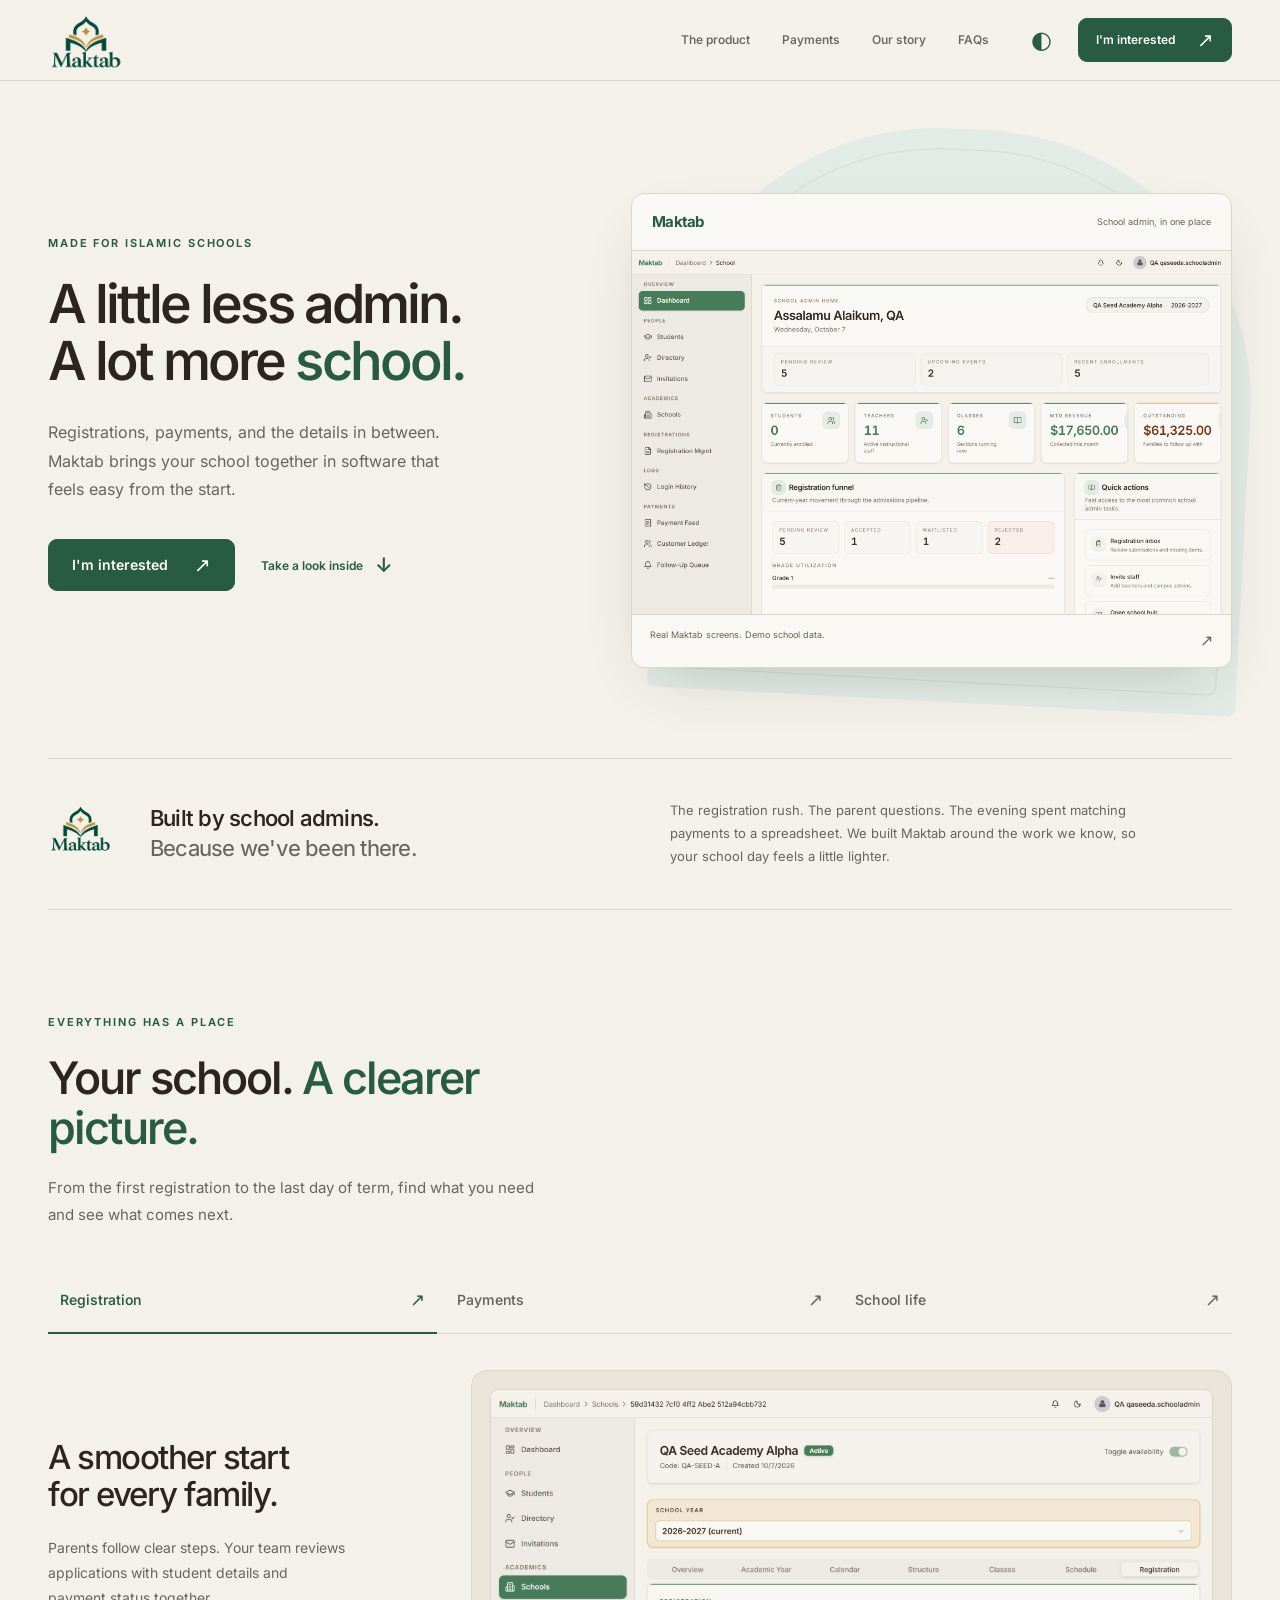
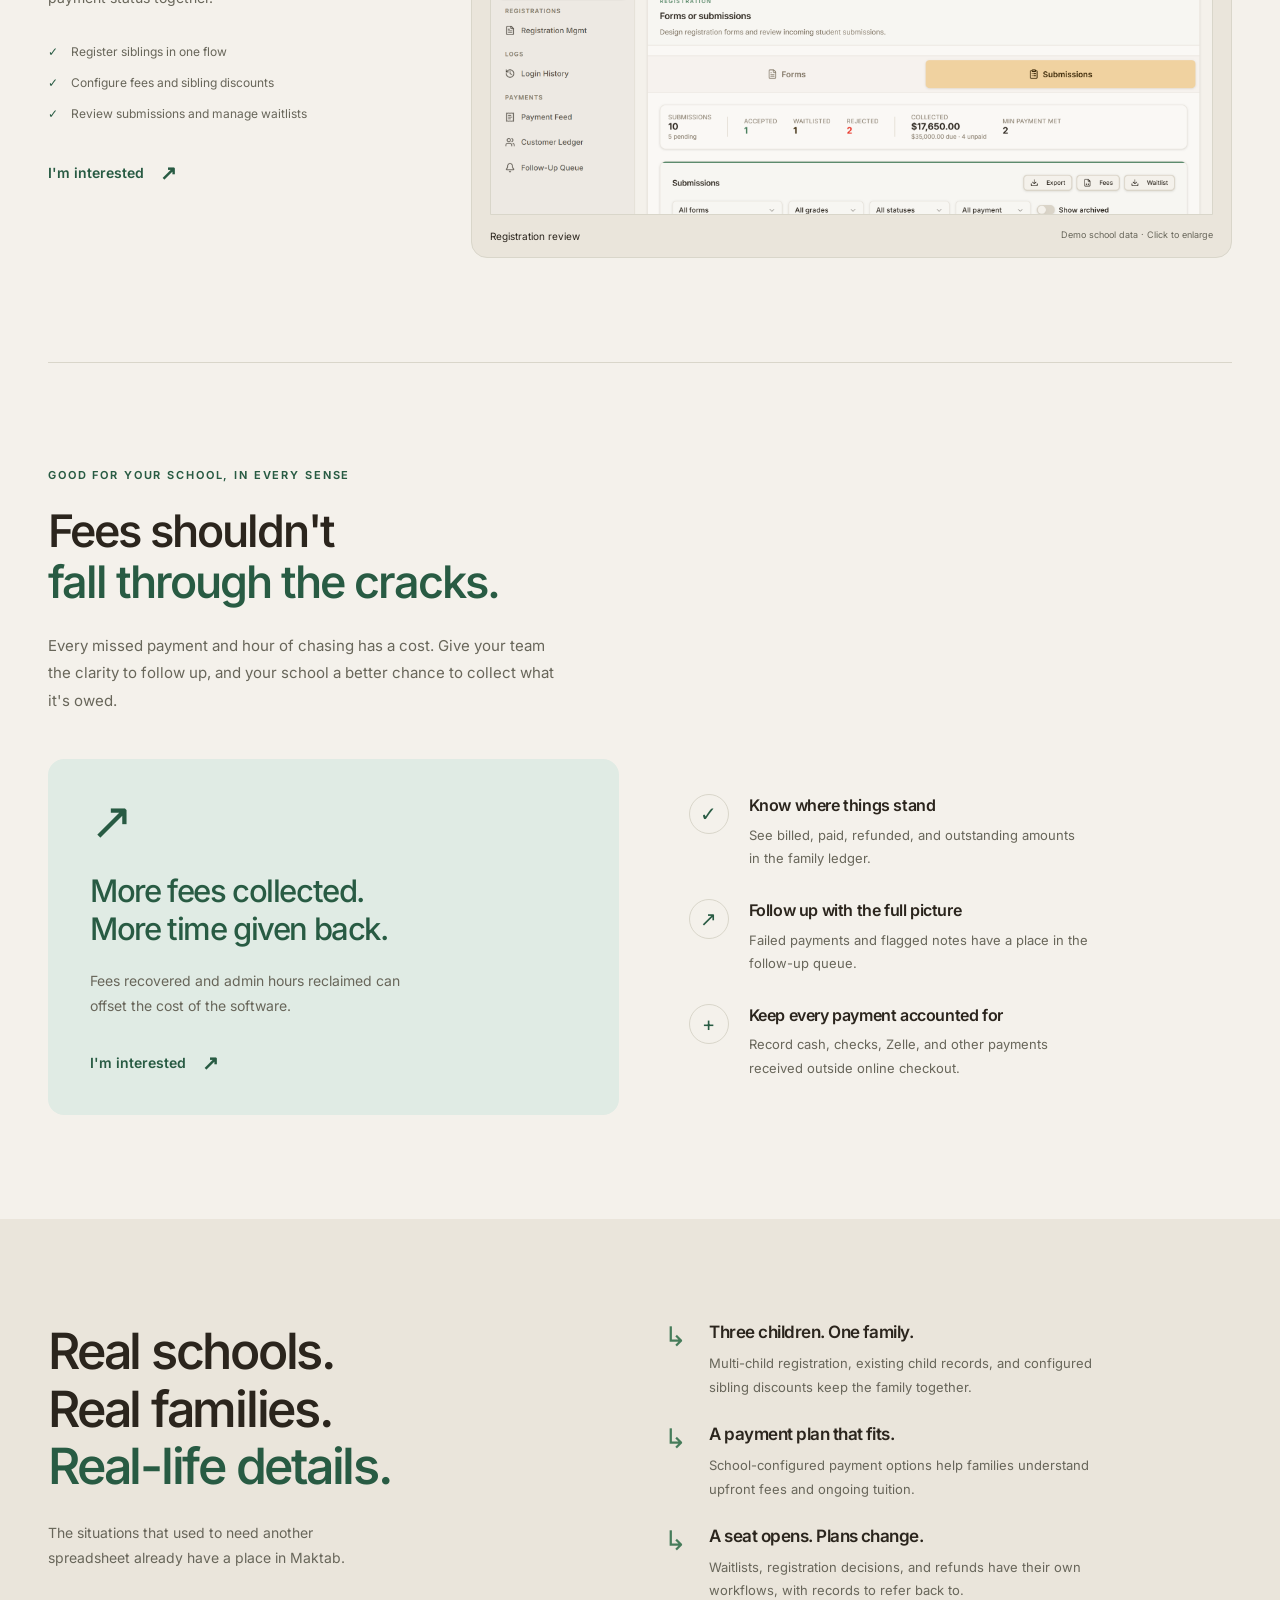
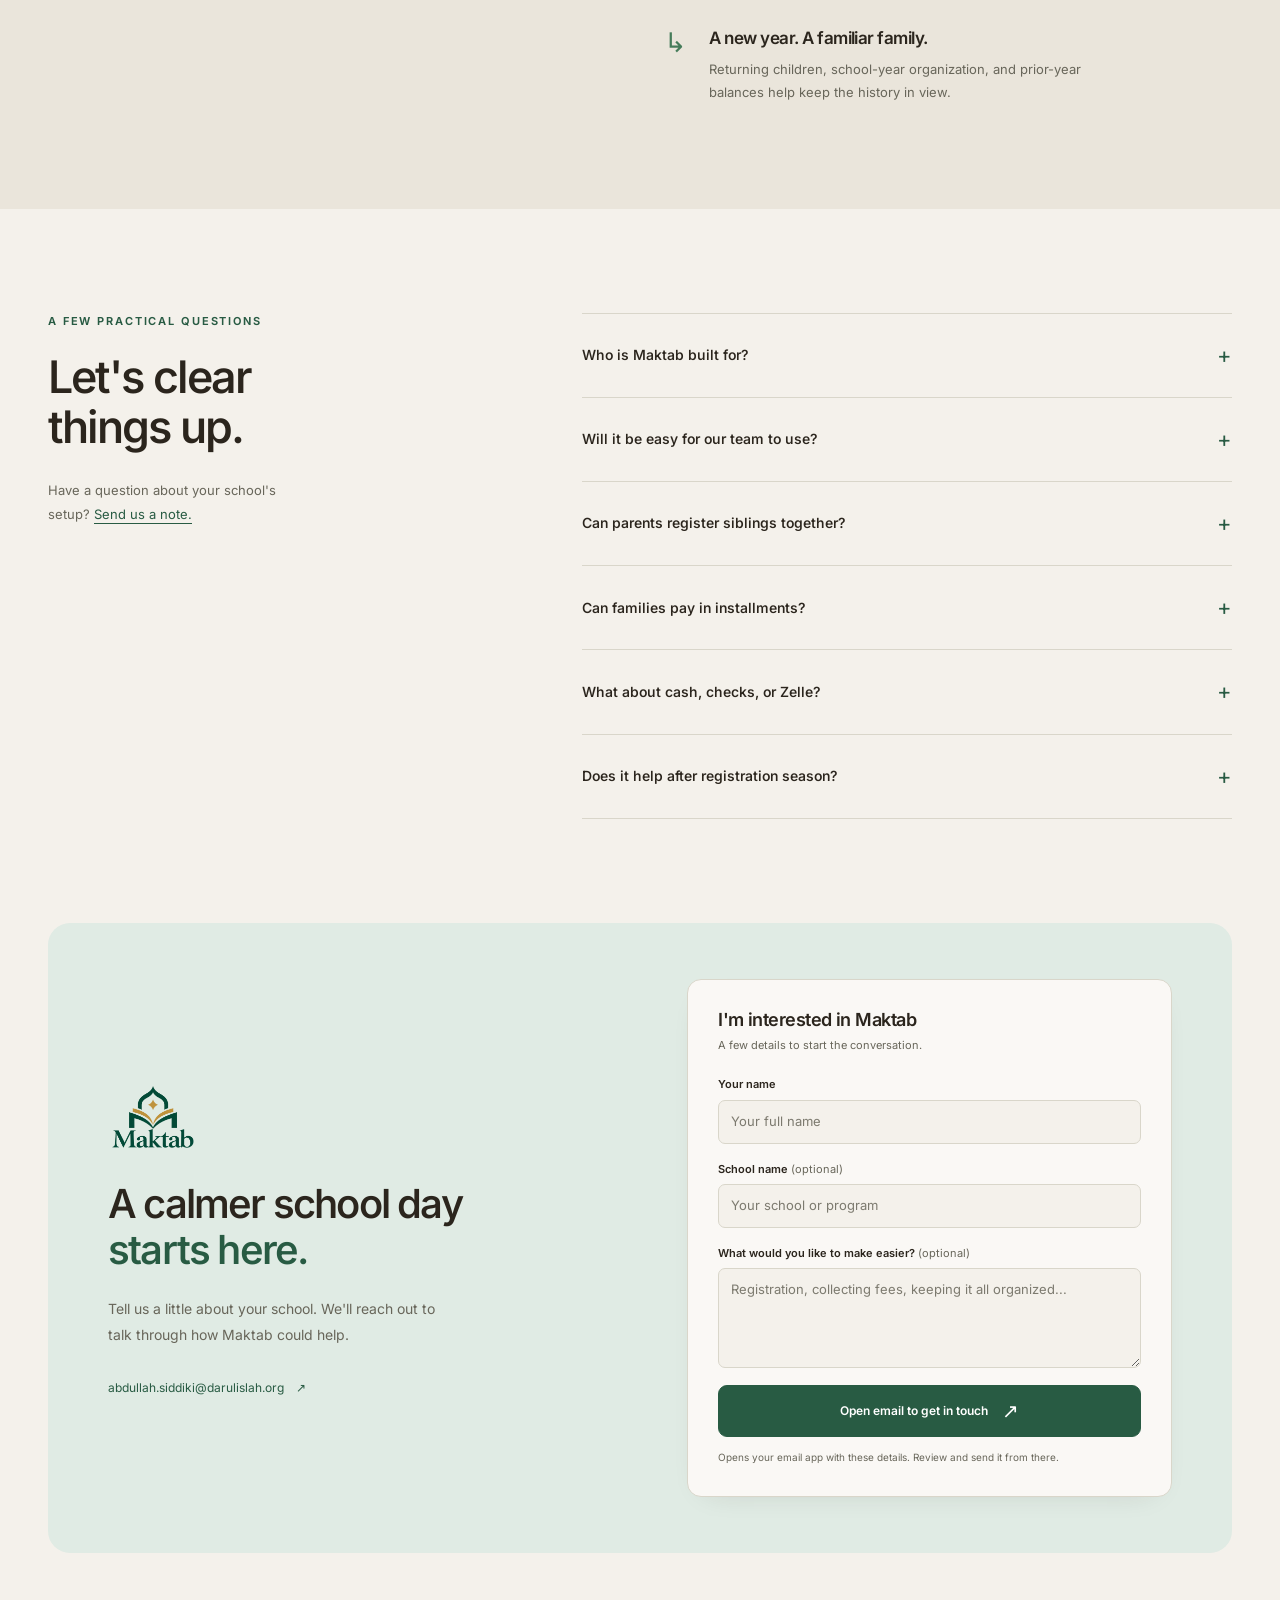
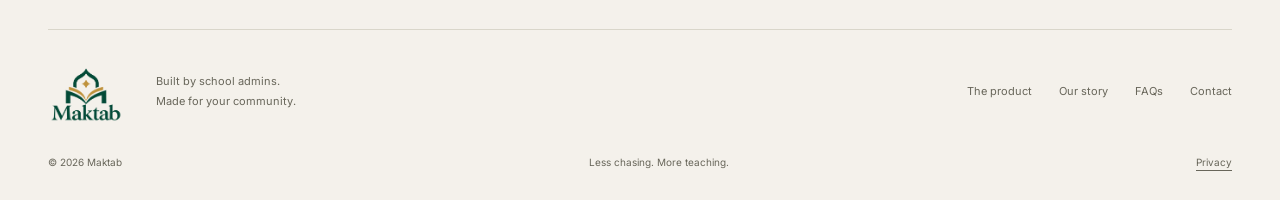
==== public/index.html @ 501dcd52 "Build standalone Maktab marketing website" ====
<!doctype html>
<html lang="en">
<head>
  <meta charset="utf-8">
  <meta name="viewport" content="width=device-width,initial-scale=1">
  <meta name="theme-color" content="#f4f1eb">
  <title>Maktab | A little less admin. A lot more school.</title>
  <meta name="description" content="Easy-to-use Islamic school software, built by school admins. Bring registrations, tuition, family records, and everyday school work together with Maktab.">
  <meta property="og:title" content="Maktab | A little less admin. A lot more school.">
  <meta property="og:description" content="Registration, payments, and the details in between. Islamic school software built by school admins, for school admins.">
  <meta property="og:type" content="website">
  <meta property="og:image" content="/assets/social.png">
  <meta name="twitter:card" content="summary_large_image">
  <link rel="icon" type="image/png" href="/assets/maktab-logo.png">
  <link rel="preload" href="/assets/inter-latin.woff2" as="font" type="font/woff2" crossorigin>
  <link rel="stylesheet" href="/styles.css">
  <script src="/site.js" defer></script>
</head>
<body>
<a class="skip-link" href="#main">Skip to content</a>
<header class="site-header">
  <div class="nav-wrap container">
    <a class="brand" href="#home" aria-label="Maktab home"><img src="/assets/maktab-logo.png" width="90" height="74" alt="Maktab"></a>
    <nav id="main-nav" aria-label="Main navigation">
      <a href="#how-it-works">The product</a><a href="#payments">Payments</a><a href="#our-story">Our story</a><a href="#faq">FAQs</a>
    </nav>
    <div class="nav-actions"><button class="theme-toggle" type="button" aria-label="Switch color theme" title="Switch color theme"><span aria-hidden="true">◐</span></button><a class="button button-small" href="#contact">I'm interested <span aria-hidden="true">↗</span></a><button class="menu-toggle" aria-controls="main-nav" aria-expanded="false" aria-label="Open navigation"><span></span><span></span></button></div>
  </div>
</header>
<main id="main">
  <section class="hero container" id="home" aria-labelledby="hero-heading">
    <div class="hero-copy">
      <p class="eyebrow">Made for Islamic schools</p>
      <h1 id="hero-heading">A little less admin.<br>A lot more <span>school.</span></h1>
      <p class="hero-description">Registrations, payments, and the details in between. Maktab brings your school together in software that feels easy from the start.</p>
      <div class="hero-actions"><a class="button" href="#contact">I'm interested <span aria-hidden="true">↗</span></a><a class="text-link" href="#how-it-works">Take a look inside <span aria-hidden="true">↓</span></a></div>
    </div>
    <div class="hero-visual">
      <div class="hero-arch" aria-hidden="true"></div>
      <figure class="hero-product">
        <div class="image-heading"><span class="image-brand">Maktab</span><span>School admin, in one place</span></div>
        <button class="image-zoom hero-screen" data-image="/assets/dashboard.png" data-caption="Maktab's school administrator dashboard. Synthetic demo school data." aria-label="Enlarge school administrator dashboard"><img src="/assets/dashboard.png" alt="The Maktab school dashboard with registration review, payment balances, and quick actions" width="2160" height="1560" fetchpriority="high"></button>
        <figcaption>Real Maktab screens. Demo school data.<span aria-hidden="true">↗</span></figcaption>
      </figure>
    </div>
  </section>

  <section class="origin container" id="our-story" aria-labelledby="origin-heading">
    <div class="origin-mark" aria-hidden="true"><img src="/assets/maktab-logo.png" alt="" width="120" height="100" loading="lazy"></div>
    <h2 id="origin-heading">Built by school admins.<br><span>Because we've been there.</span></h2>
    <p>The registration rush. The parent questions. The evening spent matching payments to a spreadsheet. We built Maktab around the work we know, so your school day feels a little lighter.</p>
  </section>

  <section class="product-section section-space" id="how-it-works" aria-labelledby="product-heading">
    <div class="container">
      <div class="section-intro"><p class="eyebrow">Everything has a place</p><h2 id="product-heading">Your school. <span>A clearer picture.</span></h2><p>From the first registration to the last day of term, find what you need and see what comes next.</p></div>
      <div class="product-tabs" role="tablist" aria-label="Explore Maktab">
        <button id="tab-registration" role="tab" aria-selected="true" aria-controls="panel-registration" data-tab="registration">Registration <span aria-hidden="true">↗</span></button>
        <button id="tab-payments" role="tab" aria-selected="false" aria-controls="panel-payments" tabindex="-1" data-tab="payments">Payments <span aria-hidden="true">↗</span></button>
        <button id="tab-school" role="tab" aria-selected="false" aria-controls="panel-school" tabindex="-1" data-tab="school">School life <span aria-hidden="true">↗</span></button>
      </div>
      <div class="product-panel" id="panel-registration" role="tabpanel" aria-labelledby="tab-registration">
        <div class="product-copy"><h3>A smoother start<br>for every family.</h3><p>Parents follow clear steps. Your team reviews applications with student details and payment status together.</p><ul class="check-list"><li>Register siblings in one flow</li><li>Configure fees and sibling discounts</li><li>Review submissions and manage waitlists</li></ul><a class="text-link" href="#contact">I'm interested <span aria-hidden="true">↗</span></a></div>
        <figure class="product-shot"><button class="image-zoom" data-image="/assets/registrations.png" data-caption="Registration submissions with admission and payment status. Synthetic demo school data." aria-label="Enlarge registration screenshot"><img src="/assets/registrations.png" alt="Maktab registration submissions and payment statuses" width="2160" height="1560" loading="lazy"></button><figcaption>Registration review <span>Demo school data · Click to enlarge</span></figcaption></figure>
      </div>
      <div class="product-panel" id="panel-payments" role="tabpanel" aria-labelledby="tab-payments" hidden>
        <div class="product-copy"><h3>Less searching.<br>More certainty.</h3><p>See payment activity, outstanding balances, and the family behind each transaction, without reconciling separate lists.</p><ul class="check-list"><li>Full payments and configured tuition plans</li><li>Online and manually recorded payments</li><li>Search, filter, and export payment activity</li></ul><a class="text-link" href="#payments">Explore the payment workflow <span aria-hidden="true">↓</span></a></div>
        <figure class="product-shot"><button class="image-zoom" data-image="/assets/payments.png" data-caption="Maktab payment feed, filters, and transaction history. Synthetic demo school data." aria-label="Enlarge payments screenshot"><img src="/assets/payments.png" alt="Maktab payment feed with transactions, balances, and filters" width="2160" height="1560" loading="lazy"></button><figcaption>Payment activity <span>Demo school data · Click to enlarge</span></figcaption></figure>
      </div>
      <div class="product-panel" id="panel-school" role="tabpanel" aria-labelledby="tab-school" hidden>
        <div class="product-copy"><h3>Ready for the<br>rest of the year.</h3><p>Registration is the beginning. Keep your student records, classes, and everyday school work connected as the year unfolds.</p><ul class="check-list"><li>Classes, schedules, and attendance</li><li>Gradebooks and report cards</li><li>Dedicated admin, teacher, and parent views</li></ul><a class="text-link" href="#contact">I'm interested <span aria-hidden="true">↗</span></a></div>
        <figure class="product-shot"><button class="image-zoom" data-image="/assets/classes.png" data-caption="School classes organized within Maktab's school hub. Synthetic demo school data." aria-label="Enlarge school classes screenshot"><img src="/assets/classes.png" alt="Classes organized by grade in the Maktab school hub" width="2160" height="1560" loading="lazy"></button><figcaption>Everyday school management <span>Demo school data · Click to enlarge</span></figcaption></figure>
      </div>
    </div>
  </section>

  <section class="payments-section section-space container" id="payments" aria-labelledby="payments-heading">
    <div class="payments-heading"><p class="eyebrow">Good for your school, in every sense</p><h2 id="payments-heading">Fees shouldn't<br><span>fall through the cracks.</span></h2><p>Every missed payment and hour of chasing has a cost. Give your team the clarity to follow up, and your school a better chance to collect what it's owed.</p></div>
    <div class="value-grid">
      <article class="value-primary"><div class="value-symbol" aria-hidden="true">↗</div><h3>More fees collected.<br>More time given back.</h3><p>Fees recovered and admin hours reclaimed can offset the cost of the software.</p><a class="text-link" href="#contact">I'm interested <span aria-hidden="true">↗</span></a></article>
      <div class="value-details"><article><span class="detail-icon" aria-hidden="true">✓</span><div><h3>Know where things stand</h3><p>See billed, paid, refunded, and outstanding amounts in the family ledger.</p></div></article><article><span class="detail-icon" aria-hidden="true">↗</span><div><h3>Follow up with the full picture</h3><p>Failed payments and flagged notes have a place in the follow-up queue.</p></div></article><article><span class="detail-icon" aria-hidden="true">+</span><div><h3>Keep every payment accounted for</h3><p>Record cash, checks, Zelle, and other payments received outside online checkout.</p></div></article></div>
    </div>
  </section>

  <section class="details-section section-space" aria-labelledby="details-heading"><div class="container details-layout">
    <div class="details-heading"><h2 id="details-heading">Real schools.<br>Real families.<br><span>Real-life details.</span></h2><p>The situations that used to need another spreadsheet already have a place in Maktab.</p></div>
    <div class="detail-rows"><article><span aria-hidden="true">↳</span><div><h3>Three children. One family.</h3><p>Multi-child registration, existing child records, and configured sibling discounts keep the family together.</p></div></article><article><span aria-hidden="true">↳</span><div><h3>A payment plan that fits.</h3><p>School-configured payment options help families understand upfront fees and ongoing tuition.</p></div></article><article><span aria-hidden="true">↳</span><div><h3>A seat opens. Plans change.</h3><p>Waitlists, registration decisions, and refunds have their own workflows, with records to refer back to.</p></div></article><article><span aria-hidden="true">↳</span><div><h3>A new year. A familiar family.</h3><p>Returning children, school-year organization, and prior-year balances help keep the history in view.</p></div></article></div>
  </div></section>

  <section class="faq-section section-space container" id="faq" aria-labelledby="faq-heading">
    <div class="faq-intro"><p class="eyebrow">A few practical questions</p><h2 id="faq-heading">Let's clear<br>things up.</h2><p>Have a question about your school's setup? <a href="mailto:abdullah.siddiki@darulislah.org">Send us a note.</a></p></div>
    <div class="faq-list">
      <details><summary>Who is Maktab built for?<span aria-hidden="true">+</span></summary><p>Maktab is built for Islamic school administrators and the teams who support them, including weekend and supplementary schools. Tell us about your program and we'll talk through how it fits.</p></details>
      <details><summary>Will it be easy for our team to use?<span aria-hidden="true">+</span></summary><p>We designed Maktab around the tasks school admins do every day: reviewing registrations, finding family records, and checking payments. Clear steps, visible statuses, and focused pages help staff find what they need.</p></details>
      <details><summary>Can parents register siblings together?<span aria-hidden="true">+</span></summary><p>Yes. Parents can register multiple children in the same flow. Your school can configure sibling discounts, and families can review the fee breakdown before submitting.</p></details>
      <details><summary>Can families pay in installments?<span aria-hidden="true">+</span></summary><p>Maktab supports school-configured tuition plans alongside other payment options. Available choices depend on the registration form and fee settings. Parents can view their plan and payment history.</p></details>
      <details><summary>What about cash, checks, or Zelle?<span aria-hidden="true">+</span></summary><p>Your staff can record payments received outside the online checkout against the family record. This is manual recording, rather than an automatic Zelle or bank integration.</p></details>
      <details><summary>Does it help after registration season?<span aria-hidden="true">+</span></summary><p>Yes. Maktab also brings together student records, classes, schedules, attendance, gradebooks, and report cards, with views for administrators, teachers, and parents.</p></details>
    </div>
  </section>

  <section class="contact-section container" id="contact" aria-labelledby="contact-heading">
    <div class="contact-inner"><div class="contact-copy"><img class="contact-logo" src="/assets/maktab-logo.png" alt="" width="120" height="100" loading="lazy"><h2 id="contact-heading">A calmer school day<br><span>starts here.</span></h2><p>Tell us a little about your school. We'll reach out to talk through how Maktab could help.</p><a class="contact-address" href="mailto:abdullah.siddiki@darulislah.org">abdullah.siddiki@darulislah.org <span aria-hidden="true">↗</span></a></div>
    <form id="interest-form" class="interest-form"><div class="form-heading"><h3>I'm interested in Maktab</h3><p>A few details to start the conversation.</p></div><label for="name">Your name</label><input id="name" name="name" autocomplete="name" maxlength="100" required placeholder="Your full name"><label for="school">School name <span>(optional)</span></label><input id="school" name="school" autocomplete="organization" maxlength="160" placeholder="Your school or program"><label for="message">What would you like to make easier? <span>(optional)</span></label><textarea id="message" name="message" rows="3" maxlength="1500" placeholder="Registration, collecting fees, keeping it all organized..."></textarea><button class="button" type="submit">Open email to get in touch <span aria-hidden="true">↗</span></button><p class="form-note">Opens your email app with these details. Review and send it from there.</p><p id="form-status" class="form-status" role="status"></p><noscript><p>Email us directly at <a href="mailto:abdullah.siddiki@darulislah.org">abdullah.siddiki@darulislah.org</a>.</p></noscript></form></div>
  </section>
</main>
<footer class="container site-footer"><div class="footer-top"><a class="brand" href="#home" aria-label="Maktab home"><img src="/assets/maktab-logo.png" width="90" height="74" alt="Maktab"></a><p>Built by school admins.<br>Made for your community.</p><nav aria-label="Footer navigation"><a href="#how-it-works">The product</a><a href="#our-story">Our story</a><a href="#faq">FAQs</a><a href="mailto:abdullah.siddiki@darulislah.org">Contact</a></nav></div><div class="footer-bottom"><p>© <span id="year">2026</span> Maktab</p><p>Less chasing. More teaching.</p><button class="privacy-link" data-open-privacy type="button">Privacy</button></div></footer>

<dialog id="image-dialog" class="image-dialog" aria-label="Product screenshot"><button class="dialog-close" type="button" aria-label="Close screenshot">×</button><img id="dialog-image" src="/assets/dashboard.png" alt=""><p id="dialog-caption"></p></dialog>
<dialog id="privacy-dialog" class="privacy-dialog" aria-labelledby="privacy-heading"><button class="dialog-close" type="button" aria-label="Close privacy notice">×</button><h2 id="privacy-heading">A simple privacy note</h2><p>This landing page does not use analytics or advertising cookies. Your color-theme preference is stored in your browser.</p><p>The interest form prepares an email on your device. It does not send or store your form details on this website. Your email is sent only when you send it through your email provider. We use information you email us to respond to your inquiry.</p><p>Render hosts this website and may process technical request information to deliver it. For questions about your inquiry, contact <a href="mailto:abdullah.siddiki@darulislah.org">abdullah.siddiki@darulislah.org</a>.</p></dialog>
</body>
</html>
---- styles.css ----
@font-face{font-family:Inter;src:url('/assets/inter-latin.woff2') format('woff2');font-style:normal;font-weight:100 900;font-display:swap}
:root{color-scheme:light;--bg:#f4f1eb;--surface:#faf8f5;--ink:#2b251d;--muted:#68665a;--green:#285b43;--green-bright:#467c5a;--sage:#e0ebe4;--sand:#eae5db;--line:#d9d6ca;--gold:#c89836;--button-text:#fff;--shadow:0 24px 60px -24px #2b251d3b;--font:Inter,Arial,sans-serif}
*{box-sizing:border-box}html{scroll-behavior:smooth;scroll-padding-top:100px}body{margin:0;background:var(--bg);color:var(--ink);font-family:var(--font);font-size:16px;line-height:1.6;-webkit-font-smoothing:antialiased}button,input,textarea{font:inherit}button,a,input,textarea{-webkit-tap-highlight-color:transparent}button,a{touch-action:manipulation}button{cursor:pointer}a{color:inherit;text-decoration:none}button{color:inherit}img{display:block;max-width:100%;height:auto}h1,h2,h3,p,figure{margin:0}h1,h2,h3{line-height:1.12;letter-spacing:-.045em}h1,h2{font-weight:550}h2{font-size:clamp(32px,3.5vw,48px)}h3{font-weight:600}p{color:var(--muted)}button:focus-visible,a:focus-visible,summary:focus-visible{outline:3px solid var(--gold);outline-offset:5px}input:focus-visible,textarea:focus-visible{outline:2px solid var(--green-bright);outline-offset:2px}[hidden]{display:none!important}.container{width:min(1280px,calc(100% - 96px));margin-inline:auto}.section-space{padding-block:104px}.eyebrow{font-size:11px;text-transform:uppercase;letter-spacing:.17em;font-weight:650;color:var(--green);margin-bottom:22px}.button{display:inline-flex;align-items:center;justify-content:center;gap:26px;background:var(--green);color:var(--button-text);border:1px solid var(--green);border-radius:9px;padding:15px 23px;font-size:14px;font-weight:600;line-height:1.3;min-height:52px;white-space:nowrap;transition:background .2s,transform .2s}.button:hover{background:var(--green-bright);transform:translateY(-2px)}.button span{font-size:20px;font-weight:400;line-height:1}.button-small{min-height:44px;padding:11px 17px;font-size:12px;gap:22px}.text-link{font-size:14px;font-weight:600;display:inline-flex;align-items:center;gap:16px;color:var(--green)}.text-link:hover{text-decoration:underline;text-underline-offset:5px}.text-link span{font-size:20px}.skip-link{position:fixed;z-index:100;left:12px;top:-80px;background:var(--green);color:#fff;padding:10px 16px}.skip-link:focus{top:12px}.site-header{position:sticky;top:0;z-index:20;background:var(--bg);border-bottom:1px solid var(--line)}.nav-wrap{height:80px;display:flex;align-items:center;justify-content:space-between;gap:30px}.brand{flex:none;display:block}.brand img{width:76px;height:64px;object-fit:contain}.site-header nav{display:flex;align-items:center;gap:32px;margin-left:auto}.site-header nav a{font-size:12px;font-weight:550;color:var(--muted)}.site-header nav a:hover{color:var(--green)}.nav-actions{display:flex;align-items:center;gap:15px}.theme-toggle{background:none;border:0;font-size:24px;width:44px;height:44px;color:var(--green)}.menu-toggle{display:none}.hero{display:grid;grid-template-columns:1.05fr 1.2fr;gap:48px;align-items:center;min-height:660px;padding-block:78px 90px}.hero-copy{position:relative;z-index:1}.hero h1{font-size:clamp(43px,4.2vw,62px);line-height:1.07;letter-spacing:-.055em;white-space:nowrap}.hero h1 span{color:var(--green)}.hero-description{max-width:430px;font-size:16px;line-height:1.8;margin-top:28px}.hero-actions{display:flex;align-items:center;gap:26px;margin-top:35px}.hero-actions .text-link{font-size:12px;gap:12px}.hero-visual{position:relative;min-width:0;padding:34px 0 0 5px}.hero-arch{position:absolute;background:var(--sage);inset:-30px -18px -34px 35px;border-radius:47% 47% 8px 8px;transform:rotate(3deg);opacity:.85}.hero-arch:after{content:'';position:absolute;inset:20px;border:1px solid var(--green-bright);opacity:.15;border-radius:inherit}.hero-product{position:relative;background:var(--surface);border:1px solid var(--line);border-radius:13px;overflow:hidden;box-shadow:var(--shadow)}.image-heading{display:flex;align-items:center;justify-content:space-between;padding:16px 20px;border-bottom:1px solid var(--line);font-size:9px;color:var(--muted)}.image-brand{font-size:15px;font-weight:700;color:var(--green);letter-spacing:-.05em}.image-zoom{background:transparent;border:0;padding:0;display:block;width:100%;text-align:left;overflow:hidden;cursor:zoom-in}.hero-screen{aspect-ratio:1.3;position:relative}.hero-screen img{width:100%;height:100%;object-fit:cover;object-position:top left}.hero-product figcaption{display:flex;justify-content:space-between;padding:13px 18px;font-size:9px;color:var(--muted);border-top:1px solid var(--line)}.hero-product figcaption span{font-size:16px}.origin{display:grid;grid-template-columns:70px 1fr 1.15fr;align-items:center;gap:32px;border-top:1px solid var(--line);border-bottom:1px solid var(--line);padding-block:40px}.origin-mark{height:65px;width:65px;overflow:hidden}.origin-mark img{width:65px;max-width:none}.origin h2{font-size:22px;line-height:1.35;letter-spacing:-.035em}.origin h2 span{color:var(--muted);font-weight:450}.origin p{font-size:13px;max-width:480px;line-height:1.8}.section-intro{max-width:590px;margin-bottom:40px}.section-intro h2 span{color:var(--green)}.section-intro>p:last-child{font-size:15px;max-width:490px;margin-top:20px;line-height:1.8}.product-tabs{display:grid;grid-template-columns:repeat(3,1fr);border-bottom:1px solid var(--line);gap:8px;margin-bottom:36px}.product-tabs button{padding:18px 12px;background:transparent;border:0;border-bottom:2px solid transparent;margin-bottom:-1px;display:flex;align-items:center;gap:12px;color:var(--muted);font-size:14px;font-weight:550;text-align:left}.product-tabs button>span:last-child{margin-left:auto;font-size:18px}.product-tabs button[aria-selected=true]{border-color:var(--green);color:var(--green)}.tab-number{font-size:10px;opacity:.65;font-variant-numeric:tabular-nums}.product-panel{display:grid;grid-template-columns:.8fr 1.65fr;gap:54px;align-items:center;min-height:400px}.product-copy h3{font-size:33px;font-weight:500}.product-copy>p{font-size:14px;line-height:1.8;margin-top:22px;max-width:300px}.check-list{list-style:none;padding:0;margin:25px 0 28px;font-size:12px;color:var(--muted)}.check-list li{padding-block:6px;padding-left:23px;position:relative}.check-list li:before{content:'✓';position:absolute;left:0;color:var(--green)}.product-shot{min-width:0;background:var(--sand);border-radius:16px;padding:18px 18px 0;border:1px solid var(--line)}.product-shot .image-zoom{border-radius:9px 9px 0 0;border:1px solid var(--line);aspect-ratio:1.7}.product-shot img{width:100%;height:100%;object-fit:cover;object-position:top}.product-shot figcaption{display:flex;justify-content:space-between;gap:10px;padding-block:13px;font-size:10px;color:var(--ink)}.product-shot figcaption span{color:var(--muted);font-size:9px}.payments-section{border-top:1px solid var(--line)}.payments-heading{max-width:650px}.payments-heading h2 span{color:var(--green)}.payments-heading>p:last-child{max-width:520px;margin-top:25px;font-size:15px;line-height:1.85}.value-grid{display:grid;grid-template-columns:1.05fr 1fr;gap:70px;margin-top:44px;align-items:center}.value-primary{padding:36px 42px;background:var(--sage);border-radius:16px;position:relative;overflow:hidden}.value-symbol{color:var(--green);font-size:52px;line-height:1;margin-bottom:25px}.value-primary h3{font-size:31px;font-weight:500;line-height:1.22;color:var(--green)}.value-primary p{font-size:14px;line-height:1.85;max-width:330px;margin-top:20px}.value-primary .text-link{margin-top:28px}.value-details{display:grid;gap:28px}.value-details article{display:flex;gap:20px}.detail-icon{flex:none;width:40px;height:40px;border:1px solid var(--line);border-radius:50%;display:grid;place-items:center;color:var(--green);font-size:20px}.value-details h3{font-size:16px;letter-spacing:-.025em;margin:3px 0 9px}.value-details p{font-size:13px;line-height:1.8;max-width:340px}.details-section{background:var(--sand)}.details-layout{display:grid;grid-template-columns:1fr 1.1fr;gap:100px}.details-heading h2{font-size:clamp(34px,3.9vw,54px);line-height:1.15}.details-heading h2 span{color:var(--green)}.details-heading p{max-width:320px;font-size:14px;margin-top:24px;line-height:1.85}.detail-rows{display:grid;gap:26px}.detail-rows article{display:flex;gap:22px}.detail-rows article>span{color:var(--green-bright);font-size:27px;line-height:1}.detail-rows h3{font-size:17px;letter-spacing:-.03em;margin-bottom:10px}.detail-rows p{font-size:13px;line-height:1.8;max-width:400px}.faq-section{display:grid;grid-template-columns:.8fr 1.2fr;gap:100px}.faq-intro p:last-child{max-width:260px;margin-top:25px;font-size:13px;line-height:1.85}.faq-intro p a{text-decoration:underline;text-underline-offset:4px;color:var(--green)}.faq-list details{border-bottom:1px solid var(--line)}.faq-list details:first-child{border-top:1px solid var(--line)}summary{list-style:none;cursor:pointer;padding:24px 0;display:flex;justify-content:space-between;align-items:center;gap:20px;font-size:14px;font-weight:550;line-height:1.6}summary::-webkit-details-marker{display:none}summary span{font-size:22px;font-weight:400;color:var(--green);transition:transform .2s}details[open] summary span{transform:rotate(45deg)}details p{padding:0 25px 24px 0;font-size:13px;line-height:1.85}.contact-section{padding-bottom:76px}.contact-inner{background:var(--sage);border-radius:22px;display:grid;grid-template-columns:1.05fr 1fr;gap:70px;padding:56px 60px;align-items:center}.contact-logo{width:90px;height:76px;object-fit:contain;margin-bottom:28px}.contact-copy h2{font-size:40px;line-height:1.17}.contact-copy h2 span{color:var(--green)}.contact-copy>p{font-size:14px;margin-top:22px;max-width:340px;line-height:1.85}.contact-address{display:inline-flex;gap:12px;font-size:12px;color:var(--green);margin-top:30px;overflow-wrap:anywhere}.interest-form{background:var(--surface);border:1px solid var(--line);border-radius:14px;padding:30px;box-shadow:0 10px 30px -20px #2b251d33}.form-heading h3{font-size:18px;letter-spacing:-.03em}.form-heading p{font-size:11px;margin-top:7px;margin-bottom:22px}.interest-form label{display:block;font-size:11px;font-weight:600;margin-bottom:6px}.interest-form label span{font-weight:400;color:var(--muted)}input,textarea{display:block;width:100%;background:var(--bg);color:var(--ink);border:1px solid var(--line);border-radius:7px;padding:11px 12px;font-size:13px;line-height:1.5;margin-bottom:17px}input::placeholder,textarea::placeholder{color:var(--muted);opacity:.85}textarea{resize:vertical;min-height:100px;max-height:250px}.interest-form .button{width:100%;font-size:12px;gap:14px;padding-inline:12px}.form-note{font-size:10px;line-height:1.7;margin-top:12px}.form-status{font-size:12px;color:var(--green);margin-top:10px}.form-status:empty{display:none}.footer-top{border-top:1px solid var(--line);padding-top:30px;display:flex;gap:32px;align-items:center}.footer-top>p{font-size:11px;line-height:1.8}.footer-top nav{margin-left:auto;display:flex;gap:27px;font-size:11px;color:var(--muted)}.footer-top a:hover{color:var(--green)}.footer-bottom{display:flex;justify-content:space-between;gap:20px;font-size:10px;color:var(--muted);padding-block:30px}.privacy-link{border:0;background:none;font-size:10px;padding:0;color:var(--muted);text-decoration:underline;text-underline-offset:4px}.image-dialog{padding:40px 20px 18px;width:min(1300px,94vw);max-height:94dvh;border:1px solid var(--line);border-radius:16px;background:var(--surface);color:var(--ink);overflow:auto}.image-dialog img{width:100%;height:auto}.image-dialog p{font-size:12px;margin-top:12px}.dialog-close{position:absolute;right:10px;top:4px;border:0;background:var(--surface);color:var(--ink);width:38px;height:36px;font-size:28px;line-height:1}.privacy-dialog{width:min(600px,90vw);background:var(--surface);color:var(--ink);border:1px solid var(--line);border-radius:15px;padding:46px 35px 32px}.privacy-dialog h2{font-size:26px;margin-bottom:22px}.privacy-dialog p{font-size:14px;margin-block:15px}.privacy-dialog a{color:var(--green);overflow-wrap:anywhere}dialog::backdrop{background:#14271fc4;backdrop-filter:blur(4px)}
html[data-theme=dark]{color-scheme:dark;--bg:#1a211c;--surface:#232c25;--ink:#f1efe7;--muted:#b5bbae;--green:#b0d0ad;--green-bright:#92b991;--sage:#2c3d31;--sand:#232e27;--line:#3b483b;--button-text:#17251b;--shadow:0 24px 60px -24px #0008}html[data-theme=dark] .brand img,html[data-theme=dark] .contact-logo,html[data-theme=dark] .origin-mark{background:#f4f1eb;border-radius:8px}html[data-theme=dark] .hero-product,html[data-theme=dark] .product-shot{--line:#4b5b49}html[data-theme=dark] .image-zoom{background:#f4f1eb}
.hero-screen{aspect-ratio:1.65}
@media(min-width:1550px){.hero{min-height:720px}.hero h1{font-size:65px}}
@media(max-width:1100px){.container{width:calc(100% - 64px)}.hero{gap:25px;min-height:600px}.hero h1{font-size:45px}.hero-description{font-size:14px;max-width:350px}.hero-actions{gap:18px}.hero-actions .button{padding:14px 17px;gap:20px}.hero-arch{inset:-24px -10px -24px 15px}.origin{grid-template-columns:55px 1fr 1.1fr;gap:20px}.origin h2{font-size:19px}.origin p{font-size:12px}.product-panel{gap:35px;grid-template-columns:.85fr 1.4fr}.product-copy h3{font-size:28px}.value-grid{gap:35px}.value-primary{padding:30px}.details-layout,.faq-section{gap:60px}.contact-inner{padding:40px;gap:40px}.contact-copy h2{font-size:34px}.site-header nav{gap:22px}.nav-wrap{gap:20px}.contact-address{font-size:11px}}
@media(max-width:850px){.site-header nav{gap:16px}.site-header nav a{font-size:11px}.nav-wrap{gap:12px}.nav-actions{gap:6px}.hero{grid-template-columns:1fr;gap:30px;padding-block:55px 70px}.hero-copy{max-width:630px}.hero h1{font-size:clamp(44px,7.7vw,65px)}.hero-description{max-width:440px;font-size:16px}.hero-visual{max-width:670px;padding:30px 15px 10px 0;width:100%;margin-top:20px}.hero-arch{inset:0 0 -12px 80px}.hero-screen{aspect-ratio:1.8}.hero-screen img{object-position:top}.origin{grid-template-columns:65px 1fr}.origin h2{font-size:24px}.origin p{grid-column:2;max-width:520px}.section-space{padding-block:76px}.product-panel{gap:30px;grid-template-columns:1fr}.product-copy{display:grid;grid-template-columns:1fr 1fr;column-gap:35px}.product-copy h3{font-size:30px}.product-copy>p{margin:0;max-width:none}.product-copy .check-list{grid-column:1;margin-block:20px 0}.product-copy .text-link{grid-column:2;grid-row:2;align-self:end;margin-bottom:5px}.value-grid{gap:28px}.value-primary h3{font-size:25px}.value-details p{font-size:12px}.value-details article{gap:12px}.detail-icon{width:32px;height:32px;font-size:17px}.value-details h3{font-size:14px}.details-layout{gap:40px}.details-heading h2{font-size:37px}.faq-section{grid-template-columns:1fr;gap:30px}.faq-intro h2 br{display:none}.faq-intro p:last-child{max-width:450px;margin-top:20px}.contact-inner{grid-template-columns:1fr 1fr;gap:25px;padding:30px}.contact-copy h2{font-size:30px}.interest-form{padding:22px}.footer-top{gap:20px}.footer-top nav{gap:15px}}
@media(max-width:650px){.container{width:calc(100% - 40px)}.nav-wrap{height:72px}.brand img{width:66px;height:57px}.nav-actions .button-small{font-size:11px;gap:12px;padding:10px 13px}.theme-toggle{font-size:21px;width:35px}.menu-toggle{display:flex;flex-direction:column;justify-content:center;gap:5px;width:40px;height:44px;border:0;background:none;padding:10px}.menu-toggle span{height:1.5px;background:var(--ink);width:20px;transition:transform .2s}.menu-toggle[aria-expanded=true] span:first-child{transform:translateY(3.25px) rotate(45deg)}.menu-toggle[aria-expanded=true] span:last-child{transform:translateY(-3.25px) rotate(-45deg)}.site-header nav{display:none;position:absolute;top:72px;left:0;right:0;flex-direction:column;align-items:stretch;padding:15px 20px;background:var(--bg);border-bottom:1px solid var(--line);box-shadow:0 12px 16px -16px #0008;gap:0}.site-header nav.is-open{display:flex}.site-header nav a{padding:13px 0;font-size:14px}.hero{padding-block:42px 55px;gap:22px}.eyebrow{font-size:10px;margin-bottom:19px}.hero h1{font-size:clamp(35px,8.3vw,52px);letter-spacing:-.055em}.hero-description{font-size:14px;line-height:1.8;margin-top:23px;max-width:340px}.hero-actions{margin-top:26px;gap:18px;flex-wrap:wrap}.hero-actions .button{font-size:13px;min-height:50px;padding:14px 20px}.hero-actions .text-link{font-size:11px}.hero-visual{margin-top:9px;padding:23px 5px 3px 0}.hero-arch{inset:0 -4px -13px 45px}.hero-screen{aspect-ratio:1.35}.image-heading{padding:12px 14px;font-size:8px}.hero-product figcaption{font-size:8px;padding:9px 12px}.origin{gap:18px;grid-template-columns:47px 1fr;padding-block:29px}.origin-mark{width:47px;height:47px}.origin-mark img{width:47px}.origin h2{font-size:20px}.origin p{font-size:12px;grid-column:1/-1;margin-top:0}.section-space{padding-block:61px}h2{font-size:34px}.section-intro{margin-bottom:25px}.section-intro h2 span{display:block}.section-intro>p:last-child{font-size:13px;line-height:1.8;margin-top:18px}.product-tabs{gap:0;margin-bottom:27px}.product-tabs button{padding:15px 7px;font-size:11px;gap:8px;min-height:48px}.product-tabs button>span:last-child{display:none}.tab-number{font-size:9px}.product-panel{gap:27px}.product-copy{display:block}.product-copy h3{font-size:29px}.product-copy h3 br{display:none}.product-copy>p{margin-top:17px;font-size:13px;max-width:350px}.product-copy .check-list{margin:20px 0;font-size:12px}.product-copy .text-link{font-size:12px}.product-shot{padding:10px 10px 0;border-radius:12px}.product-shot .image-zoom{aspect-ratio:1.32}.product-shot img{width:135%;max-width:none;object-fit:cover;object-position:top left}.product-shot figcaption{font-size:9px;padding-block:10px;flex-direction:column;gap:0}.product-shot figcaption span{font-size:8px}.payments-heading h2{font-size:34px}.payments-heading>p:last-child{font-size:13px;margin-top:20px}.value-grid{grid-template-columns:1fr;gap:32px;margin-top:29px}.value-primary{padding:29px}.value-symbol{font-size:40px;margin-bottom:20px}.value-primary h3{font-size:29px}.value-primary p{font-size:13px}.value-primary .text-link{font-size:13px;margin-top:22px}.value-details{gap:24px}.value-details article{gap:16px}.value-details h3{font-size:15px}.value-details p{font-size:12px;max-width:none}.detail-icon{width:36px;height:36px}.details-layout{grid-template-columns:1fr;gap:34px}.details-heading h2{font-size:39px}.details-heading>p{font-size:13px;max-width:310px;margin-top:19px}.detail-rows{gap:26px}.detail-rows article{gap:17px}.detail-rows h3{font-size:16px}.detail-rows p{font-size:12px}.faq-intro h2{font-size:36px}.faq-intro p:last-child{font-size:12px;max-width:310px}.faq-section{gap:26px}summary{font-size:13px;padding-block:20px}details p{font-size:12px;line-height:1.9}.contact-section{padding-bottom:45px}.contact-inner{padding:27px 21px;gap:29px;grid-template-columns:1fr;border-radius:16px}.contact-logo{width:75px;height:63px;margin-bottom:22px}.contact-copy h2{font-size:33px}.contact-copy>p{font-size:13px;max-width:290px;margin-top:18px}.contact-address{font-size:10px;margin-top:22px}.interest-form{padding:22px 18px}.form-heading h3{font-size:18px}.interest-form label{font-size:12px}input,textarea{font-size:16px;padding:11px}.form-note{font-size:11px}.interest-form .button{font-size:12px;gap:10px}.footer-top{flex-wrap:wrap;gap:20px;padding-top:22px}.footer-top>p{font-size:11px}.footer-top nav{margin-left:0;width:100%;justify-content:space-between;font-size:12px}.footer-bottom{font-size:9px;gap:10px;flex-wrap:wrap;padding-block:26px}.privacy-link{font-size:10px;min-height:24px}.image-dialog{padding:42px 10px 15px;border-radius:11px}.image-dialog img{width:1100px;max-width:none}.image-dialog p{max-width:80vw;font-size:11px}.privacy-dialog{padding:45px 25px 25px}.privacy-dialog p{font-size:13px}}
@media(prefers-reduced-motion:reduce){html{scroll-behavior:auto}*,*:before,*:after{transition:none!important;animation:none!important}.button:hover{transform:none}}
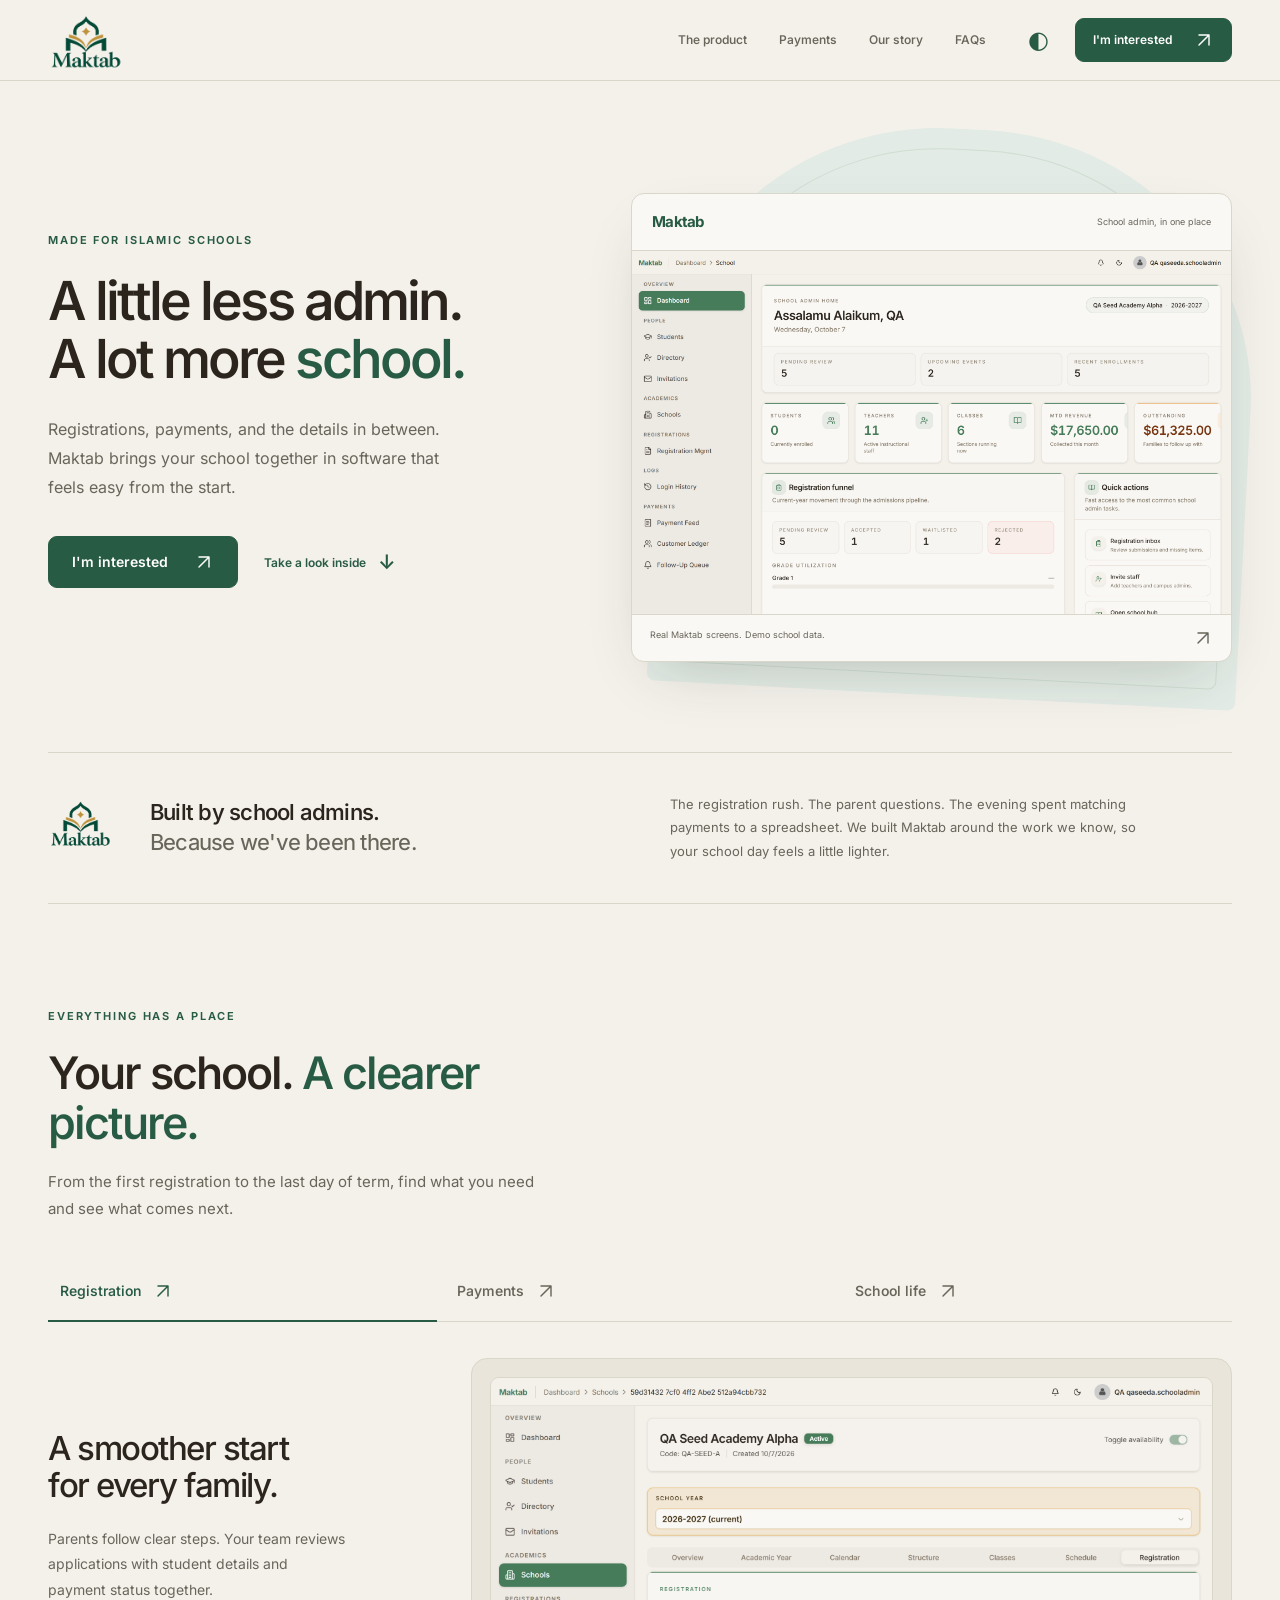
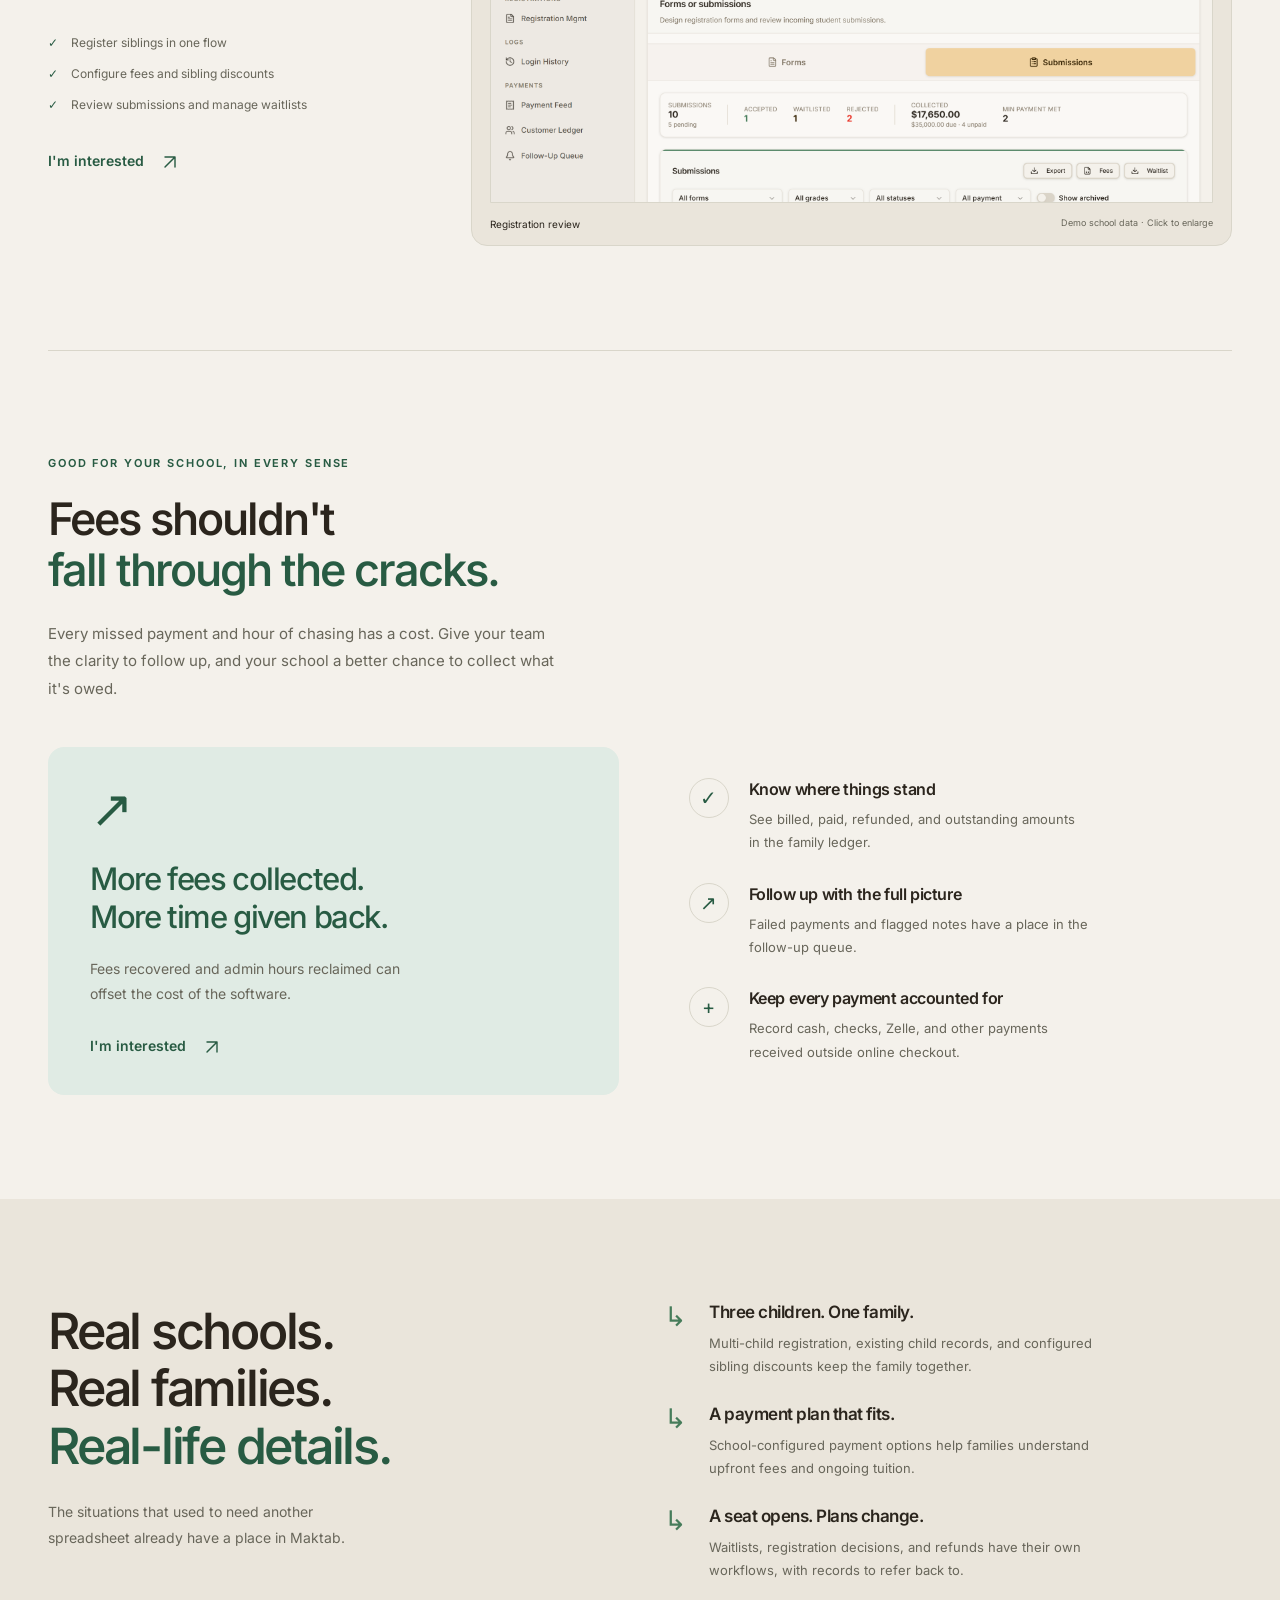
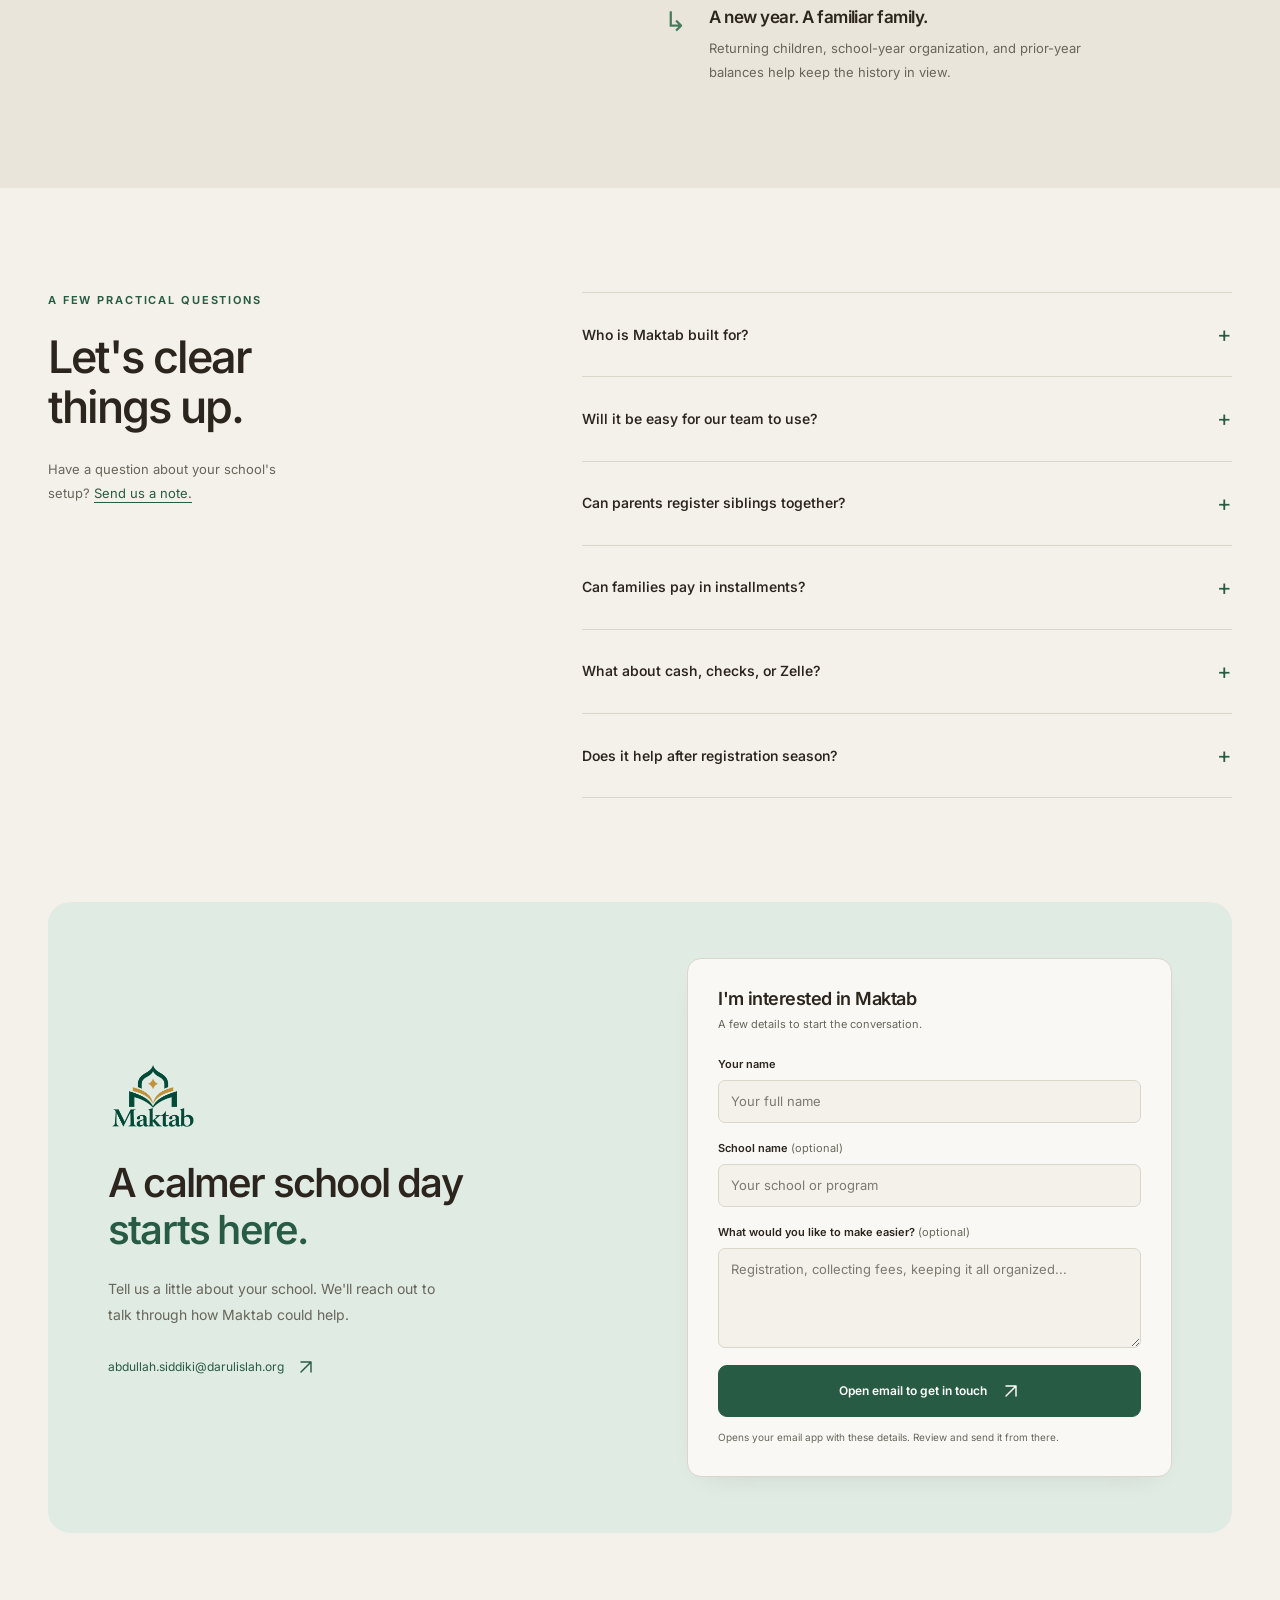
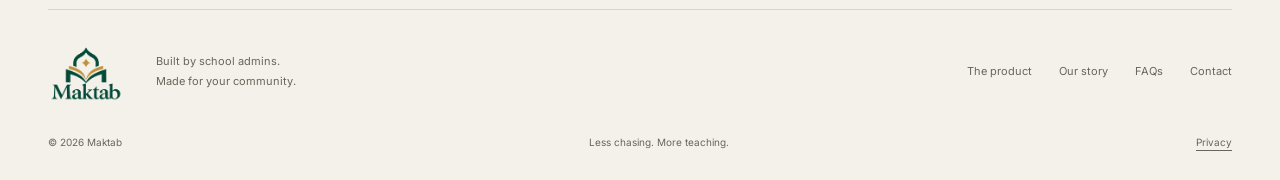
==== commit 76d6ad88: "Improve mobile typography, touch targets and screenshot layout" ====
--- a/public/index.html
+++ b/public/index.html
@@ -9,45 +9,45 @@
   <meta property="og:title" content="Maktab | A little less admin. A lot more school.">
   <meta property="og:description" content="Registration, payments, and the details in between. Islamic school software built by school admins, for school admins.">
   <meta property="og:type" content="website">
-  <meta property="og:image" content="/assets/social.png">
+  <meta property="og:image" content="https://darul-islah.github.io/maktab-marketing/assets/social.png">
   <meta name="twitter:card" content="summary_large_image">
-  <link rel="icon" type="image/png" href="/assets/maktab-logo.png">
-  <link rel="preload" href="/assets/inter-latin.woff2" as="font" type="font/woff2" crossorigin>
-  <link rel="stylesheet" href="/styles.css">
-  <script src="/site.js" defer></script>
+  <link rel="icon" type="image/png" href="assets/maktab-logo.png">
+  <link rel="preload" href="assets/inter-latin.woff2" as="font" type="font/woff2" crossorigin>
+  <link rel="stylesheet" href="styles.css">
+  <script src="site.js" defer></script>
 </head>
 <body>
 <a class="skip-link" href="#main">Skip to content</a>
 <header class="site-header">
   <div class="nav-wrap container">
-    <a class="brand" href="#home" aria-label="Maktab home"><img src="/assets/maktab-logo.png" width="90" height="74" alt="Maktab"></a>
+    <a class="brand" href="#home" aria-label="Maktab home"><img src="assets/maktab-logo.png" width="90" height="74" alt="Maktab"></a>
     <nav id="main-nav" aria-label="Main navigation">
       <a href="#how-it-works">The product</a><a href="#payments">Payments</a><a href="#our-story">Our story</a><a href="#faq">FAQs</a>
     </nav>
-    <div class="nav-actions"><button class="theme-toggle" type="button" aria-label="Switch color theme" title="Switch color theme"><span aria-hidden="true">◐</span></button><a class="button button-small" href="#contact">I'm interested <span aria-hidden="true">↗</span></a><button class="menu-toggle" aria-controls="main-nav" aria-expanded="false" aria-label="Open navigation"><span></span><span></span></button></div>
+    <div class="nav-actions"><button class="theme-toggle" type="button" aria-label="Switch color theme" title="Switch color theme"><span aria-hidden="true">◐</span></button><a class="button button-small" href="#contact">I'm interested <svg class="arrow-icon" aria-hidden="true" viewBox="0 0 24 24" fill="none"><path d="M6 18 18 6M6 6h12v12" stroke="currentColor" stroke-width="1.7" stroke-linecap="round" stroke-linejoin="round"/></svg></a><button class="menu-toggle" aria-controls="main-nav" aria-expanded="false" aria-label="Open navigation"><span></span><span></span></button></div>
   </div>
 </header>
 <main id="main">
   <section class="hero container" id="home" aria-labelledby="hero-heading">
     <div class="hero-copy">
       <p class="eyebrow">Made for Islamic schools</p>
-      <h1 id="hero-heading">A little less admin.<br>A lot more <span>school.</span></h1>
+      <h1 id="hero-heading">A little less admin.<br> A lot more <span>school.</span></h1>
       <p class="hero-description">Registrations, payments, and the details in between. Maktab brings your school together in software that feels easy from the start.</p>
-      <div class="hero-actions"><a class="button" href="#contact">I'm interested <span aria-hidden="true">↗</span></a><a class="text-link" href="#how-it-works">Take a look inside <span aria-hidden="true">↓</span></a></div>
+      <div class="hero-actions"><a class="button" href="#contact">I'm interested <svg class="arrow-icon" aria-hidden="true" viewBox="0 0 24 24" fill="none"><path d="M6 18 18 6M6 6h12v12" stroke="currentColor" stroke-width="1.7" stroke-linecap="round" stroke-linejoin="round"/></svg></a><a class="text-link" href="#how-it-works">Take a look inside <span aria-hidden="true">↓</span></a></div>
     </div>
     <div class="hero-visual">
       <div class="hero-arch" aria-hidden="true"></div>
       <figure class="hero-product">
         <div class="image-heading"><span class="image-brand">Maktab</span><span>School admin, in one place</span></div>
-        <button class="image-zoom hero-screen" data-image="/assets/dashboard.png" data-caption="Maktab's school administrator dashboard. Synthetic demo school data." aria-label="Enlarge school administrator dashboard"><img src="/assets/dashboard.png" alt="The Maktab school dashboard with registration review, payment balances, and quick actions" width="2160" height="1560" fetchpriority="high"></button>
-        <figcaption>Real Maktab screens. Demo school data.<span aria-hidden="true">↗</span></figcaption>
+        <button class="image-zoom hero-screen" data-image="assets/dashboard.png" data-caption="Maktab's school administrator dashboard. Synthetic demo school data." aria-label="Enlarge school administrator dashboard"><img src="assets/dashboard.png" alt="The Maktab school dashboard with registration review, payment balances, and quick actions" width="2160" height="1560" fetchpriority="high"></button>
+        <figcaption>Real Maktab screens. Demo school data.<svg class="arrow-icon" aria-hidden="true" viewBox="0 0 24 24" fill="none"><path d="M6 18 18 6M6 6h12v12" stroke="currentColor" stroke-width="1.7" stroke-linecap="round" stroke-linejoin="round"/></svg></figcaption>
       </figure>
     </div>
   </section>
 
   <section class="origin container" id="our-story" aria-labelledby="origin-heading">
-    <div class="origin-mark" aria-hidden="true"><img src="/assets/maktab-logo.png" alt="" width="120" height="100" loading="lazy"></div>
-    <h2 id="origin-heading">Built by school admins.<br><span>Because we've been there.</span></h2>
+    <div class="origin-mark" aria-hidden="true"><img src="assets/maktab-logo.png" alt="" width="120" height="100" loading="lazy"></div>
+    <h2 id="origin-heading">Built by school admins.<br> <span>Because we've been there.</span></h2>
     <p>The registration rush. The parent questions. The evening spent matching payments to a spreadsheet. We built Maktab around the work we know, so your school day feels a little lighter.</p>
   </section>
 
@@ -55,40 +55,40 @@
     <div class="container">
       <div class="section-intro"><p class="eyebrow">Everything has a place</p><h2 id="product-heading">Your school. <span>A clearer picture.</span></h2><p>From the first registration to the last day of term, find what you need and see what comes next.</p></div>
       <div class="product-tabs" role="tablist" aria-label="Explore Maktab">
-        <button id="tab-registration" role="tab" aria-selected="true" aria-controls="panel-registration" data-tab="registration">Registration <span aria-hidden="true">↗</span></button>
-        <button id="tab-payments" role="tab" aria-selected="false" aria-controls="panel-payments" tabindex="-1" data-tab="payments">Payments <span aria-hidden="true">↗</span></button>
-        <button id="tab-school" role="tab" aria-selected="false" aria-controls="panel-school" tabindex="-1" data-tab="school">School life <span aria-hidden="true">↗</span></button>
+        <button id="tab-registration" role="tab" aria-selected="true" aria-controls="panel-registration" data-tab="registration">Registration <svg class="arrow-icon" aria-hidden="true" viewBox="0 0 24 24" fill="none"><path d="M6 18 18 6M6 6h12v12" stroke="currentColor" stroke-width="1.7" stroke-linecap="round" stroke-linejoin="round"/></svg></button>
+        <button id="tab-payments" role="tab" aria-selected="false" aria-controls="panel-payments" tabindex="-1" data-tab="payments">Payments <svg class="arrow-icon" aria-hidden="true" viewBox="0 0 24 24" fill="none"><path d="M6 18 18 6M6 6h12v12" stroke="currentColor" stroke-width="1.7" stroke-linecap="round" stroke-linejoin="round"/></svg></button>
+        <button id="tab-school" role="tab" aria-selected="false" aria-controls="panel-school" tabindex="-1" data-tab="school">School life <svg class="arrow-icon" aria-hidden="true" viewBox="0 0 24 24" fill="none"><path d="M6 18 18 6M6 6h12v12" stroke="currentColor" stroke-width="1.7" stroke-linecap="round" stroke-linejoin="round"/></svg></button>
       </div>
       <div class="product-panel" id="panel-registration" role="tabpanel" aria-labelledby="tab-registration">
-        <div class="product-copy"><h3>A smoother start<br>for every family.</h3><p>Parents follow clear steps. Your team reviews applications with student details and payment status together.</p><ul class="check-list"><li>Register siblings in one flow</li><li>Configure fees and sibling discounts</li><li>Review submissions and manage waitlists</li></ul><a class="text-link" href="#contact">I'm interested <span aria-hidden="true">↗</span></a></div>
-        <figure class="product-shot"><button class="image-zoom" data-image="/assets/registrations.png" data-caption="Registration submissions with admission and payment status. Synthetic demo school data." aria-label="Enlarge registration screenshot"><img src="/assets/registrations.png" alt="Maktab registration submissions and payment statuses" width="2160" height="1560" loading="lazy"></button><figcaption>Registration review <span>Demo school data · Click to enlarge</span></figcaption></figure>
+        <div class="product-copy"><h3>A smoother start<br> for every family.</h3><p>Parents follow clear steps. Your team reviews applications with student details and payment status together.</p><ul class="check-list"><li>Register siblings in one flow</li><li>Configure fees and sibling discounts</li><li>Review submissions and manage waitlists</li></ul><a class="text-link" href="#contact">I'm interested <svg class="arrow-icon" aria-hidden="true" viewBox="0 0 24 24" fill="none"><path d="M6 18 18 6M6 6h12v12" stroke="currentColor" stroke-width="1.7" stroke-linecap="round" stroke-linejoin="round"/></svg></a></div>
+        <figure class="product-shot"><button class="image-zoom" data-image="assets/registrations.png" data-caption="Registration submissions with admission and payment status. Synthetic demo school data." aria-label="Enlarge registration screenshot"><img src="assets/registrations.png" alt="Maktab registration submissions and payment statuses" width="2160" height="1560" loading="lazy"></button><figcaption>Registration review <span>Demo school data · Click to enlarge</span></figcaption></figure>
       </div>
       <div class="product-panel" id="panel-payments" role="tabpanel" aria-labelledby="tab-payments" hidden>
-        <div class="product-copy"><h3>Less searching.<br>More certainty.</h3><p>See payment activity, outstanding balances, and the family behind each transaction, without reconciling separate lists.</p><ul class="check-list"><li>Full payments and configured tuition plans</li><li>Online and manually recorded payments</li><li>Search, filter, and export payment activity</li></ul><a class="text-link" href="#payments">Explore the payment workflow <span aria-hidden="true">↓</span></a></div>
-        <figure class="product-shot"><button class="image-zoom" data-image="/assets/payments.png" data-caption="Maktab payment feed, filters, and transaction history. Synthetic demo school data." aria-label="Enlarge payments screenshot"><img src="/assets/payments.png" alt="Maktab payment feed with transactions, balances, and filters" width="2160" height="1560" loading="lazy"></button><figcaption>Payment activity <span>Demo school data · Click to enlarge</span></figcaption></figure>
+        <div class="product-copy"><h3>Less searching.<br> More certainty.</h3><p>See payment activity, outstanding balances, and the family behind each transaction, without reconciling separate lists.</p><ul class="check-list"><li>Full payments and configured tuition plans</li><li>Online and manually recorded payments</li><li>Search, filter, and export payment activity</li></ul><a class="text-link" href="#payments">Explore the payment workflow <span aria-hidden="true">↓</span></a></div>
+        <figure class="product-shot"><button class="image-zoom" data-image="assets/payments.png" data-caption="Maktab payment feed, filters, and transaction history. Synthetic demo school data." aria-label="Enlarge payments screenshot"><img src="assets/payments.png" alt="Maktab payment feed with transactions, balances, and filters" width="2160" height="1560" loading="lazy"></button><figcaption>Payment activity <span>Demo school data · Click to enlarge</span></figcaption></figure>
       </div>
       <div class="product-panel" id="panel-school" role="tabpanel" aria-labelledby="tab-school" hidden>
-        <div class="product-copy"><h3>Ready for the<br>rest of the year.</h3><p>Registration is the beginning. Keep your student records, classes, and everyday school work connected as the year unfolds.</p><ul class="check-list"><li>Classes, schedules, and attendance</li><li>Gradebooks and report cards</li><li>Dedicated admin, teacher, and parent views</li></ul><a class="text-link" href="#contact">I'm interested <span aria-hidden="true">↗</span></a></div>
-        <figure class="product-shot"><button class="image-zoom" data-image="/assets/classes.png" data-caption="School classes organized within Maktab's school hub. Synthetic demo school data." aria-label="Enlarge school classes screenshot"><img src="/assets/classes.png" alt="Classes organized by grade in the Maktab school hub" width="2160" height="1560" loading="lazy"></button><figcaption>Everyday school management <span>Demo school data · Click to enlarge</span></figcaption></figure>
+        <div class="product-copy"><h3>Ready for the<br> rest of the year.</h3><p>Registration is the beginning. Keep your student records, classes, and everyday school work connected as the year unfolds.</p><ul class="check-list"><li>Classes, schedules, and attendance</li><li>Gradebooks and report cards</li><li>Dedicated admin, teacher, and parent views</li></ul><a class="text-link" href="#contact">I'm interested <svg class="arrow-icon" aria-hidden="true" viewBox="0 0 24 24" fill="none"><path d="M6 18 18 6M6 6h12v12" stroke="currentColor" stroke-width="1.7" stroke-linecap="round" stroke-linejoin="round"/></svg></a></div>
+        <figure class="product-shot"><button class="image-zoom" data-image="assets/classes.png" data-caption="School classes organized within Maktab's school hub. Synthetic demo school data." aria-label="Enlarge school classes screenshot"><img src="assets/classes.png" alt="Classes organized by grade in the Maktab school hub" width="2160" height="1560" loading="lazy"></button><figcaption>Everyday school management <span>Demo school data · Click to enlarge</span></figcaption></figure>
       </div>
     </div>
   </section>
 
   <section class="payments-section section-space container" id="payments" aria-labelledby="payments-heading">
-    <div class="payments-heading"><p class="eyebrow">Good for your school, in every sense</p><h2 id="payments-heading">Fees shouldn't<br><span>fall through the cracks.</span></h2><p>Every missed payment and hour of chasing has a cost. Give your team the clarity to follow up, and your school a better chance to collect what it's owed.</p></div>
+    <div class="payments-heading"><p class="eyebrow">Good for your school, in every sense</p><h2 id="payments-heading">Fees shouldn't<br> <span>fall through the cracks.</span></h2><p>Every missed payment and hour of chasing has a cost. Give your team the clarity to follow up, and your school a better chance to collect what it's owed.</p></div>
     <div class="value-grid">
-      <article class="value-primary"><div class="value-symbol" aria-hidden="true">↗</div><h3>More fees collected.<br>More time given back.</h3><p>Fees recovered and admin hours reclaimed can offset the cost of the software.</p><a class="text-link" href="#contact">I'm interested <span aria-hidden="true">↗</span></a></article>
+      <article class="value-primary"><div class="value-symbol" aria-hidden="true">↗</div><h3>More fees collected.<br> More time given back.</h3><p>Fees recovered and admin hours reclaimed can offset the cost of the software.</p><a class="text-link" href="#contact">I'm interested <svg class="arrow-icon" aria-hidden="true" viewBox="0 0 24 24" fill="none"><path d="M6 18 18 6M6 6h12v12" stroke="currentColor" stroke-width="1.7" stroke-linecap="round" stroke-linejoin="round"/></svg></a></article>
       <div class="value-details"><article><span class="detail-icon" aria-hidden="true">✓</span><div><h3>Know where things stand</h3><p>See billed, paid, refunded, and outstanding amounts in the family ledger.</p></div></article><article><span class="detail-icon" aria-hidden="true">↗</span><div><h3>Follow up with the full picture</h3><p>Failed payments and flagged notes have a place in the follow-up queue.</p></div></article><article><span class="detail-icon" aria-hidden="true">+</span><div><h3>Keep every payment accounted for</h3><p>Record cash, checks, Zelle, and other payments received outside online checkout.</p></div></article></div>
     </div>
   </section>
 
   <section class="details-section section-space" aria-labelledby="details-heading"><div class="container details-layout">
-    <div class="details-heading"><h2 id="details-heading">Real schools.<br>Real families.<br><span>Real-life details.</span></h2><p>The situations that used to need another spreadsheet already have a place in Maktab.</p></div>
+    <div class="details-heading"><h2 id="details-heading">Real schools.<br> Real families.<br> <span>Real-life details.</span></h2><p>The situations that used to need another spreadsheet already have a place in Maktab.</p></div>
     <div class="detail-rows"><article><span aria-hidden="true">↳</span><div><h3>Three children. One family.</h3><p>Multi-child registration, existing child records, and configured sibling discounts keep the family together.</p></div></article><article><span aria-hidden="true">↳</span><div><h3>A payment plan that fits.</h3><p>School-configured payment options help families understand upfront fees and ongoing tuition.</p></div></article><article><span aria-hidden="true">↳</span><div><h3>A seat opens. Plans change.</h3><p>Waitlists, registration decisions, and refunds have their own workflows, with records to refer back to.</p></div></article><article><span aria-hidden="true">↳</span><div><h3>A new year. A familiar family.</h3><p>Returning children, school-year organization, and prior-year balances help keep the history in view.</p></div></article></div>
   </div></section>
 
   <section class="faq-section section-space container" id="faq" aria-labelledby="faq-heading">
-    <div class="faq-intro"><p class="eyebrow">A few practical questions</p><h2 id="faq-heading">Let's clear<br>things up.</h2><p>Have a question about your school's setup? <a href="mailto:abdullah.siddiki@darulislah.org">Send us a note.</a></p></div>
+    <div class="faq-intro"><p class="eyebrow">A few practical questions</p><h2 id="faq-heading">Let's clear<br> things up.</h2><p>Have a question about your school's setup? <a href="mailto:abdullah.siddiki@darulislah.org">Send us a note.</a></p></div>
     <div class="faq-list">
       <details><summary>Who is Maktab built for?<span aria-hidden="true">+</span></summary><p>Maktab is built for Islamic school administrators and the teams who support them, including weekend and supplementary schools. Tell us about your program and we'll talk through how it fits.</p></details>
       <details><summary>Will it be easy for our team to use?<span aria-hidden="true">+</span></summary><p>We designed Maktab around the tasks school admins do every day: reviewing registrations, finding family records, and checking payments. Clear steps, visible statuses, and focused pages help staff find what they need.</p></details>
@@ -100,13 +100,13 @@
   </section>
 
   <section class="contact-section container" id="contact" aria-labelledby="contact-heading">
-    <div class="contact-inner"><div class="contact-copy"><img class="contact-logo" src="/assets/maktab-logo.png" alt="" width="120" height="100" loading="lazy"><h2 id="contact-heading">A calmer school day<br><span>starts here.</span></h2><p>Tell us a little about your school. We'll reach out to talk through how Maktab could help.</p><a class="contact-address" href="mailto:abdullah.siddiki@darulislah.org">abdullah.siddiki@darulislah.org <span aria-hidden="true">↗</span></a></div>
-    <form id="interest-form" class="interest-form"><div class="form-heading"><h3>I'm interested in Maktab</h3><p>A few details to start the conversation.</p></div><label for="name">Your name</label><input id="name" name="name" autocomplete="name" maxlength="100" required placeholder="Your full name"><label for="school">School name <span>(optional)</span></label><input id="school" name="school" autocomplete="organization" maxlength="160" placeholder="Your school or program"><label for="message">What would you like to make easier? <span>(optional)</span></label><textarea id="message" name="message" rows="3" maxlength="1500" placeholder="Registration, collecting fees, keeping it all organized..."></textarea><button class="button" type="submit">Open email to get in touch <span aria-hidden="true">↗</span></button><p class="form-note">Opens your email app with these details. Review and send it from there.</p><p id="form-status" class="form-status" role="status"></p><noscript><p>Email us directly at <a href="mailto:abdullah.siddiki@darulislah.org">abdullah.siddiki@darulislah.org</a>.</p></noscript></form></div>
+    <div class="contact-inner"><div class="contact-copy"><img class="contact-logo" src="assets/maktab-logo.png" alt="" width="120" height="100" loading="lazy"><h2 id="contact-heading">A calmer school day<br> <span>starts here.</span></h2><p>Tell us a little about your school. We'll reach out to talk through how Maktab could help.</p><a class="contact-address" href="mailto:abdullah.siddiki@darulislah.org">abdullah.siddiki@darulislah.org <svg class="arrow-icon" aria-hidden="true" viewBox="0 0 24 24" fill="none"><path d="M6 18 18 6M6 6h12v12" stroke="currentColor" stroke-width="1.7" stroke-linecap="round" stroke-linejoin="round"/></svg></a></div>
+    <form id="interest-form" class="interest-form"><div class="form-heading"><h3>I'm interested in Maktab</h3><p>A few details to start the conversation.</p></div><label for="name">Your name</label><input id="name" name="name" autocomplete="name" maxlength="100" required placeholder="Your full name"><label for="school">School name <span>(optional)</span></label><input id="school" name="school" autocomplete="organization" maxlength="160" placeholder="Your school or program"><label for="message">What would you like to make easier? <span>(optional)</span></label><textarea id="message" name="message" rows="3" maxlength="1500" placeholder="Registration, collecting fees, keeping it all organized..."></textarea><button class="button" type="submit">Open email to get in touch <svg class="arrow-icon" aria-hidden="true" viewBox="0 0 24 24" fill="none"><path d="M6 18 18 6M6 6h12v12" stroke="currentColor" stroke-width="1.7" stroke-linecap="round" stroke-linejoin="round"/></svg></button><p class="form-note">Opens your email app with these details. Review and send it from there.</p><p id="form-status" class="form-status" role="status"></p><noscript><p>Email us directly at <a href="mailto:abdullah.siddiki@darulislah.org">abdullah.siddiki@darulislah.org</a>.</p></noscript></form></div>
   </section>
 </main>
-<footer class="container site-footer"><div class="footer-top"><a class="brand" href="#home" aria-label="Maktab home"><img src="/assets/maktab-logo.png" width="90" height="74" alt="Maktab"></a><p>Built by school admins.<br>Made for your community.</p><nav aria-label="Footer navigation"><a href="#how-it-works">The product</a><a href="#our-story">Our story</a><a href="#faq">FAQs</a><a href="mailto:abdullah.siddiki@darulislah.org">Contact</a></nav></div><div class="footer-bottom"><p>© <span id="year">2026</span> Maktab</p><p>Less chasing. More teaching.</p><button class="privacy-link" data-open-privacy type="button">Privacy</button></div></footer>
+<footer class="container site-footer"><div class="footer-top"><a class="brand" href="#home" aria-label="Maktab home"><img src="assets/maktab-logo.png" width="90" height="74" alt="Maktab"></a><p>Built by school admins.<br> Made for your community.</p><nav aria-label="Footer navigation"><a href="#how-it-works">The product</a><a href="#our-story">Our story</a><a href="#faq">FAQs</a><a href="mailto:abdullah.siddiki@darulislah.org">Contact</a></nav></div><div class="footer-bottom"><p>© <span id="year">2026</span> Maktab</p><p>Less chasing. More teaching.</p><button class="privacy-link" data-open-privacy type="button">Privacy</button></div></footer>
 
-<dialog id="image-dialog" class="image-dialog" aria-label="Product screenshot"><button class="dialog-close" type="button" aria-label="Close screenshot">×</button><img id="dialog-image" src="/assets/dashboard.png" alt=""><p id="dialog-caption"></p></dialog>
-<dialog id="privacy-dialog" class="privacy-dialog" aria-labelledby="privacy-heading"><button class="dialog-close" type="button" aria-label="Close privacy notice">×</button><h2 id="privacy-heading">A simple privacy note</h2><p>This landing page does not use analytics or advertising cookies. Your color-theme preference is stored in your browser.</p><p>The interest form prepares an email on your device. It does not send or store your form details on this website. Your email is sent only when you send it through your email provider. We use information you email us to respond to your inquiry.</p><p>Render hosts this website and may process technical request information to deliver it. For questions about your inquiry, contact <a href="mailto:abdullah.siddiki@darulislah.org">abdullah.siddiki@darulislah.org</a>.</p></dialog>
+<dialog id="image-dialog" class="image-dialog" aria-label="Product screenshot"><button class="dialog-close" type="button" aria-label="Close screenshot">×</button><img id="dialog-image" src="assets/dashboard.png" alt=""><p id="dialog-caption"></p></dialog>
+<dialog id="privacy-dialog" class="privacy-dialog" aria-labelledby="privacy-heading"><button class="dialog-close" type="button" aria-label="Close privacy notice">×</button><h2 id="privacy-heading">A simple privacy note</h2><p>This landing page does not use analytics or advertising cookies. Your color-theme preference is stored in your browser.</p><p>The interest form prepares an email on your device. It does not send or store your form details on this website. Your email is sent only when you send it through your email provider. We use information you email us to respond to your inquiry.</p><p>GitHub Pages hosts this website and may process technical request information to deliver it. For questions about your inquiry, contact <a href="mailto:abdullah.siddiki@darulislah.org">abdullah.siddiki@darulislah.org</a>.</p></dialog>
 </body>
 </html>
--- a/public/styles.css
+++ b/public/styles.css
@@ -0,0 +1,52 @@
+@font-face{font-family:Inter;src:url('assets/inter-latin.woff2') format('woff2');font-style:normal;font-weight:100 900;font-display:swap}
+:root{color-scheme:light;--bg:#f4f1eb;--surface:#faf8f5;--ink:#2b251d;--muted:#68665a;--green:#285b43;--green-bright:#467c5a;--sage:#e0ebe4;--sand:#eae5db;--line:#d9d6ca;--gold:#c89836;--button-text:#fff;--shadow:0 24px 60px -24px #2b251d3b;--font:Inter,Arial,sans-serif}
+*{box-sizing:border-box}html{scroll-behavior:smooth;scroll-padding-top:100px}body{margin:0;background:var(--bg);color:var(--ink);font-family:var(--font);font-size:16px;line-height:1.6;-webkit-font-smoothing:antialiased}button,input,textarea{font:inherit}button,a,input,textarea{-webkit-tap-highlight-color:transparent}button,a{touch-action:manipulation}button{cursor:pointer}a{color:inherit;text-decoration:none}button{color:inherit}img{display:block;max-width:100%;height:auto}h1,h2,h3,p,figure{margin:0}h1,h2,h3{line-height:1.12;letter-spacing:-.045em}h1,h2{font-weight:550}h2{font-size:clamp(32px,3.5vw,48px)}h3{font-weight:600}p{color:var(--muted)}button:focus-visible,a:focus-visible,summary:focus-visible{outline:3px solid var(--gold);outline-offset:5px}input:focus-visible,textarea:focus-visible{outline:2px solid var(--green-bright);outline-offset:2px}[hidden]{display:none!important}.container{width:min(1280px,calc(100% - 96px));margin-inline:auto}.section-space{padding-block:104px}.eyebrow{font-size:11px;text-transform:uppercase;letter-spacing:.17em;font-weight:650;color:var(--green);margin-bottom:22px}.button{display:inline-flex;align-items:center;justify-content:center;gap:26px;background:var(--green);color:var(--button-text);border:1px solid var(--green);border-radius:9px;padding:15px 23px;font-size:14px;font-weight:600;line-height:1.3;min-height:52px;white-space:nowrap;transition:background .2s,transform .2s}.button:hover{background:var(--green-bright);transform:translateY(-2px)}.button span{font-size:20px;font-weight:400;line-height:1}.button-small{min-height:44px;padding:11px 17px;font-size:12px;gap:22px}.text-link{font-size:14px;font-weight:600;display:inline-flex;align-items:center;gap:16px;color:var(--green)}.text-link:hover{text-decoration:underline;text-underline-offset:5px}.text-link span{font-size:20px}.skip-link{position:fixed;z-index:100;left:12px;top:-80px;background:var(--green);color:#fff;padding:10px 16px}.skip-link:focus{top:12px}.site-header{position:sticky;top:0;z-index:20;background:var(--bg);border-bottom:1px solid var(--line)}.nav-wrap{height:80px;display:flex;align-items:center;justify-content:space-between;gap:30px}.brand{flex:none;display:block}.brand img{width:76px;height:64px;object-fit:contain}.site-header nav{display:flex;align-items:center;gap:32px;margin-left:auto}.site-header nav a{font-size:12px;font-weight:550;color:var(--muted)}.site-header nav a:hover{color:var(--green)}.nav-actions{display:flex;align-items:center;gap:15px}.theme-toggle{background:none;border:0;font-size:24px;width:44px;height:44px;color:var(--green)}.menu-toggle{display:none}.hero{display:grid;grid-template-columns:1.05fr 1.2fr;gap:48px;align-items:center;min-height:660px;padding-block:78px 90px}.hero-copy{position:relative;z-index:1}.hero h1{font-size:clamp(43px,4.2vw,62px);line-height:1.07;letter-spacing:-.055em;white-space:nowrap}.hero h1 span{color:var(--green)}.hero-description{max-width:430px;font-size:16px;line-height:1.8;margin-top:28px}.hero-actions{display:flex;align-items:center;gap:26px;margin-top:35px}.hero-actions .text-link{font-size:12px;gap:12px}.hero-visual{position:relative;min-width:0;padding:34px 0 0 5px}.hero-arch{position:absolute;background:var(--sage);inset:-30px -18px -34px 35px;border-radius:47% 47% 8px 8px;transform:rotate(3deg);opacity:.85}.hero-arch:after{content:'';position:absolute;inset:20px;border:1px solid var(--green-bright);opacity:.15;border-radius:inherit}.hero-product{position:relative;background:var(--surface);border:1px solid var(--line);border-radius:13px;overflow:hidden;box-shadow:var(--shadow)}.image-heading{display:flex;align-items:center;justify-content:space-between;padding:16px 20px;border-bottom:1px solid var(--line);font-size:9px;color:var(--muted)}.image-brand{font-size:15px;font-weight:700;color:var(--green);letter-spacing:-.05em}.image-zoom{background:transparent;border:0;padding:0;display:block;width:100%;text-align:left;overflow:hidden;cursor:zoom-in}.hero-screen{aspect-ratio:1.3;position:relative}.hero-screen img{width:100%;height:100%;object-fit:cover;object-position:top left}.hero-product figcaption{display:flex;justify-content:space-between;padding:13px 18px;font-size:9px;color:var(--muted);border-top:1px solid var(--line)}.hero-product figcaption span{font-size:16px}.origin{display:grid;grid-template-columns:70px 1fr 1.15fr;align-items:center;gap:32px;border-top:1px solid var(--line);border-bottom:1px solid var(--line);padding-block:40px}.origin-mark{height:65px;width:65px;overflow:hidden}.origin-mark img{width:65px;max-width:none}.origin h2{font-size:22px;line-height:1.35;letter-spacing:-.035em}.origin h2 span{color:var(--muted);font-weight:450}.origin p{font-size:13px;max-width:480px;line-height:1.8}.section-intro{max-width:590px;margin-bottom:40px}.section-intro h2 span{color:var(--green)}.section-intro>p:last-child{font-size:15px;max-width:490px;margin-top:20px;line-height:1.8}.product-tabs{display:grid;grid-template-columns:repeat(3,1fr);border-bottom:1px solid var(--line);gap:8px;margin-bottom:36px}.product-tabs button{padding:18px 12px;background:transparent;border:0;border-bottom:2px solid transparent;margin-bottom:-1px;display:flex;align-items:center;gap:12px;color:var(--muted);font-size:14px;font-weight:550;text-align:left}.product-tabs button>span:last-child{margin-left:auto;font-size:18px}.product-tabs button[aria-selected=true]{border-color:var(--green);color:var(--green)}.tab-number{font-size:10px;opacity:.65;font-variant-numeric:tabular-nums}.product-panel{display:grid;grid-template-columns:.8fr 1.65fr;gap:54px;align-items:center;min-height:400px}.product-copy h3{font-size:33px;font-weight:500}.product-copy>p{font-size:14px;line-height:1.8;margin-top:22px;max-width:300px}.check-list{list-style:none;padding:0;margin:25px 0 28px;font-size:12px;color:var(--muted)}.check-list li{padding-block:6px;padding-left:23px;position:relative}.check-list li:before{content:'✓';position:absolute;left:0;color:var(--green)}.product-shot{min-width:0;background:var(--sand);border-radius:16px;padding:18px 18px 0;border:1px solid var(--line)}.product-shot .image-zoom{border-radius:9px 9px 0 0;border:1px solid var(--line);aspect-ratio:1.7}.product-shot img{width:100%;height:100%;object-fit:cover;object-position:top}.product-shot figcaption{display:flex;justify-content:space-between;gap:10px;padding-block:13px;font-size:10px;color:var(--ink)}.product-shot figcaption span{color:var(--muted);font-size:9px}.payments-section{border-top:1px solid var(--line)}.payments-heading{max-width:650px}.payments-heading h2 span{color:var(--green)}.payments-heading>p:last-child{max-width:520px;margin-top:25px;font-size:15px;line-height:1.85}.value-grid{display:grid;grid-template-columns:1.05fr 1fr;gap:70px;margin-top:44px;align-items:center}.value-primary{padding:36px 42px;background:var(--sage);border-radius:16px;position:relative;overflow:hidden}.value-symbol{color:var(--green);font-size:52px;line-height:1;margin-bottom:25px}.value-primary h3{font-size:31px;font-weight:500;line-height:1.22;color:var(--green)}.value-primary p{font-size:14px;line-height:1.85;max-width:330px;margin-top:20px}.value-primary .text-link{margin-top:28px}.value-details{display:grid;gap:28px}.value-details article{display:flex;gap:20px}.detail-icon{flex:none;width:40px;height:40px;border:1px solid var(--line);border-radius:50%;display:grid;place-items:center;color:var(--green);font-size:20px}.value-details h3{font-size:16px;letter-spacing:-.025em;margin:3px 0 9px}.value-details p{font-size:13px;line-height:1.8;max-width:340px}.details-section{background:var(--sand)}.details-layout{display:grid;grid-template-columns:1fr 1.1fr;gap:100px}.details-heading h2{font-size:clamp(34px,3.9vw,54px);line-height:1.15}.details-heading h2 span{color:var(--green)}.details-heading p{max-width:320px;font-size:14px;margin-top:24px;line-height:1.85}.detail-rows{display:grid;gap:26px}.detail-rows article{display:flex;gap:22px}.detail-rows article>span{color:var(--green-bright);font-size:27px;line-height:1}.detail-rows h3{font-size:17px;letter-spacing:-.03em;margin-bottom:10px}.detail-rows p{font-size:13px;line-height:1.8;max-width:400px}.faq-section{display:grid;grid-template-columns:.8fr 1.2fr;gap:100px}.faq-intro p:last-child{max-width:260px;margin-top:25px;font-size:13px;line-height:1.85}.faq-intro p a{text-decoration:underline;text-underline-offset:4px;color:var(--green)}.faq-list details{border-bottom:1px solid var(--line)}.faq-list details:first-child{border-top:1px solid var(--line)}summary{list-style:none;cursor:pointer;padding:24px 0;display:flex;justify-content:space-between;align-items:center;gap:20px;font-size:14px;font-weight:550;line-height:1.6}summary::-webkit-details-marker{display:none}summary span{font-size:22px;font-weight:400;color:var(--green);transition:transform .2s}details[open] summary span{transform:rotate(45deg)}details p{padding:0 25px 24px 0;font-size:13px;line-height:1.85}.contact-section{padding-bottom:76px}.contact-inner{background:var(--sage);border-radius:22px;display:grid;grid-template-columns:1.05fr 1fr;gap:70px;padding:56px 60px;align-items:center}.contact-logo{width:90px;height:76px;object-fit:contain;margin-bottom:28px}.contact-copy h2{font-size:40px;line-height:1.17}.contact-copy h2 span{color:var(--green)}.contact-copy>p{font-size:14px;margin-top:22px;max-width:340px;line-height:1.85}.contact-address{display:inline-flex;gap:12px;font-size:12px;color:var(--green);margin-top:30px;overflow-wrap:anywhere}.interest-form{background:var(--surface);border:1px solid var(--line);border-radius:14px;padding:30px;box-shadow:0 10px 30px -20px #2b251d33}.form-heading h3{font-size:18px;letter-spacing:-.03em}.form-heading p{font-size:11px;margin-top:7px;margin-bottom:22px}.interest-form label{display:block;font-size:11px;font-weight:600;margin-bottom:6px}.interest-form label span{font-weight:400;color:var(--muted)}input,textarea{display:block;width:100%;background:var(--bg);color:var(--ink);border:1px solid var(--line);border-radius:7px;padding:11px 12px;font-size:13px;line-height:1.5;margin-bottom:17px}input::placeholder,textarea::placeholder{color:var(--muted);opacity:.85}textarea{resize:vertical;min-height:100px;max-height:250px}.interest-form .button{width:100%;font-size:12px;gap:14px;padding-inline:12px}.form-note{font-size:10px;line-height:1.7;margin-top:12px}.form-status{font-size:12px;color:var(--green);margin-top:10px}.form-status:empty{display:none}.footer-top{border-top:1px solid var(--line);padding-top:30px;display:flex;gap:32px;align-items:center}.footer-top>p{font-size:11px;line-height:1.8}.footer-top nav{margin-left:auto;display:flex;gap:27px;font-size:11px;color:var(--muted)}.footer-top a:hover{color:var(--green)}.footer-bottom{display:flex;justify-content:space-between;gap:20px;font-size:10px;color:var(--muted);padding-block:30px}.privacy-link{border:0;background:none;font-size:10px;padding:0;color:var(--muted);text-decoration:underline;text-underline-offset:4px}.image-dialog{padding:40px 20px 18px;width:min(1300px,94vw);max-height:94dvh;border:1px solid var(--line);border-radius:16px;background:var(--surface);color:var(--ink);overflow:auto}.image-dialog img{width:100%;height:auto}.image-dialog p{font-size:12px;margin-top:12px}.dialog-close{position:absolute;right:10px;top:4px;border:0;background:var(--surface);color:var(--ink);width:38px;height:36px;font-size:28px;line-height:1}.privacy-dialog{width:min(600px,90vw);background:var(--surface);color:var(--ink);border:1px solid var(--line);border-radius:15px;padding:46px 35px 32px}.privacy-dialog h2{font-size:26px;margin-bottom:22px}.privacy-dialog p{font-size:14px;margin-block:15px}.privacy-dialog a{color:var(--green);overflow-wrap:anywhere}dialog::backdrop{background:#14271fc4;backdrop-filter:blur(4px)}
+html[data-theme=dark]{color-scheme:dark;--bg:#1a211c;--surface:#232c25;--ink:#f1efe7;--muted:#b5bbae;--green:#b0d0ad;--green-bright:#92b991;--sage:#2c3d31;--sand:#232e27;--line:#3b483b;--button-text:#17251b;--shadow:0 24px 60px -24px #0008}html[data-theme=dark] .brand img,html[data-theme=dark] .contact-logo,html[data-theme=dark] .origin-mark{background:#f4f1eb;border-radius:8px}html[data-theme=dark] .hero-product,html[data-theme=dark] .product-shot{--line:#4b5b49}html[data-theme=dark] .image-zoom{background:#f4f1eb}
+.hero-screen{aspect-ratio:1.65}
+@media(min-width:1550px){.hero{min-height:720px}.hero h1{font-size:65px}}
+@media(max-width:1100px){.container{width:calc(100% - 64px)}.hero{gap:25px;min-height:600px}.hero h1{font-size:45px}.hero-description{font-size:14px;max-width:350px}.hero-actions{gap:18px}.hero-actions .button{padding:14px 17px;gap:20px}.hero-arch{inset:-24px -10px -24px 15px}.origin{grid-template-columns:55px 1fr 1.1fr;gap:20px}.origin h2{font-size:19px}.origin p{font-size:12px}.product-panel{gap:35px;grid-template-columns:.85fr 1.4fr}.product-copy h3{font-size:28px}.value-grid{gap:35px}.value-primary{padding:30px}.details-layout,.faq-section{gap:60px}.contact-inner{padding:40px;gap:40px}.contact-copy h2{font-size:34px}.site-header nav{gap:22px}.nav-wrap{gap:20px}.contact-address{font-size:11px}}
+@media(max-width:850px){.site-header nav{gap:16px}.site-header nav a{font-size:11px}.nav-wrap{gap:12px}.nav-actions{gap:6px}.hero{grid-template-columns:1fr;gap:30px;padding-block:55px 70px}.hero-copy{max-width:630px}.hero h1{font-size:clamp(44px,7.7vw,65px)}.hero-description{max-width:440px;font-size:16px}.hero-visual{max-width:670px;padding:30px 15px 10px 0;width:100%;margin-top:20px}.hero-arch{inset:0 0 -12px 80px}.hero-screen{aspect-ratio:1.8}.hero-screen img{object-position:top}.origin{grid-template-columns:65px 1fr}.origin h2{font-size:24px}.origin p{grid-column:2;max-width:520px}.section-space{padding-block:76px}.product-panel{gap:30px;grid-template-columns:1fr}.product-copy{display:grid;grid-template-columns:1fr 1fr;column-gap:35px}.product-copy h3{font-size:30px}.product-copy>p{margin:0;max-width:none}.product-copy .check-list{grid-column:1;margin-block:20px 0}.product-copy .text-link{grid-column:2;grid-row:2;align-self:end;margin-bottom:5px}.value-grid{gap:28px}.value-primary h3{font-size:25px}.value-details p{font-size:12px}.value-details article{gap:12px}.detail-icon{width:32px;height:32px;font-size:17px}.value-details h3{font-size:14px}.details-layout{gap:40px}.details-heading h2{font-size:37px}.faq-section{grid-template-columns:1fr;gap:30px}.faq-intro h2 br{display:none}.faq-intro p:last-child{max-width:450px;margin-top:20px}.contact-inner{grid-template-columns:1fr 1fr;gap:25px;padding:30px}.contact-copy h2{font-size:30px}.interest-form{padding:22px}.footer-top{gap:20px}.footer-top nav{gap:15px}}
+@media(max-width:650px){.container{width:calc(100% - 40px)}.nav-wrap{height:72px}.brand img{width:66px;height:57px}.nav-actions .button-small{font-size:11px;gap:12px;padding:10px 13px}.theme-toggle{font-size:21px;width:35px}.menu-toggle{display:flex;flex-direction:column;justify-content:center;gap:5px;width:40px;height:44px;border:0;background:none;padding:10px}.menu-toggle span{height:1.5px;background:var(--ink);width:20px;transition:transform .2s}.menu-toggle[aria-expanded=true] span:first-child{transform:translateY(3.25px) rotate(45deg)}.menu-toggle[aria-expanded=true] span:last-child{transform:translateY(-3.25px) rotate(-45deg)}.site-header nav{display:none;position:absolute;top:72px;left:0;right:0;flex-direction:column;align-items:stretch;padding:15px 20px;background:var(--bg);border-bottom:1px solid var(--line);box-shadow:0 12px 16px -16px #0008;gap:0}.site-header nav.is-open{display:flex}.site-header nav a{padding:13px 0;font-size:14px}.hero{padding-block:42px 55px;gap:22px}.eyebrow{font-size:10px;margin-bottom:19px}.hero h1{font-size:clamp(35px,8.3vw,52px);letter-spacing:-.055em}.hero-description{font-size:14px;line-height:1.8;margin-top:23px;max-width:340px}.hero-actions{margin-top:26px;gap:18px;flex-wrap:wrap}.hero-actions .button{font-size:13px;min-height:50px;padding:14px 20px}.hero-actions .text-link{font-size:11px}.hero-visual{margin-top:9px;padding:23px 5px 3px 0}.hero-arch{inset:0 -4px -13px 45px}.hero-screen{aspect-ratio:1.35}.image-heading{padding:12px 14px;font-size:8px}.hero-product figcaption{font-size:8px;padding:9px 12px}.origin{gap:18px;grid-template-columns:47px 1fr;padding-block:29px}.origin-mark{width:47px;height:47px}.origin-mark img{width:47px}.origin h2{font-size:20px}.origin p{font-size:12px;grid-column:1/-1;margin-top:0}.section-space{padding-block:61px}h2{font-size:34px}.section-intro{margin-bottom:25px}.section-intro h2 span{display:block}.section-intro>p:last-child{font-size:13px;line-height:1.8;margin-top:18px}.product-tabs{gap:0;margin-bottom:27px}.product-tabs button{padding:15px 7px;font-size:11px;gap:8px;min-height:48px}.product-tabs button>span:last-child{display:none}.tab-number{font-size:9px}.product-panel{gap:27px}.product-copy{display:block}.product-copy h3{font-size:29px}.product-copy h3 br{display:none}.product-copy>p{margin-top:17px;font-size:13px;max-width:350px}.product-copy .check-list{margin:20px 0;font-size:12px}.product-copy .text-link{font-size:12px}.product-shot{padding:10px 10px 0;border-radius:12px}.product-shot .image-zoom{aspect-ratio:1.32}.product-shot img{width:135%;max-width:none;object-fit:cover;object-position:top left}.product-shot figcaption{font-size:9px;padding-block:10px;flex-direction:column;gap:0}.product-shot figcaption span{font-size:8px}.payments-heading h2{font-size:34px}.payments-heading>p:last-child{font-size:13px;margin-top:20px}.value-grid{grid-template-columns:1fr;gap:32px;margin-top:29px}.value-primary{padding:29px}.value-symbol{font-size:40px;margin-bottom:20px}.value-primary h3{font-size:29px}.value-primary p{font-size:13px}.value-primary .text-link{font-size:13px;margin-top:22px}.value-details{gap:24px}.value-details article{gap:16px}.value-details h3{font-size:15px}.value-details p{font-size:12px;max-width:none}.detail-icon{width:36px;height:36px}.details-layout{grid-template-columns:1fr;gap:34px}.details-heading h2{font-size:39px}.details-heading>p{font-size:13px;max-width:310px;margin-top:19px}.detail-rows{gap:26px}.detail-rows article{gap:17px}.detail-rows h3{font-size:16px}.detail-rows p{font-size:12px}.faq-intro h2{font-size:36px}.faq-intro p:last-child{font-size:12px;max-width:310px}.faq-section{gap:26px}summary{font-size:13px;padding-block:20px}details p{font-size:12px;line-height:1.9}.contact-section{padding-bottom:45px}.contact-inner{padding:27px 21px;gap:29px;grid-template-columns:1fr;border-radius:16px}.contact-logo{width:75px;height:63px;margin-bottom:22px}.contact-copy h2{font-size:33px}.contact-copy>p{font-size:13px;max-width:290px;margin-top:18px}.contact-address{font-size:10px;margin-top:22px}.interest-form{padding:22px 18px}.form-heading h3{font-size:18px}.interest-form label{font-size:12px}input,textarea{font-size:16px;padding:11px}.form-note{font-size:11px}.interest-form .button{font-size:12px;gap:10px}.footer-top{flex-wrap:wrap;gap:20px;padding-top:22px}.footer-top>p{font-size:11px}.footer-top nav{margin-left:0;width:100%;justify-content:space-between;font-size:12px}.footer-bottom{font-size:9px;gap:10px;flex-wrap:wrap;padding-block:26px}.privacy-link{font-size:10px;min-height:24px}.image-dialog{padding:42px 10px 15px;border-radius:11px}.image-dialog img{width:1100px;max-width:none}.image-dialog p{max-width:80vw;font-size:11px}.privacy-dialog{padding:45px 25px 25px}.privacy-dialog p{font-size:13px}}
+@media(prefers-reduced-motion:reduce){html{scroll-behavior:auto}*,*:before,*:after{transition:none!important;animation:none!important}.button:hover{transform:none}}
+
+.arrow-icon{width:20px;height:20px;flex:none;display:block}
+@media(max-width:650px){
+  html{scroll-padding-top:82px;-webkit-text-size-adjust:100%}
+  .nav-wrap{height:64px;gap:8px}
+  .brand img{width:56px;height:48px}
+  .nav-actions{gap:4px}
+  .nav-actions .button-small{font-size:12px;min-height:44px;padding:10px 12px;gap:8px}
+  .nav-actions .button-small .arrow-icon{width:16px;height:16px}
+  .theme-toggle{width:44px;height:44px}
+  .menu-toggle{width:44px;height:44px;align-items:center}
+  .site-header nav{top:64px}
+  .section-space{padding-block:48px}
+  .hero{padding-block:34px 44px}
+  .hero h1{font-size:clamp(32px,8.3vw,48px);white-space:normal}
+  .hero-description,.section-intro>p:last-child,.product-copy>p,
+  .payments-heading>p:last-child,.details-heading>p,.contact-copy>p{font-size:14px;line-height:1.7}
+  .hero-actions{gap:16px}
+  .hero-actions .text-link{min-height:44px;font-size:12px}
+  h2,.payments-heading h2,.faq-intro h2{font-size:32px;line-height:1.16}
+  .details-heading h2{font-size:34px}
+  .product-tabs button{font-size:12px;justify-content:center;padding:14px 4px;min-height:48px}
+  .product-copy h3{font-size:27px;line-height:1.2}
+  .product-copy .check-list{font-size:13px;margin:16px 0}
+  .product-copy .text-link{min-height:44px;font-size:13px}
+  .product-panel{gap:20px}
+  .product-shot .image-zoom{aspect-ratio:2160/1560}
+  .product-shot img{width:100%;max-width:100%;height:100%;object-fit:contain}
+  .product-shot figcaption{font-size:11px;gap:2px}
+  .product-shot figcaption span{font-size:10px}
+  .value-details p,.detail-rows p,.faq-intro p:last-child,details p{font-size:14px;line-height:1.75}
+  .detail-rows h3{font-size:17px;line-height:1.3}
+  summary{font-size:14px;min-height:60px}
+  summary span{flex:none}
+  .contact-address{font-size:12px;min-height:44px;align-items:center;gap:8px}
+  .contact-copy h2{font-size:31px}
+  .contact-section{padding-bottom:36px}
+  .footer-top nav a{min-height:44px;display:flex;align-items:center}
+  .privacy-link{min-height:44px;padding-inline:8px;font-size:12px}
+  .dialog-close{width:44px;height:44px;top:0;right:0}
+  .image-dialog{padding-top:48px}
+}
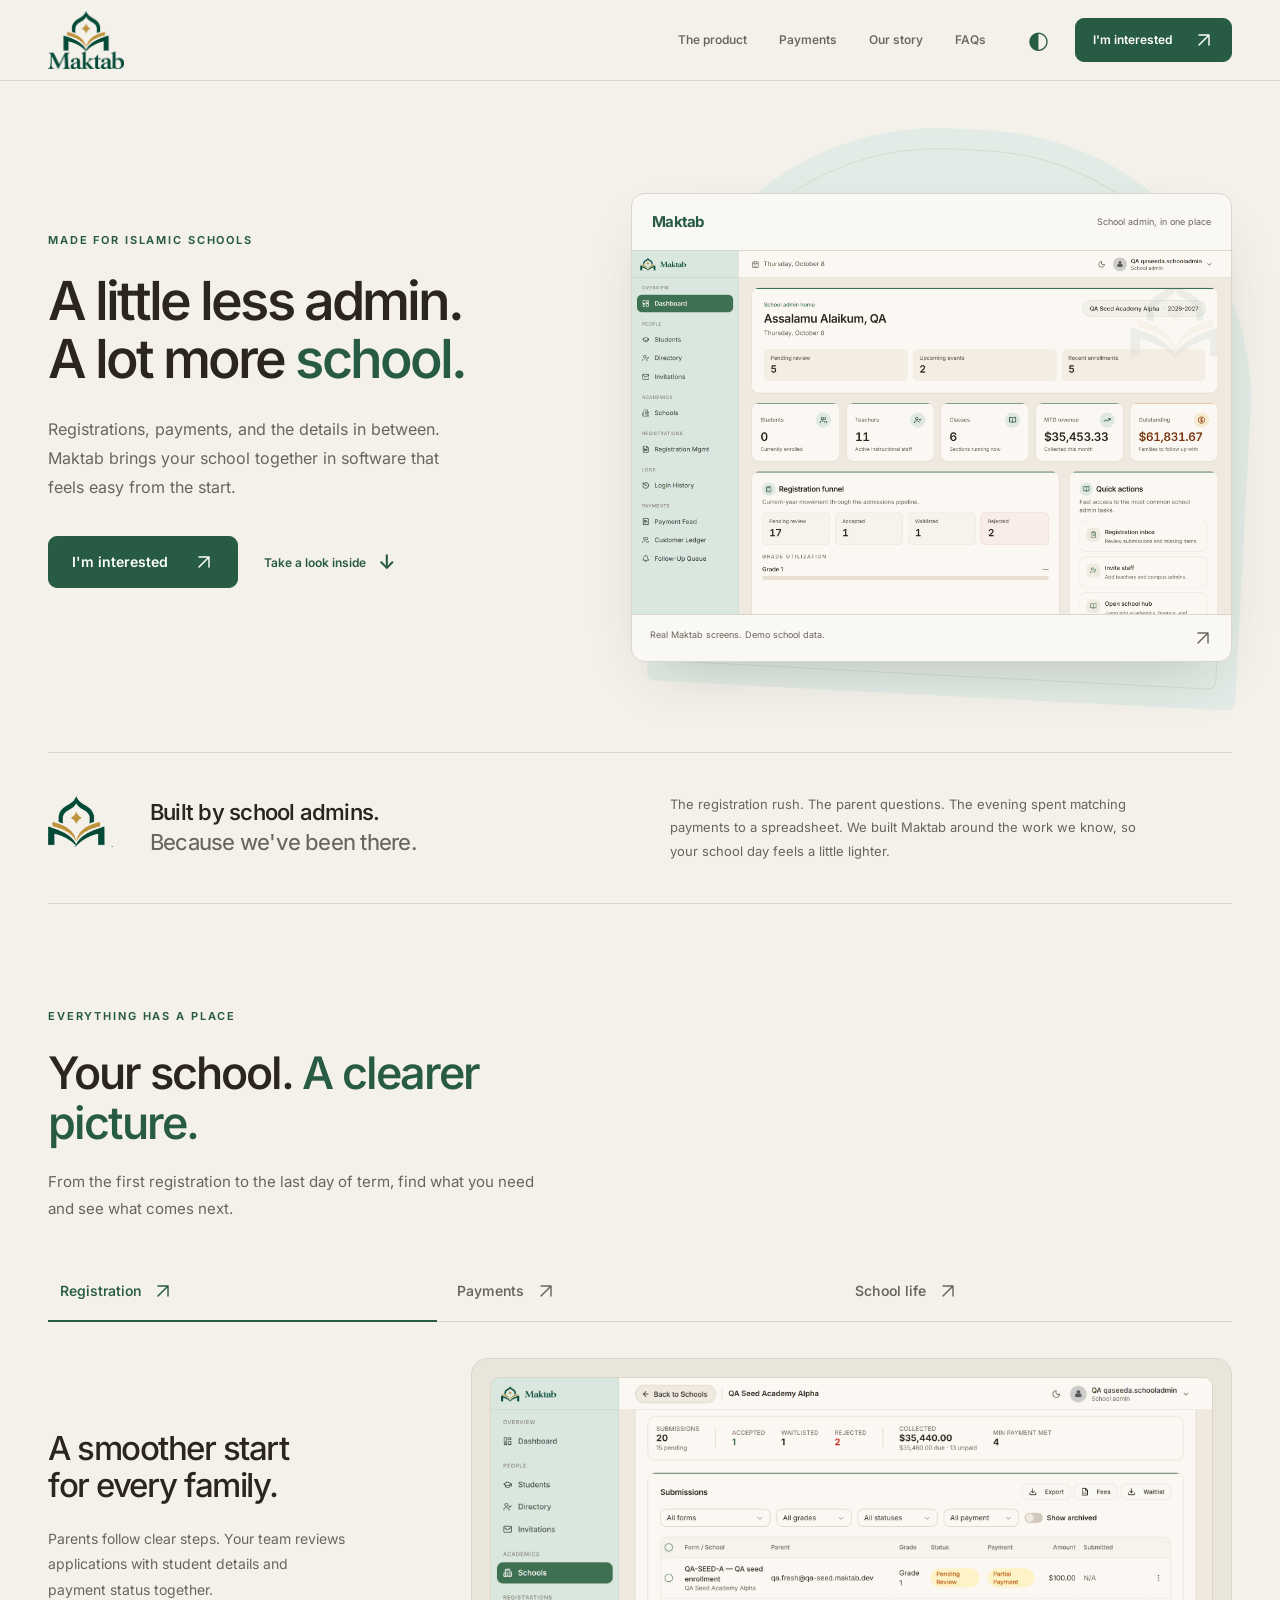
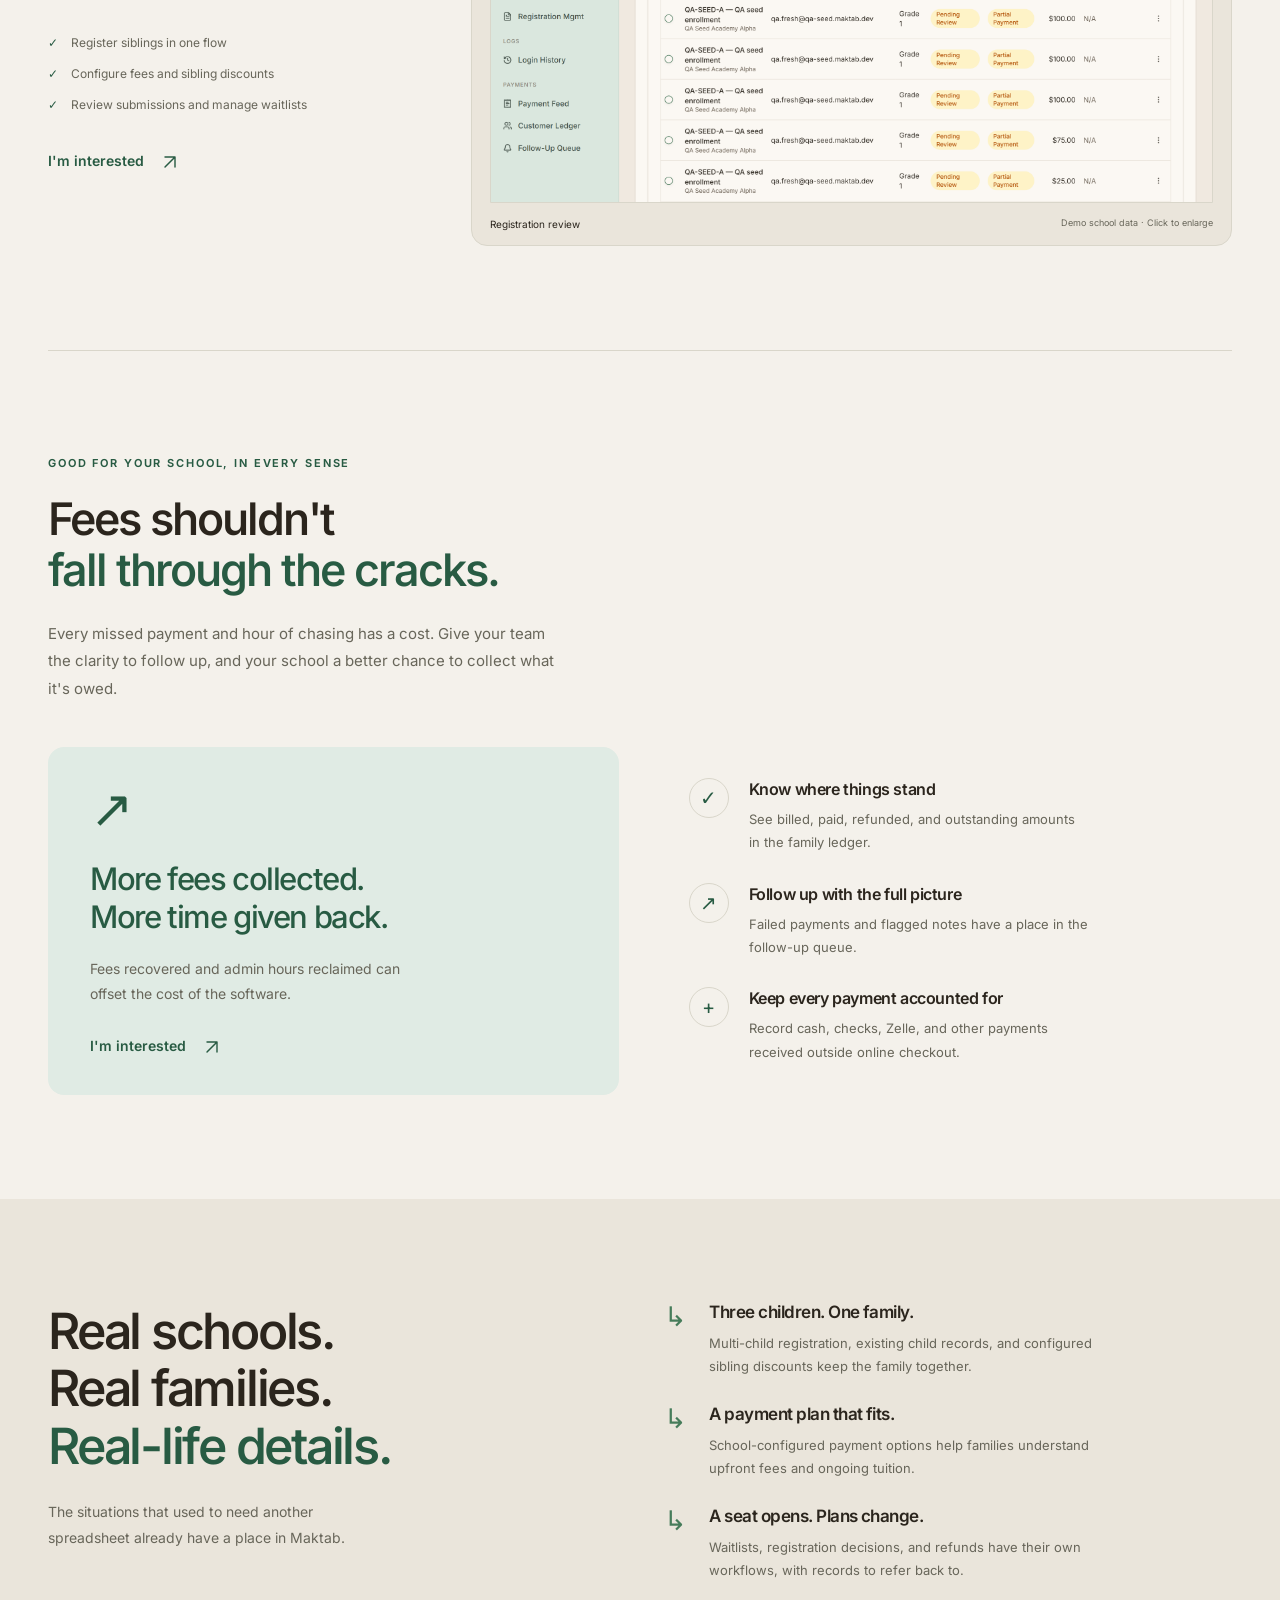
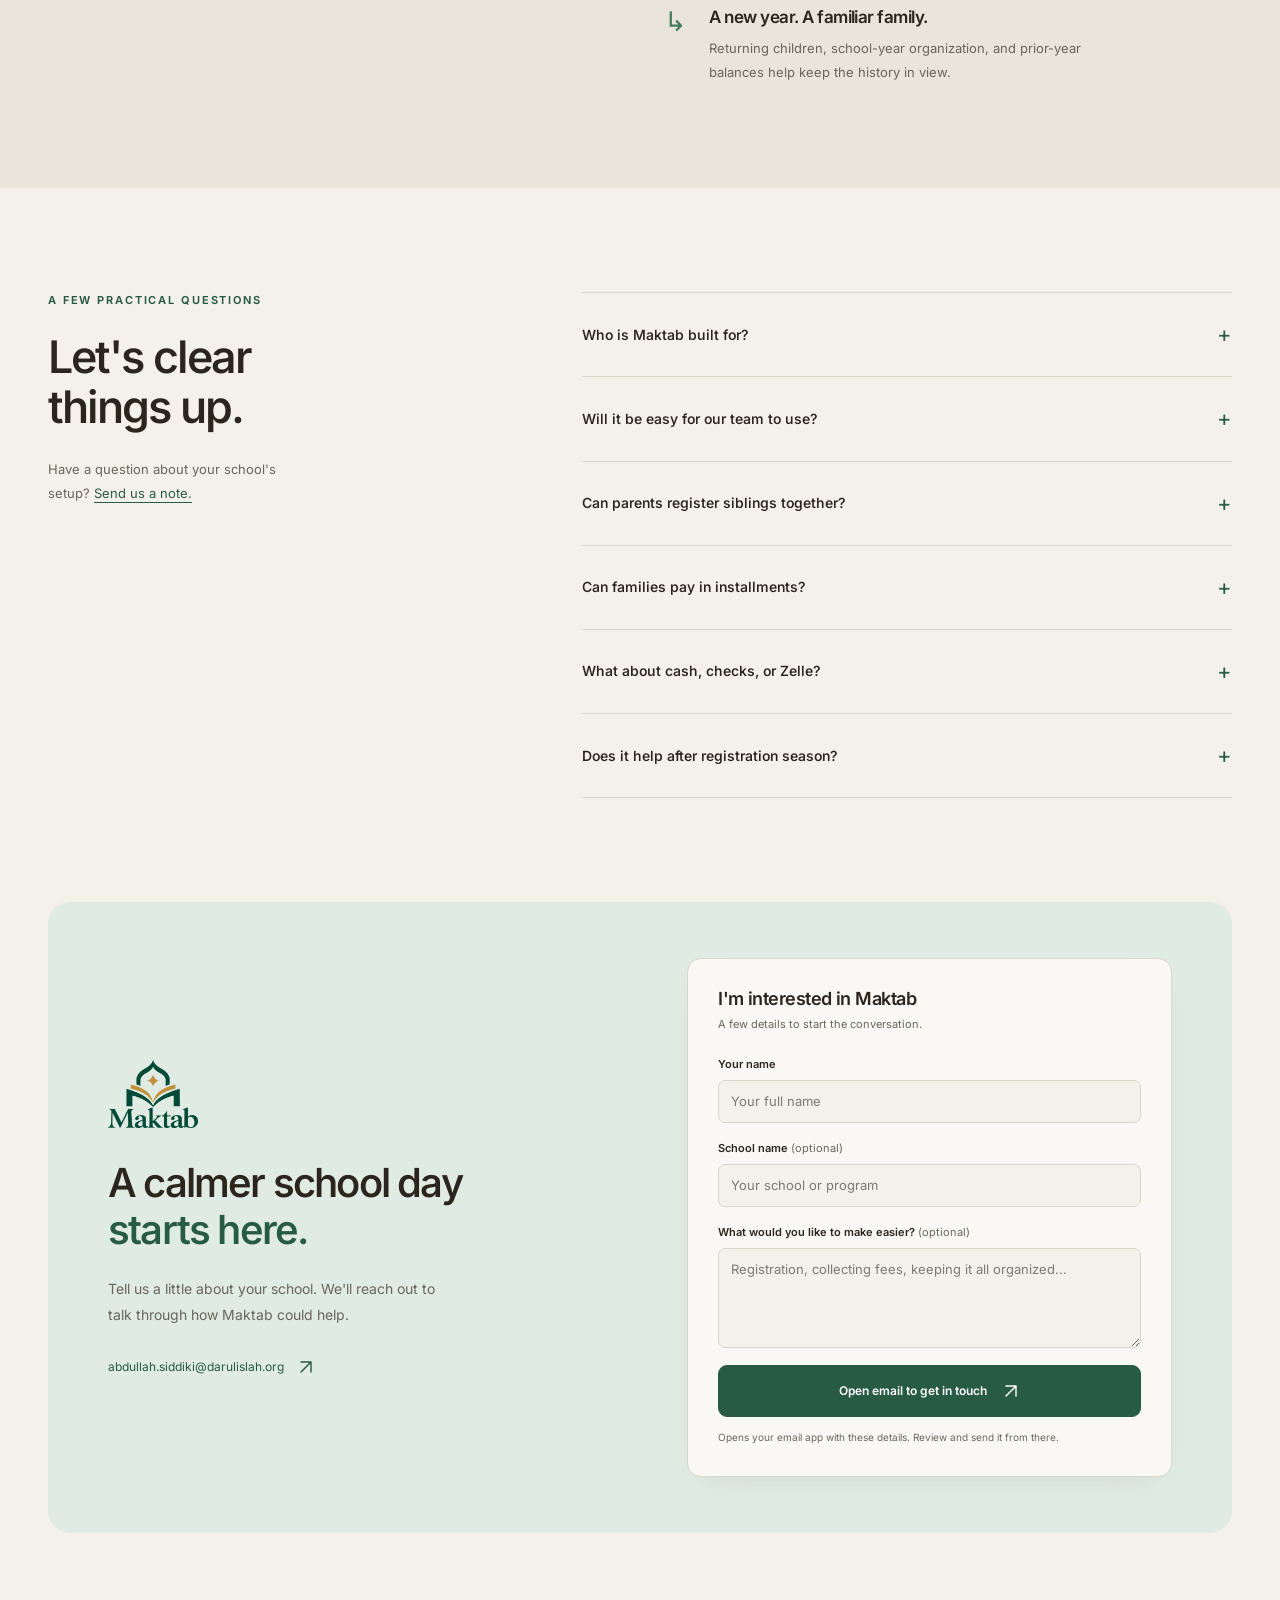
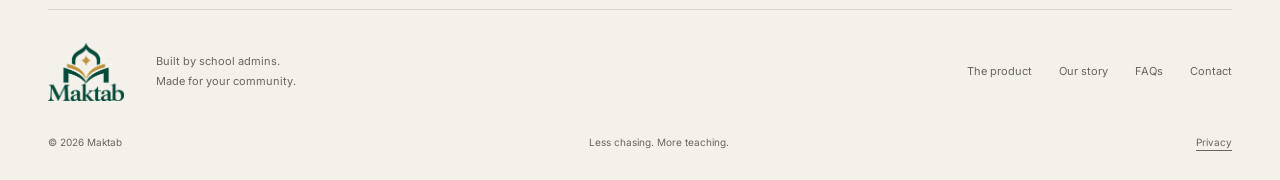
==== commit cf788e46: "Refresh product screenshots, logo and icons for the new Maktab look Co-Authored-By: Claude Sonnet 5." ====
--- a/public/index.html
+++ b/public/index.html
@@ -11,7 +11,10 @@
   <meta property="og:type" content="website">
   <meta property="og:image" content="https://darul-islah.github.io/maktab-marketing/assets/social.png">
   <meta name="twitter:card" content="summary_large_image">
-  <link rel="icon" type="image/png" href="assets/maktab-logo.png">
+  <link rel="icon" href="assets/favicon.ico" sizes="48x48">
+  <link rel="icon" type="image/png" sizes="32x32" href="assets/favicon-32.png">
+  <link rel="icon" type="image/png" sizes="16x16" href="assets/favicon-16.png">
+  <link rel="apple-touch-icon" href="assets/apple-touch-icon.png">
   <link rel="preload" href="assets/inter-latin.woff2" as="font" type="font/woff2" crossorigin>
   <link rel="stylesheet" href="styles.css">
   <script src="site.js" defer></script>
@@ -20,7 +23,7 @@
 <a class="skip-link" href="#main">Skip to content</a>
 <header class="site-header">
   <div class="nav-wrap container">
-    <a class="brand" href="#home" aria-label="Maktab home"><img src="assets/maktab-logo.png" width="90" height="74" alt="Maktab"></a>
+    <a class="brand" href="#home" aria-label="Maktab home"><img src="assets/maktab-logo.png" width="90" height="68" alt="Maktab"></a>
     <nav id="main-nav" aria-label="Main navigation">
       <a href="#how-it-works">The product</a><a href="#payments">Payments</a><a href="#our-story">Our story</a><a href="#faq">FAQs</a>
     </nav>
@@ -46,7 +49,7 @@
   </section>
 
   <section class="origin container" id="our-story" aria-labelledby="origin-heading">
-    <div class="origin-mark" aria-hidden="true"><img src="assets/maktab-logo.png" alt="" width="120" height="100" loading="lazy"></div>
+    <div class="origin-mark" aria-hidden="true"><img src="assets/maktab-mark.png" alt="" width="120" height="91" loading="lazy"></div>
     <h2 id="origin-heading">Built by school admins.<br> <span>Because we've been there.</span></h2>
     <p>The registration rush. The parent questions. The evening spent matching payments to a spreadsheet. We built Maktab around the work we know, so your school day feels a little lighter.</p>
   </section>
@@ -100,11 +103,11 @@
   </section>
 
   <section class="contact-section container" id="contact" aria-labelledby="contact-heading">
-    <div class="contact-inner"><div class="contact-copy"><img class="contact-logo" src="assets/maktab-logo.png" alt="" width="120" height="100" loading="lazy"><h2 id="contact-heading">A calmer school day<br> <span>starts here.</span></h2><p>Tell us a little about your school. We'll reach out to talk through how Maktab could help.</p><a class="contact-address" href="mailto:abdullah.siddiki@darulislah.org">abdullah.siddiki@darulislah.org <svg class="arrow-icon" aria-hidden="true" viewBox="0 0 24 24" fill="none"><path d="M6 18 18 6M6 6h12v12" stroke="currentColor" stroke-width="1.7" stroke-linecap="round" stroke-linejoin="round"/></svg></a></div>
+    <div class="contact-inner"><div class="contact-copy"><img class="contact-logo" src="assets/maktab-logo.png" alt="" width="120" height="91" loading="lazy"><h2 id="contact-heading">A calmer school day<br> <span>starts here.</span></h2><p>Tell us a little about your school. We'll reach out to talk through how Maktab could help.</p><a class="contact-address" href="mailto:abdullah.siddiki@darulislah.org">abdullah.siddiki@darulislah.org <svg class="arrow-icon" aria-hidden="true" viewBox="0 0 24 24" fill="none"><path d="M6 18 18 6M6 6h12v12" stroke="currentColor" stroke-width="1.7" stroke-linecap="round" stroke-linejoin="round"/></svg></a></div>
     <form id="interest-form" class="interest-form"><div class="form-heading"><h3>I'm interested in Maktab</h3><p>A few details to start the conversation.</p></div><label for="name">Your name</label><input id="name" name="name" autocomplete="name" maxlength="100" required placeholder="Your full name"><label for="school">School name <span>(optional)</span></label><input id="school" name="school" autocomplete="organization" maxlength="160" placeholder="Your school or program"><label for="message">What would you like to make easier? <span>(optional)</span></label><textarea id="message" name="message" rows="3" maxlength="1500" placeholder="Registration, collecting fees, keeping it all organized..."></textarea><button class="button" type="submit">Open email to get in touch <svg class="arrow-icon" aria-hidden="true" viewBox="0 0 24 24" fill="none"><path d="M6 18 18 6M6 6h12v12" stroke="currentColor" stroke-width="1.7" stroke-linecap="round" stroke-linejoin="round"/></svg></button><p class="form-note">Opens your email app with these details. Review and send it from there.</p><p id="form-status" class="form-status" role="status"></p><noscript><p>Email us directly at <a href="mailto:abdullah.siddiki@darulislah.org">abdullah.siddiki@darulislah.org</a>.</p></noscript></form></div>
   </section>
 </main>
-<footer class="container site-footer"><div class="footer-top"><a class="brand" href="#home" aria-label="Maktab home"><img src="assets/maktab-logo.png" width="90" height="74" alt="Maktab"></a><p>Built by school admins.<br> Made for your community.</p><nav aria-label="Footer navigation"><a href="#how-it-works">The product</a><a href="#our-story">Our story</a><a href="#faq">FAQs</a><a href="mailto:abdullah.siddiki@darulislah.org">Contact</a></nav></div><div class="footer-bottom"><p>© <span id="year">2026</span> Maktab</p><p>Less chasing. More teaching.</p><button class="privacy-link" data-open-privacy type="button">Privacy</button></div></footer>
+<footer class="container site-footer"><div class="footer-top"><a class="brand" href="#home" aria-label="Maktab home"><img src="assets/maktab-logo.png" width="90" height="68" alt="Maktab"></a><p>Built by school admins.<br> Made for your community.</p><nav aria-label="Footer navigation"><a href="#how-it-works">The product</a><a href="#our-story">Our story</a><a href="#faq">FAQs</a><a href="mailto:abdullah.siddiki@darulislah.org">Contact</a></nav></div><div class="footer-bottom"><p>© <span id="year">2026</span> Maktab</p><p>Less chasing. More teaching.</p><button class="privacy-link" data-open-privacy type="button">Privacy</button></div></footer>
 
 <dialog id="image-dialog" class="image-dialog" aria-label="Product screenshot"><button class="dialog-close" type="button" aria-label="Close screenshot">×</button><img id="dialog-image" src="assets/dashboard.png" alt=""><p id="dialog-caption"></p></dialog>
 <dialog id="privacy-dialog" class="privacy-dialog" aria-labelledby="privacy-heading"><button class="dialog-close" type="button" aria-label="Close privacy notice">×</button><h2 id="privacy-heading">A simple privacy note</h2><p>This landing page does not use analytics or advertising cookies. Your color-theme preference is stored in your browser.</p><p>The interest form prepares an email on your device. It does not send or store your form details on this website. Your email is sent only when you send it through your email provider. We use information you email us to respond to your inquiry.</p><p>GitHub Pages hosts this website and may process technical request information to deliver it. For questions about your inquiry, contact <a href="mailto:abdullah.siddiki@darulislah.org">abdullah.siddiki@darulislah.org</a>.</p></dialog>
--- a/public/styles.css
+++ b/public/styles.css
@@ -30,6 +30,7 @@
   h2,.payments-heading h2,.faq-intro h2{font-size:32px;line-height:1.16}
   .details-heading h2{font-size:34px}
   .product-tabs button{font-size:12px;justify-content:center;padding:14px 4px;min-height:48px}
+  .product-tabs .arrow-icon{display:none}
   .product-copy h3{font-size:27px;line-height:1.2}
   .product-copy .check-list{font-size:13px;margin:16px 0}
   .product-copy .text-link{min-height:44px;font-size:13px}
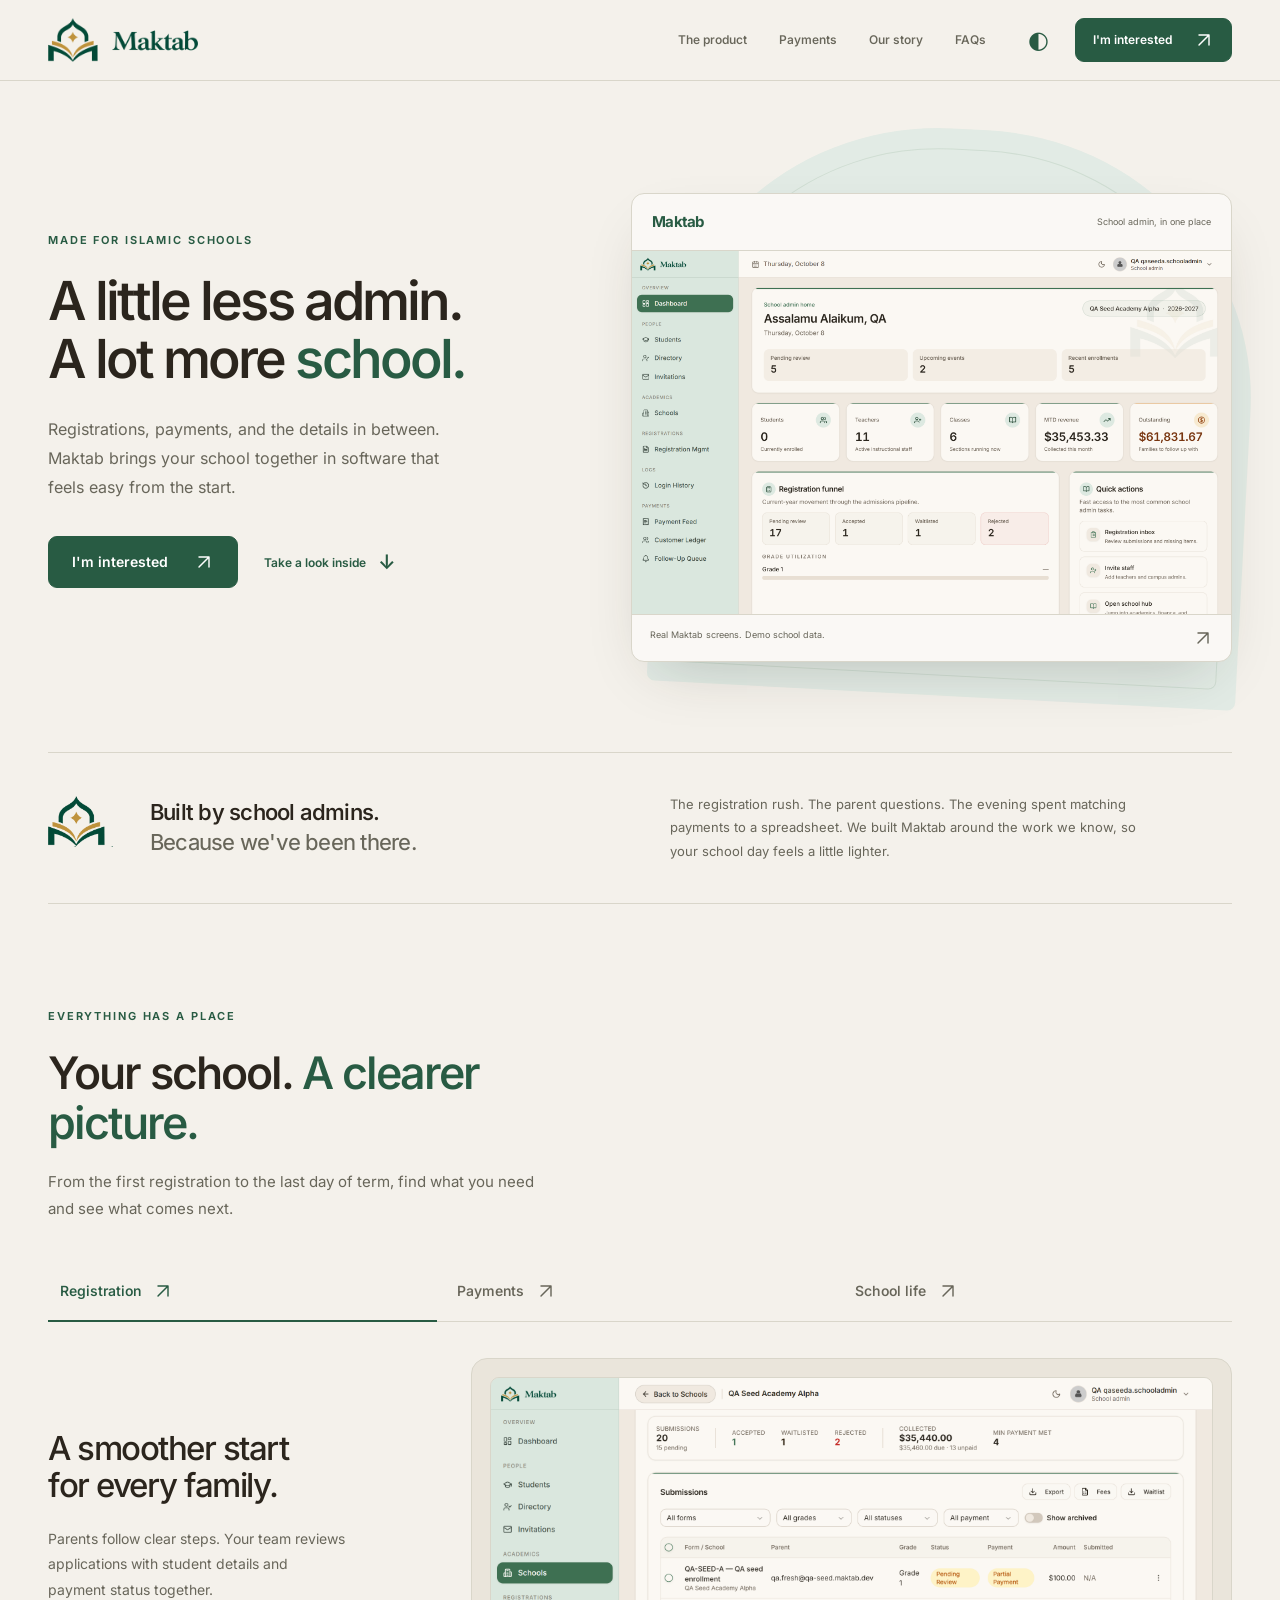
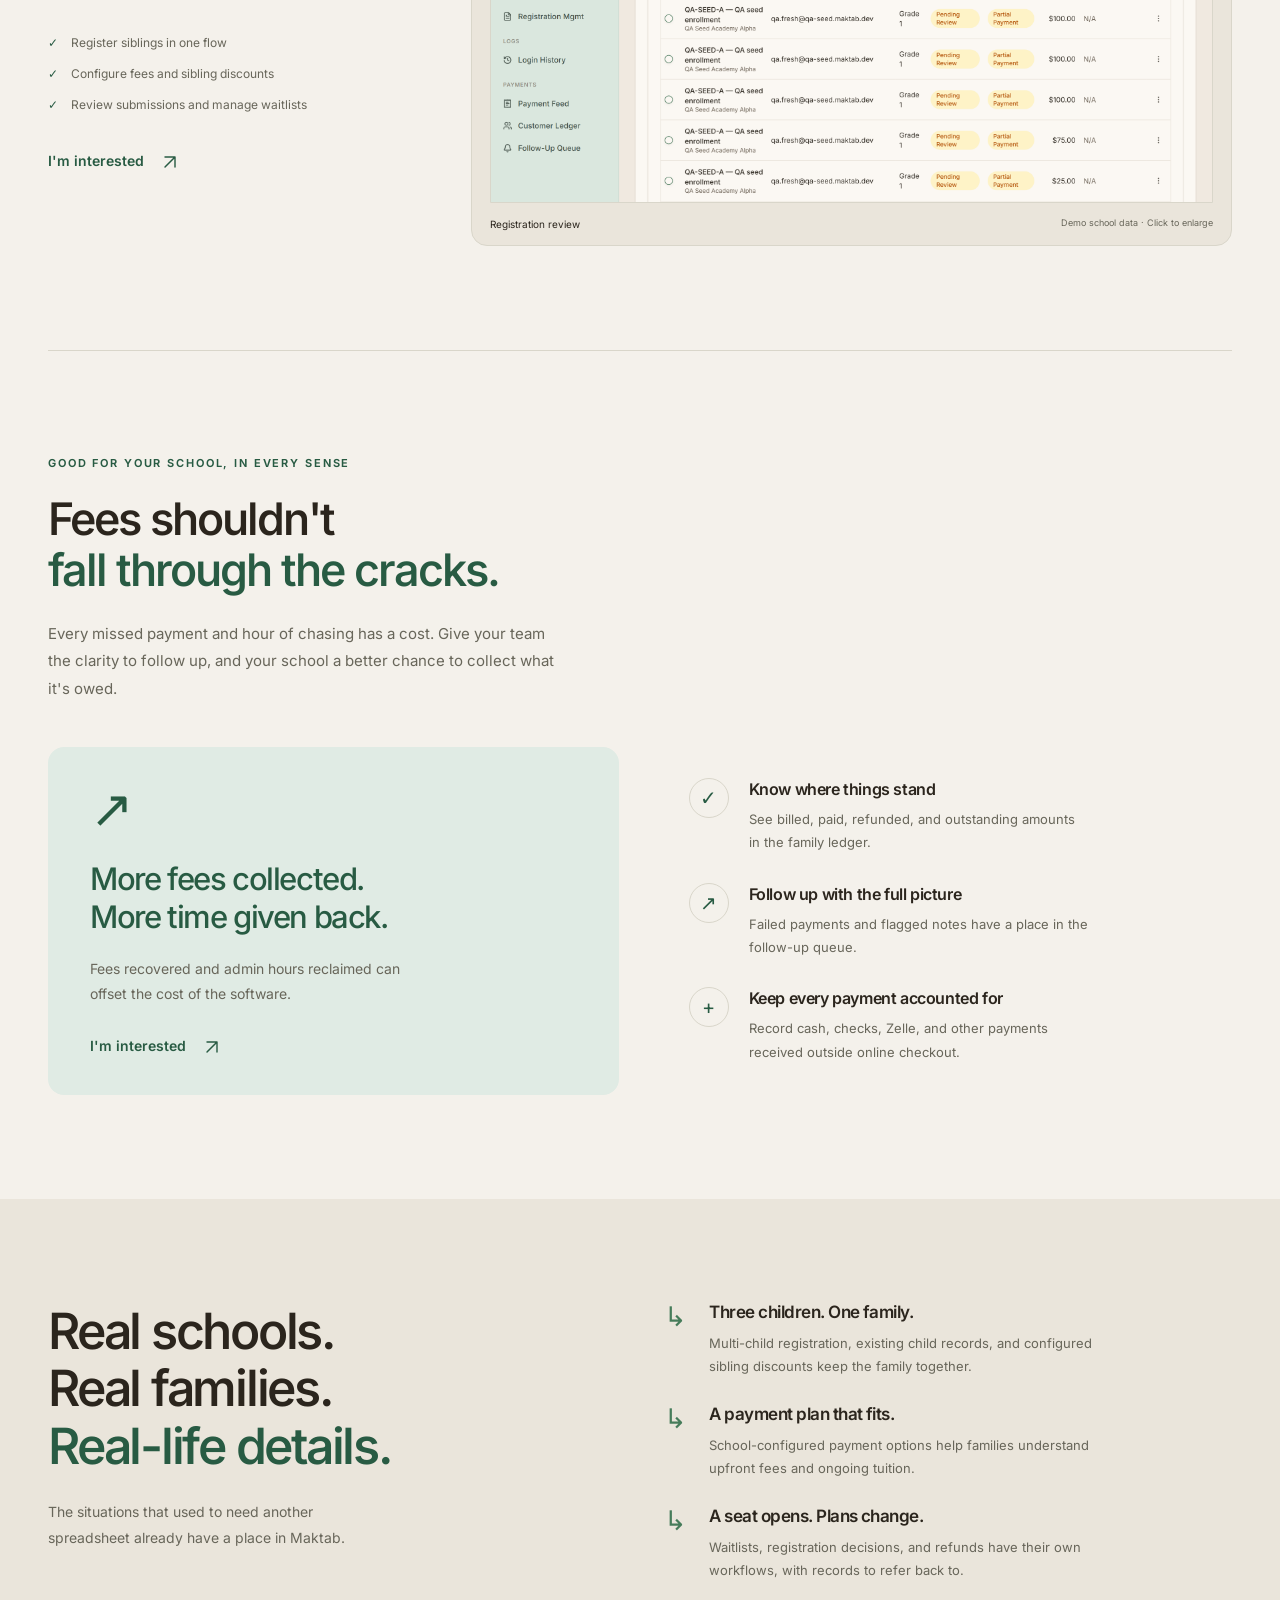
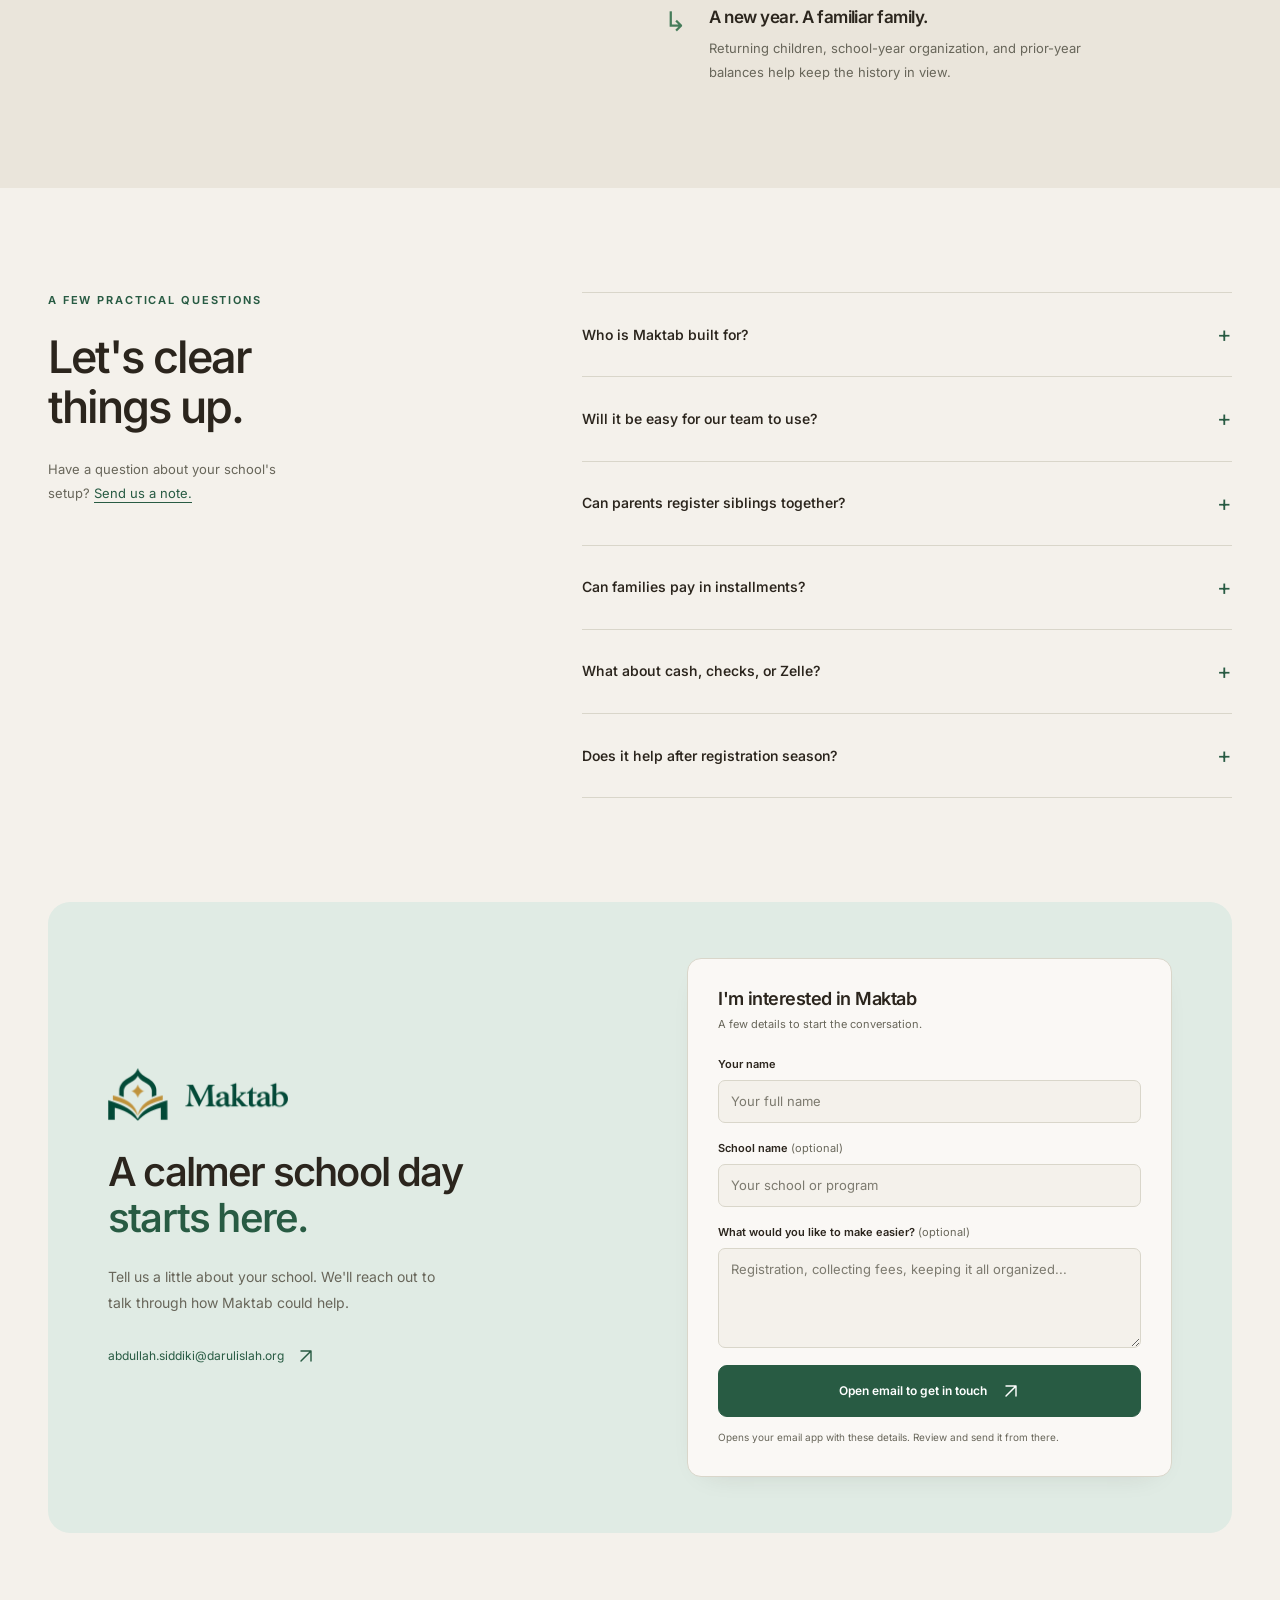
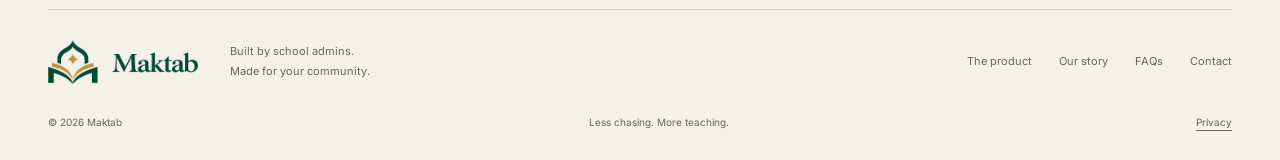
==== commit ce9c09ab: "Use the horizontal Maktab lockup and reversed dark-mode logos Co-Authored-By: Claude Sonnet 5.5 <nor" ====
--- a/public/index.html
+++ b/public/index.html
@@ -23,7 +23,7 @@
 <a class="skip-link" href="#main">Skip to content</a>
 <header class="site-header">
   <div class="nav-wrap container">
-    <a class="brand" href="#home" aria-label="Maktab home"><img src="assets/maktab-logo.png" width="90" height="68" alt="Maktab"></a>
+    <a class="brand" href="#home" aria-label="Maktab home"><img class="brand-logo logo-light" src="assets/maktab-header-horizontal.png" width="150" height="44" alt="Maktab"><img class="brand-logo logo-dark" src="assets/maktab-header-horizontal-reversed.png" width="150" height="44" alt=""></a>
     <nav id="main-nav" aria-label="Main navigation">
       <a href="#how-it-works">The product</a><a href="#payments">Payments</a><a href="#our-story">Our story</a><a href="#faq">FAQs</a>
     </nav>
@@ -49,7 +49,7 @@
   </section>
 
   <section class="origin container" id="our-story" aria-labelledby="origin-heading">
-    <div class="origin-mark" aria-hidden="true"><img src="assets/maktab-mark.png" alt="" width="120" height="91" loading="lazy"></div>
+    <div class="origin-mark" aria-hidden="true"><img class="logo-light" src="assets/maktab-mark.png" alt="" width="120" height="94" loading="lazy"><img class="logo-dark" src="assets/maktab-mark-reversed.png" alt="" width="120" height="94" loading="lazy"></div>
     <h2 id="origin-heading">Built by school admins.<br> <span>Because we've been there.</span></h2>
     <p>The registration rush. The parent questions. The evening spent matching payments to a spreadsheet. We built Maktab around the work we know, so your school day feels a little lighter.</p>
   </section>
@@ -103,11 +103,11 @@
   </section>
 
   <section class="contact-section container" id="contact" aria-labelledby="contact-heading">
-    <div class="contact-inner"><div class="contact-copy"><img class="contact-logo" src="assets/maktab-logo.png" alt="" width="120" height="91" loading="lazy"><h2 id="contact-heading">A calmer school day<br> <span>starts here.</span></h2><p>Tell us a little about your school. We'll reach out to talk through how Maktab could help.</p><a class="contact-address" href="mailto:abdullah.siddiki@darulislah.org">abdullah.siddiki@darulislah.org <svg class="arrow-icon" aria-hidden="true" viewBox="0 0 24 24" fill="none"><path d="M6 18 18 6M6 6h12v12" stroke="currentColor" stroke-width="1.7" stroke-linecap="round" stroke-linejoin="round"/></svg></a></div>
+    <div class="contact-inner"><div class="contact-copy"><img class="contact-logo logo-light" src="assets/maktab-header-horizontal.png" alt="" width="180" height="53" loading="lazy"><img class="contact-logo logo-dark" src="assets/maktab-header-horizontal-reversed.png" alt="" width="180" height="53" loading="lazy"><h2 id="contact-heading">A calmer school day<br> <span>starts here.</span></h2><p>Tell us a little about your school. We'll reach out to talk through how Maktab could help.</p><a class="contact-address" href="mailto:abdullah.siddiki@darulislah.org">abdullah.siddiki@darulislah.org <svg class="arrow-icon" aria-hidden="true" viewBox="0 0 24 24" fill="none"><path d="M6 18 18 6M6 6h12v12" stroke="currentColor" stroke-width="1.7" stroke-linecap="round" stroke-linejoin="round"/></svg></a></div>
     <form id="interest-form" class="interest-form"><div class="form-heading"><h3>I'm interested in Maktab</h3><p>A few details to start the conversation.</p></div><label for="name">Your name</label><input id="name" name="name" autocomplete="name" maxlength="100" required placeholder="Your full name"><label for="school">School name <span>(optional)</span></label><input id="school" name="school" autocomplete="organization" maxlength="160" placeholder="Your school or program"><label for="message">What would you like to make easier? <span>(optional)</span></label><textarea id="message" name="message" rows="3" maxlength="1500" placeholder="Registration, collecting fees, keeping it all organized..."></textarea><button class="button" type="submit">Open email to get in touch <svg class="arrow-icon" aria-hidden="true" viewBox="0 0 24 24" fill="none"><path d="M6 18 18 6M6 6h12v12" stroke="currentColor" stroke-width="1.7" stroke-linecap="round" stroke-linejoin="round"/></svg></button><p class="form-note">Opens your email app with these details. Review and send it from there.</p><p id="form-status" class="form-status" role="status"></p><noscript><p>Email us directly at <a href="mailto:abdullah.siddiki@darulislah.org">abdullah.siddiki@darulislah.org</a>.</p></noscript></form></div>
   </section>
 </main>
-<footer class="container site-footer"><div class="footer-top"><a class="brand" href="#home" aria-label="Maktab home"><img src="assets/maktab-logo.png" width="90" height="68" alt="Maktab"></a><p>Built by school admins.<br> Made for your community.</p><nav aria-label="Footer navigation"><a href="#how-it-works">The product</a><a href="#our-story">Our story</a><a href="#faq">FAQs</a><a href="mailto:abdullah.siddiki@darulislah.org">Contact</a></nav></div><div class="footer-bottom"><p>© <span id="year">2026</span> Maktab</p><p>Less chasing. More teaching.</p><button class="privacy-link" data-open-privacy type="button">Privacy</button></div></footer>
+<footer class="container site-footer"><div class="footer-top"><a class="brand" href="#home" aria-label="Maktab home"><img class="brand-logo logo-light" src="assets/maktab-header-horizontal.png" width="150" height="44" alt="Maktab"><img class="brand-logo logo-dark" src="assets/maktab-header-horizontal-reversed.png" width="150" height="44" alt=""></a><p>Built by school admins.<br> Made for your community.</p><nav aria-label="Footer navigation"><a href="#how-it-works">The product</a><a href="#our-story">Our story</a><a href="#faq">FAQs</a><a href="mailto:abdullah.siddiki@darulislah.org">Contact</a></nav></div><div class="footer-bottom"><p>© <span id="year">2026</span> Maktab</p><p>Less chasing. More teaching.</p><button class="privacy-link" data-open-privacy type="button">Privacy</button></div></footer>
 
 <dialog id="image-dialog" class="image-dialog" aria-label="Product screenshot"><button class="dialog-close" type="button" aria-label="Close screenshot">×</button><img id="dialog-image" src="assets/dashboard.png" alt=""><p id="dialog-caption"></p></dialog>
 <dialog id="privacy-dialog" class="privacy-dialog" aria-labelledby="privacy-heading"><button class="dialog-close" type="button" aria-label="Close privacy notice">×</button><h2 id="privacy-heading">A simple privacy note</h2><p>This landing page does not use analytics or advertising cookies. Your color-theme preference is stored in your browser.</p><p>The interest form prepares an email on your device. It does not send or store your form details on this website. Your email is sent only when you send it through your email provider. We use information you email us to respond to your inquiry.</p><p>GitHub Pages hosts this website and may process technical request information to deliver it. For questions about your inquiry, contact <a href="mailto:abdullah.siddiki@darulislah.org">abdullah.siddiki@darulislah.org</a>.</p></dialog>
--- a/public/styles.css
+++ b/public/styles.css
@@ -1,19 +1,19 @@
 @font-face{font-family:Inter;src:url('assets/inter-latin.woff2') format('woff2');font-style:normal;font-weight:100 900;font-display:swap}
 :root{color-scheme:light;--bg:#f4f1eb;--surface:#faf8f5;--ink:#2b251d;--muted:#68665a;--green:#285b43;--green-bright:#467c5a;--sage:#e0ebe4;--sand:#eae5db;--line:#d9d6ca;--gold:#c89836;--button-text:#fff;--shadow:0 24px 60px -24px #2b251d3b;--font:Inter,Arial,sans-serif}
-*{box-sizing:border-box}html{scroll-behavior:smooth;scroll-padding-top:100px}body{margin:0;background:var(--bg);color:var(--ink);font-family:var(--font);font-size:16px;line-height:1.6;-webkit-font-smoothing:antialiased}button,input,textarea{font:inherit}button,a,input,textarea{-webkit-tap-highlight-color:transparent}button,a{touch-action:manipulation}button{cursor:pointer}a{color:inherit;text-decoration:none}button{color:inherit}img{display:block;max-width:100%;height:auto}h1,h2,h3,p,figure{margin:0}h1,h2,h3{line-height:1.12;letter-spacing:-.045em}h1,h2{font-weight:550}h2{font-size:clamp(32px,3.5vw,48px)}h3{font-weight:600}p{color:var(--muted)}button:focus-visible,a:focus-visible,summary:focus-visible{outline:3px solid var(--gold);outline-offset:5px}input:focus-visible,textarea:focus-visible{outline:2px solid var(--green-bright);outline-offset:2px}[hidden]{display:none!important}.container{width:min(1280px,calc(100% - 96px));margin-inline:auto}.section-space{padding-block:104px}.eyebrow{font-size:11px;text-transform:uppercase;letter-spacing:.17em;font-weight:650;color:var(--green);margin-bottom:22px}.button{display:inline-flex;align-items:center;justify-content:center;gap:26px;background:var(--green);color:var(--button-text);border:1px solid var(--green);border-radius:9px;padding:15px 23px;font-size:14px;font-weight:600;line-height:1.3;min-height:52px;white-space:nowrap;transition:background .2s,transform .2s}.button:hover{background:var(--green-bright);transform:translateY(-2px)}.button span{font-size:20px;font-weight:400;line-height:1}.button-small{min-height:44px;padding:11px 17px;font-size:12px;gap:22px}.text-link{font-size:14px;font-weight:600;display:inline-flex;align-items:center;gap:16px;color:var(--green)}.text-link:hover{text-decoration:underline;text-underline-offset:5px}.text-link span{font-size:20px}.skip-link{position:fixed;z-index:100;left:12px;top:-80px;background:var(--green);color:#fff;padding:10px 16px}.skip-link:focus{top:12px}.site-header{position:sticky;top:0;z-index:20;background:var(--bg);border-bottom:1px solid var(--line)}.nav-wrap{height:80px;display:flex;align-items:center;justify-content:space-between;gap:30px}.brand{flex:none;display:block}.brand img{width:76px;height:64px;object-fit:contain}.site-header nav{display:flex;align-items:center;gap:32px;margin-left:auto}.site-header nav a{font-size:12px;font-weight:550;color:var(--muted)}.site-header nav a:hover{color:var(--green)}.nav-actions{display:flex;align-items:center;gap:15px}.theme-toggle{background:none;border:0;font-size:24px;width:44px;height:44px;color:var(--green)}.menu-toggle{display:none}.hero{display:grid;grid-template-columns:1.05fr 1.2fr;gap:48px;align-items:center;min-height:660px;padding-block:78px 90px}.hero-copy{position:relative;z-index:1}.hero h1{font-size:clamp(43px,4.2vw,62px);line-height:1.07;letter-spacing:-.055em;white-space:nowrap}.hero h1 span{color:var(--green)}.hero-description{max-width:430px;font-size:16px;line-height:1.8;margin-top:28px}.hero-actions{display:flex;align-items:center;gap:26px;margin-top:35px}.hero-actions .text-link{font-size:12px;gap:12px}.hero-visual{position:relative;min-width:0;padding:34px 0 0 5px}.hero-arch{position:absolute;background:var(--sage);inset:-30px -18px -34px 35px;border-radius:47% 47% 8px 8px;transform:rotate(3deg);opacity:.85}.hero-arch:after{content:'';position:absolute;inset:20px;border:1px solid var(--green-bright);opacity:.15;border-radius:inherit}.hero-product{position:relative;background:var(--surface);border:1px solid var(--line);border-radius:13px;overflow:hidden;box-shadow:var(--shadow)}.image-heading{display:flex;align-items:center;justify-content:space-between;padding:16px 20px;border-bottom:1px solid var(--line);font-size:9px;color:var(--muted)}.image-brand{font-size:15px;font-weight:700;color:var(--green);letter-spacing:-.05em}.image-zoom{background:transparent;border:0;padding:0;display:block;width:100%;text-align:left;overflow:hidden;cursor:zoom-in}.hero-screen{aspect-ratio:1.3;position:relative}.hero-screen img{width:100%;height:100%;object-fit:cover;object-position:top left}.hero-product figcaption{display:flex;justify-content:space-between;padding:13px 18px;font-size:9px;color:var(--muted);border-top:1px solid var(--line)}.hero-product figcaption span{font-size:16px}.origin{display:grid;grid-template-columns:70px 1fr 1.15fr;align-items:center;gap:32px;border-top:1px solid var(--line);border-bottom:1px solid var(--line);padding-block:40px}.origin-mark{height:65px;width:65px;overflow:hidden}.origin-mark img{width:65px;max-width:none}.origin h2{font-size:22px;line-height:1.35;letter-spacing:-.035em}.origin h2 span{color:var(--muted);font-weight:450}.origin p{font-size:13px;max-width:480px;line-height:1.8}.section-intro{max-width:590px;margin-bottom:40px}.section-intro h2 span{color:var(--green)}.section-intro>p:last-child{font-size:15px;max-width:490px;margin-top:20px;line-height:1.8}.product-tabs{display:grid;grid-template-columns:repeat(3,1fr);border-bottom:1px solid var(--line);gap:8px;margin-bottom:36px}.product-tabs button{padding:18px 12px;background:transparent;border:0;border-bottom:2px solid transparent;margin-bottom:-1px;display:flex;align-items:center;gap:12px;color:var(--muted);font-size:14px;font-weight:550;text-align:left}.product-tabs button>span:last-child{margin-left:auto;font-size:18px}.product-tabs button[aria-selected=true]{border-color:var(--green);color:var(--green)}.tab-number{font-size:10px;opacity:.65;font-variant-numeric:tabular-nums}.product-panel{display:grid;grid-template-columns:.8fr 1.65fr;gap:54px;align-items:center;min-height:400px}.product-copy h3{font-size:33px;font-weight:500}.product-copy>p{font-size:14px;line-height:1.8;margin-top:22px;max-width:300px}.check-list{list-style:none;padding:0;margin:25px 0 28px;font-size:12px;color:var(--muted)}.check-list li{padding-block:6px;padding-left:23px;position:relative}.check-list li:before{content:'✓';position:absolute;left:0;color:var(--green)}.product-shot{min-width:0;background:var(--sand);border-radius:16px;padding:18px 18px 0;border:1px solid var(--line)}.product-shot .image-zoom{border-radius:9px 9px 0 0;border:1px solid var(--line);aspect-ratio:1.7}.product-shot img{width:100%;height:100%;object-fit:cover;object-position:top}.product-shot figcaption{display:flex;justify-content:space-between;gap:10px;padding-block:13px;font-size:10px;color:var(--ink)}.product-shot figcaption span{color:var(--muted);font-size:9px}.payments-section{border-top:1px solid var(--line)}.payments-heading{max-width:650px}.payments-heading h2 span{color:var(--green)}.payments-heading>p:last-child{max-width:520px;margin-top:25px;font-size:15px;line-height:1.85}.value-grid{display:grid;grid-template-columns:1.05fr 1fr;gap:70px;margin-top:44px;align-items:center}.value-primary{padding:36px 42px;background:var(--sage);border-radius:16px;position:relative;overflow:hidden}.value-symbol{color:var(--green);font-size:52px;line-height:1;margin-bottom:25px}.value-primary h3{font-size:31px;font-weight:500;line-height:1.22;color:var(--green)}.value-primary p{font-size:14px;line-height:1.85;max-width:330px;margin-top:20px}.value-primary .text-link{margin-top:28px}.value-details{display:grid;gap:28px}.value-details article{display:flex;gap:20px}.detail-icon{flex:none;width:40px;height:40px;border:1px solid var(--line);border-radius:50%;display:grid;place-items:center;color:var(--green);font-size:20px}.value-details h3{font-size:16px;letter-spacing:-.025em;margin:3px 0 9px}.value-details p{font-size:13px;line-height:1.8;max-width:340px}.details-section{background:var(--sand)}.details-layout{display:grid;grid-template-columns:1fr 1.1fr;gap:100px}.details-heading h2{font-size:clamp(34px,3.9vw,54px);line-height:1.15}.details-heading h2 span{color:var(--green)}.details-heading p{max-width:320px;font-size:14px;margin-top:24px;line-height:1.85}.detail-rows{display:grid;gap:26px}.detail-rows article{display:flex;gap:22px}.detail-rows article>span{color:var(--green-bright);font-size:27px;line-height:1}.detail-rows h3{font-size:17px;letter-spacing:-.03em;margin-bottom:10px}.detail-rows p{font-size:13px;line-height:1.8;max-width:400px}.faq-section{display:grid;grid-template-columns:.8fr 1.2fr;gap:100px}.faq-intro p:last-child{max-width:260px;margin-top:25px;font-size:13px;line-height:1.85}.faq-intro p a{text-decoration:underline;text-underline-offset:4px;color:var(--green)}.faq-list details{border-bottom:1px solid var(--line)}.faq-list details:first-child{border-top:1px solid var(--line)}summary{list-style:none;cursor:pointer;padding:24px 0;display:flex;justify-content:space-between;align-items:center;gap:20px;font-size:14px;font-weight:550;line-height:1.6}summary::-webkit-details-marker{display:none}summary span{font-size:22px;font-weight:400;color:var(--green);transition:transform .2s}details[open] summary span{transform:rotate(45deg)}details p{padding:0 25px 24px 0;font-size:13px;line-height:1.85}.contact-section{padding-bottom:76px}.contact-inner{background:var(--sage);border-radius:22px;display:grid;grid-template-columns:1.05fr 1fr;gap:70px;padding:56px 60px;align-items:center}.contact-logo{width:90px;height:76px;object-fit:contain;margin-bottom:28px}.contact-copy h2{font-size:40px;line-height:1.17}.contact-copy h2 span{color:var(--green)}.contact-copy>p{font-size:14px;margin-top:22px;max-width:340px;line-height:1.85}.contact-address{display:inline-flex;gap:12px;font-size:12px;color:var(--green);margin-top:30px;overflow-wrap:anywhere}.interest-form{background:var(--surface);border:1px solid var(--line);border-radius:14px;padding:30px;box-shadow:0 10px 30px -20px #2b251d33}.form-heading h3{font-size:18px;letter-spacing:-.03em}.form-heading p{font-size:11px;margin-top:7px;margin-bottom:22px}.interest-form label{display:block;font-size:11px;font-weight:600;margin-bottom:6px}.interest-form label span{font-weight:400;color:var(--muted)}input,textarea{display:block;width:100%;background:var(--bg);color:var(--ink);border:1px solid var(--line);border-radius:7px;padding:11px 12px;font-size:13px;line-height:1.5;margin-bottom:17px}input::placeholder,textarea::placeholder{color:var(--muted);opacity:.85}textarea{resize:vertical;min-height:100px;max-height:250px}.interest-form .button{width:100%;font-size:12px;gap:14px;padding-inline:12px}.form-note{font-size:10px;line-height:1.7;margin-top:12px}.form-status{font-size:12px;color:var(--green);margin-top:10px}.form-status:empty{display:none}.footer-top{border-top:1px solid var(--line);padding-top:30px;display:flex;gap:32px;align-items:center}.footer-top>p{font-size:11px;line-height:1.8}.footer-top nav{margin-left:auto;display:flex;gap:27px;font-size:11px;color:var(--muted)}.footer-top a:hover{color:var(--green)}.footer-bottom{display:flex;justify-content:space-between;gap:20px;font-size:10px;color:var(--muted);padding-block:30px}.privacy-link{border:0;background:none;font-size:10px;padding:0;color:var(--muted);text-decoration:underline;text-underline-offset:4px}.image-dialog{padding:40px 20px 18px;width:min(1300px,94vw);max-height:94dvh;border:1px solid var(--line);border-radius:16px;background:var(--surface);color:var(--ink);overflow:auto}.image-dialog img{width:100%;height:auto}.image-dialog p{font-size:12px;margin-top:12px}.dialog-close{position:absolute;right:10px;top:4px;border:0;background:var(--surface);color:var(--ink);width:38px;height:36px;font-size:28px;line-height:1}.privacy-dialog{width:min(600px,90vw);background:var(--surface);color:var(--ink);border:1px solid var(--line);border-radius:15px;padding:46px 35px 32px}.privacy-dialog h2{font-size:26px;margin-bottom:22px}.privacy-dialog p{font-size:14px;margin-block:15px}.privacy-dialog a{color:var(--green);overflow-wrap:anywhere}dialog::backdrop{background:#14271fc4;backdrop-filter:blur(4px)}
-html[data-theme=dark]{color-scheme:dark;--bg:#1a211c;--surface:#232c25;--ink:#f1efe7;--muted:#b5bbae;--green:#b0d0ad;--green-bright:#92b991;--sage:#2c3d31;--sand:#232e27;--line:#3b483b;--button-text:#17251b;--shadow:0 24px 60px -24px #0008}html[data-theme=dark] .brand img,html[data-theme=dark] .contact-logo,html[data-theme=dark] .origin-mark{background:#f4f1eb;border-radius:8px}html[data-theme=dark] .hero-product,html[data-theme=dark] .product-shot{--line:#4b5b49}html[data-theme=dark] .image-zoom{background:#f4f1eb}
+*{box-sizing:border-box}html{scroll-behavior:smooth;scroll-padding-top:100px}body{margin:0;background:var(--bg);color:var(--ink);font-family:var(--font);font-size:16px;line-height:1.6;-webkit-font-smoothing:antialiased}button,input,textarea{font:inherit}button,a,input,textarea{-webkit-tap-highlight-color:transparent}button,a{touch-action:manipulation}button{cursor:pointer}a{color:inherit;text-decoration:none}button{color:inherit}img{display:block;max-width:100%;height:auto}h1,h2,h3,p,figure{margin:0}h1,h2,h3{line-height:1.12;letter-spacing:-.045em}h1,h2{font-weight:550}h2{font-size:clamp(32px,3.5vw,48px)}h3{font-weight:600}p{color:var(--muted)}button:focus-visible,a:focus-visible,summary:focus-visible{outline:3px solid var(--gold);outline-offset:5px}input:focus-visible,textarea:focus-visible{outline:2px solid var(--green-bright);outline-offset:2px}[hidden]{display:none!important}.container{width:min(1280px,calc(100% - 96px));margin-inline:auto}.section-space{padding-block:104px}.eyebrow{font-size:11px;text-transform:uppercase;letter-spacing:.17em;font-weight:650;color:var(--green);margin-bottom:22px}.button{display:inline-flex;align-items:center;justify-content:center;gap:26px;background:var(--green);color:var(--button-text);border:1px solid var(--green);border-radius:9px;padding:15px 23px;font-size:14px;font-weight:600;line-height:1.3;min-height:52px;white-space:nowrap;transition:background .2s,transform .2s}.button:hover{background:var(--green-bright);transform:translateY(-2px)}.button span{font-size:20px;font-weight:400;line-height:1}.button-small{min-height:44px;padding:11px 17px;font-size:12px;gap:22px}.text-link{font-size:14px;font-weight:600;display:inline-flex;align-items:center;gap:16px;color:var(--green)}.text-link:hover{text-decoration:underline;text-underline-offset:5px}.text-link span{font-size:20px}.skip-link{position:fixed;z-index:100;left:12px;top:-80px;background:var(--green);color:#fff;padding:10px 16px}.skip-link:focus{top:12px}.site-header{position:sticky;top:0;z-index:20;background:var(--bg);border-bottom:1px solid var(--line)}.nav-wrap{height:80px;display:flex;align-items:center;justify-content:space-between;gap:30px}.brand{flex:none;display:block}.brand img{width:150px;height:44px;object-fit:contain}.site-header nav{display:flex;align-items:center;gap:32px;margin-left:auto}.site-header nav a{font-size:12px;font-weight:550;color:var(--muted)}.site-header nav a:hover{color:var(--green)}.nav-actions{display:flex;align-items:center;gap:15px}.theme-toggle{background:none;border:0;font-size:24px;width:44px;height:44px;color:var(--green)}.menu-toggle{display:none}.hero{display:grid;grid-template-columns:1.05fr 1.2fr;gap:48px;align-items:center;min-height:660px;padding-block:78px 90px}.hero-copy{position:relative;z-index:1}.hero h1{font-size:clamp(43px,4.2vw,62px);line-height:1.07;letter-spacing:-.055em;white-space:nowrap}.hero h1 span{color:var(--green)}.hero-description{max-width:430px;font-size:16px;line-height:1.8;margin-top:28px}.hero-actions{display:flex;align-items:center;gap:26px;margin-top:35px}.hero-actions .text-link{font-size:12px;gap:12px}.hero-visual{position:relative;min-width:0;padding:34px 0 0 5px}.hero-arch{position:absolute;background:var(--sage);inset:-30px -18px -34px 35px;border-radius:47% 47% 8px 8px;transform:rotate(3deg);opacity:.85}.hero-arch:after{content:'';position:absolute;inset:20px;border:1px solid var(--green-bright);opacity:.15;border-radius:inherit}.hero-product{position:relative;background:var(--surface);border:1px solid var(--line);border-radius:13px;overflow:hidden;box-shadow:var(--shadow)}.image-heading{display:flex;align-items:center;justify-content:space-between;padding:16px 20px;border-bottom:1px solid var(--line);font-size:9px;color:var(--muted)}.image-brand{font-size:15px;font-weight:700;color:var(--green);letter-spacing:-.05em}.image-zoom{background:transparent;border:0;padding:0;display:block;width:100%;text-align:left;overflow:hidden;cursor:zoom-in}.hero-screen{aspect-ratio:1.3;position:relative}.hero-screen img{width:100%;height:100%;object-fit:cover;object-position:top left}.hero-product figcaption{display:flex;justify-content:space-between;padding:13px 18px;font-size:9px;color:var(--muted);border-top:1px solid var(--line)}.hero-product figcaption span{font-size:16px}.origin{display:grid;grid-template-columns:70px 1fr 1.15fr;align-items:center;gap:32px;border-top:1px solid var(--line);border-bottom:1px solid var(--line);padding-block:40px}.origin-mark{height:65px;width:65px;overflow:hidden}.origin-mark img{width:65px;max-width:none}.origin h2{font-size:22px;line-height:1.35;letter-spacing:-.035em}.origin h2 span{color:var(--muted);font-weight:450}.origin p{font-size:13px;max-width:480px;line-height:1.8}.section-intro{max-width:590px;margin-bottom:40px}.section-intro h2 span{color:var(--green)}.section-intro>p:last-child{font-size:15px;max-width:490px;margin-top:20px;line-height:1.8}.product-tabs{display:grid;grid-template-columns:repeat(3,1fr);border-bottom:1px solid var(--line);gap:8px;margin-bottom:36px}.product-tabs button{padding:18px 12px;background:transparent;border:0;border-bottom:2px solid transparent;margin-bottom:-1px;display:flex;align-items:center;gap:12px;color:var(--muted);font-size:14px;font-weight:550;text-align:left}.product-tabs button>span:last-child{margin-left:auto;font-size:18px}.product-tabs button[aria-selected=true]{border-color:var(--green);color:var(--green)}.tab-number{font-size:10px;opacity:.65;font-variant-numeric:tabular-nums}.product-panel{display:grid;grid-template-columns:.8fr 1.65fr;gap:54px;align-items:center;min-height:400px}.product-copy h3{font-size:33px;font-weight:500}.product-copy>p{font-size:14px;line-height:1.8;margin-top:22px;max-width:300px}.check-list{list-style:none;padding:0;margin:25px 0 28px;font-size:12px;color:var(--muted)}.check-list li{padding-block:6px;padding-left:23px;position:relative}.check-list li:before{content:'✓';position:absolute;left:0;color:var(--green)}.product-shot{min-width:0;background:var(--sand);border-radius:16px;padding:18px 18px 0;border:1px solid var(--line)}.product-shot .image-zoom{border-radius:9px 9px 0 0;border:1px solid var(--line);aspect-ratio:1.7}.product-shot img{width:100%;height:100%;object-fit:cover;object-position:top}.product-shot figcaption{display:flex;justify-content:space-between;gap:10px;padding-block:13px;font-size:10px;color:var(--ink)}.product-shot figcaption span{color:var(--muted);font-size:9px}.payments-section{border-top:1px solid var(--line)}.payments-heading{max-width:650px}.payments-heading h2 span{color:var(--green)}.payments-heading>p:last-child{max-width:520px;margin-top:25px;font-size:15px;line-height:1.85}.value-grid{display:grid;grid-template-columns:1.05fr 1fr;gap:70px;margin-top:44px;align-items:center}.value-primary{padding:36px 42px;background:var(--sage);border-radius:16px;position:relative;overflow:hidden}.value-symbol{color:var(--green);font-size:52px;line-height:1;margin-bottom:25px}.value-primary h3{font-size:31px;font-weight:500;line-height:1.22;color:var(--green)}.value-primary p{font-size:14px;line-height:1.85;max-width:330px;margin-top:20px}.value-primary .text-link{margin-top:28px}.value-details{display:grid;gap:28px}.value-details article{display:flex;gap:20px}.detail-icon{flex:none;width:40px;height:40px;border:1px solid var(--line);border-radius:50%;display:grid;place-items:center;color:var(--green);font-size:20px}.value-details h3{font-size:16px;letter-spacing:-.025em;margin:3px 0 9px}.value-details p{font-size:13px;line-height:1.8;max-width:340px}.details-section{background:var(--sand)}.details-layout{display:grid;grid-template-columns:1fr 1.1fr;gap:100px}.details-heading h2{font-size:clamp(34px,3.9vw,54px);line-height:1.15}.details-heading h2 span{color:var(--green)}.details-heading p{max-width:320px;font-size:14px;margin-top:24px;line-height:1.85}.detail-rows{display:grid;gap:26px}.detail-rows article{display:flex;gap:22px}.detail-rows article>span{color:var(--green-bright);font-size:27px;line-height:1}.detail-rows h3{font-size:17px;letter-spacing:-.03em;margin-bottom:10px}.detail-rows p{font-size:13px;line-height:1.8;max-width:400px}.faq-section{display:grid;grid-template-columns:.8fr 1.2fr;gap:100px}.faq-intro p:last-child{max-width:260px;margin-top:25px;font-size:13px;line-height:1.85}.faq-intro p a{text-decoration:underline;text-underline-offset:4px;color:var(--green)}.faq-list details{border-bottom:1px solid var(--line)}.faq-list details:first-child{border-top:1px solid var(--line)}summary{list-style:none;cursor:pointer;padding:24px 0;display:flex;justify-content:space-between;align-items:center;gap:20px;font-size:14px;font-weight:550;line-height:1.6}summary::-webkit-details-marker{display:none}summary span{font-size:22px;font-weight:400;color:var(--green);transition:transform .2s}details[open] summary span{transform:rotate(45deg)}details p{padding:0 25px 24px 0;font-size:13px;line-height:1.85}.contact-section{padding-bottom:76px}.contact-inner{background:var(--sage);border-radius:22px;display:grid;grid-template-columns:1.05fr 1fr;gap:70px;padding:56px 60px;align-items:center}.contact-logo{width:180px;height:53px;object-fit:contain;margin-bottom:28px}.contact-copy h2{font-size:40px;line-height:1.17}.contact-copy h2 span{color:var(--green)}.contact-copy>p{font-size:14px;margin-top:22px;max-width:340px;line-height:1.85}.contact-address{display:inline-flex;gap:12px;font-size:12px;color:var(--green);margin-top:30px;overflow-wrap:anywhere}.interest-form{background:var(--surface);border:1px solid var(--line);border-radius:14px;padding:30px;box-shadow:0 10px 30px -20px #2b251d33}.form-heading h3{font-size:18px;letter-spacing:-.03em}.form-heading p{font-size:11px;margin-top:7px;margin-bottom:22px}.interest-form label{display:block;font-size:11px;font-weight:600;margin-bottom:6px}.interest-form label span{font-weight:400;color:var(--muted)}input,textarea{display:block;width:100%;background:var(--bg);color:var(--ink);border:1px solid var(--line);border-radius:7px;padding:11px 12px;font-size:13px;line-height:1.5;margin-bottom:17px}input::placeholder,textarea::placeholder{color:var(--muted);opacity:.85}textarea{resize:vertical;min-height:100px;max-height:250px}.interest-form .button{width:100%;font-size:12px;gap:14px;padding-inline:12px}.form-note{font-size:10px;line-height:1.7;margin-top:12px}.form-status{font-size:12px;color:var(--green);margin-top:10px}.form-status:empty{display:none}.footer-top{border-top:1px solid var(--line);padding-top:30px;display:flex;gap:32px;align-items:center}.footer-top>p{font-size:11px;line-height:1.8}.footer-top nav{margin-left:auto;display:flex;gap:27px;font-size:11px;color:var(--muted)}.footer-top a:hover{color:var(--green)}.footer-bottom{display:flex;justify-content:space-between;gap:20px;font-size:10px;color:var(--muted);padding-block:30px}.privacy-link{border:0;background:none;font-size:10px;padding:0;color:var(--muted);text-decoration:underline;text-underline-offset:4px}.image-dialog{padding:40px 20px 18px;width:min(1300px,94vw);max-height:94dvh;border:1px solid var(--line);border-radius:16px;background:var(--surface);color:var(--ink);overflow:auto}.image-dialog img{width:100%;height:auto}.image-dialog p{font-size:12px;margin-top:12px}.dialog-close{position:absolute;right:10px;top:4px;border:0;background:var(--surface);color:var(--ink);width:38px;height:36px;font-size:28px;line-height:1}.privacy-dialog{width:min(600px,90vw);background:var(--surface);color:var(--ink);border:1px solid var(--line);border-radius:15px;padding:46px 35px 32px}.privacy-dialog h2{font-size:26px;margin-bottom:22px}.privacy-dialog p{font-size:14px;margin-block:15px}.privacy-dialog a{color:var(--green);overflow-wrap:anywhere}dialog::backdrop{background:#14271fc4;backdrop-filter:blur(4px)}
+html[data-theme=dark]{color-scheme:dark;--bg:#1a211c;--surface:#232c25;--ink:#f1efe7;--muted:#b5bbae;--green:#b0d0ad;--green-bright:#92b991;--sage:#2c3d31;--sand:#232e27;--line:#3b483b;--button-text:#17251b;--shadow:0 24px 60px -24px #0008}.logo-dark{display:none}html[data-theme=dark] .logo-light{display:none}html[data-theme=dark] .logo-dark{display:block}html[data-theme=dark] .hero-product,html[data-theme=dark] .product-shot{--line:#4b5b49}html[data-theme=dark] .image-zoom{background:#f4f1eb}
 .hero-screen{aspect-ratio:1.65}
 @media(min-width:1550px){.hero{min-height:720px}.hero h1{font-size:65px}}
 @media(max-width:1100px){.container{width:calc(100% - 64px)}.hero{gap:25px;min-height:600px}.hero h1{font-size:45px}.hero-description{font-size:14px;max-width:350px}.hero-actions{gap:18px}.hero-actions .button{padding:14px 17px;gap:20px}.hero-arch{inset:-24px -10px -24px 15px}.origin{grid-template-columns:55px 1fr 1.1fr;gap:20px}.origin h2{font-size:19px}.origin p{font-size:12px}.product-panel{gap:35px;grid-template-columns:.85fr 1.4fr}.product-copy h3{font-size:28px}.value-grid{gap:35px}.value-primary{padding:30px}.details-layout,.faq-section{gap:60px}.contact-inner{padding:40px;gap:40px}.contact-copy h2{font-size:34px}.site-header nav{gap:22px}.nav-wrap{gap:20px}.contact-address{font-size:11px}}
 @media(max-width:850px){.site-header nav{gap:16px}.site-header nav a{font-size:11px}.nav-wrap{gap:12px}.nav-actions{gap:6px}.hero{grid-template-columns:1fr;gap:30px;padding-block:55px 70px}.hero-copy{max-width:630px}.hero h1{font-size:clamp(44px,7.7vw,65px)}.hero-description{max-width:440px;font-size:16px}.hero-visual{max-width:670px;padding:30px 15px 10px 0;width:100%;margin-top:20px}.hero-arch{inset:0 0 -12px 80px}.hero-screen{aspect-ratio:1.8}.hero-screen img{object-position:top}.origin{grid-template-columns:65px 1fr}.origin h2{font-size:24px}.origin p{grid-column:2;max-width:520px}.section-space{padding-block:76px}.product-panel{gap:30px;grid-template-columns:1fr}.product-copy{display:grid;grid-template-columns:1fr 1fr;column-gap:35px}.product-copy h3{font-size:30px}.product-copy>p{margin:0;max-width:none}.product-copy .check-list{grid-column:1;margin-block:20px 0}.product-copy .text-link{grid-column:2;grid-row:2;align-self:end;margin-bottom:5px}.value-grid{gap:28px}.value-primary h3{font-size:25px}.value-details p{font-size:12px}.value-details article{gap:12px}.detail-icon{width:32px;height:32px;font-size:17px}.value-details h3{font-size:14px}.details-layout{gap:40px}.details-heading h2{font-size:37px}.faq-section{grid-template-columns:1fr;gap:30px}.faq-intro h2 br{display:none}.faq-intro p:last-child{max-width:450px;margin-top:20px}.contact-inner{grid-template-columns:1fr 1fr;gap:25px;padding:30px}.contact-copy h2{font-size:30px}.interest-form{padding:22px}.footer-top{gap:20px}.footer-top nav{gap:15px}}
-@media(max-width:650px){.container{width:calc(100% - 40px)}.nav-wrap{height:72px}.brand img{width:66px;height:57px}.nav-actions .button-small{font-size:11px;gap:12px;padding:10px 13px}.theme-toggle{font-size:21px;width:35px}.menu-toggle{display:flex;flex-direction:column;justify-content:center;gap:5px;width:40px;height:44px;border:0;background:none;padding:10px}.menu-toggle span{height:1.5px;background:var(--ink);width:20px;transition:transform .2s}.menu-toggle[aria-expanded=true] span:first-child{transform:translateY(3.25px) rotate(45deg)}.menu-toggle[aria-expanded=true] span:last-child{transform:translateY(-3.25px) rotate(-45deg)}.site-header nav{display:none;position:absolute;top:72px;left:0;right:0;flex-direction:column;align-items:stretch;padding:15px 20px;background:var(--bg);border-bottom:1px solid var(--line);box-shadow:0 12px 16px -16px #0008;gap:0}.site-header nav.is-open{display:flex}.site-header nav a{padding:13px 0;font-size:14px}.hero{padding-block:42px 55px;gap:22px}.eyebrow{font-size:10px;margin-bottom:19px}.hero h1{font-size:clamp(35px,8.3vw,52px);letter-spacing:-.055em}.hero-description{font-size:14px;line-height:1.8;margin-top:23px;max-width:340px}.hero-actions{margin-top:26px;gap:18px;flex-wrap:wrap}.hero-actions .button{font-size:13px;min-height:50px;padding:14px 20px}.hero-actions .text-link{font-size:11px}.hero-visual{margin-top:9px;padding:23px 5px 3px 0}.hero-arch{inset:0 -4px -13px 45px}.hero-screen{aspect-ratio:1.35}.image-heading{padding:12px 14px;font-size:8px}.hero-product figcaption{font-size:8px;padding:9px 12px}.origin{gap:18px;grid-template-columns:47px 1fr;padding-block:29px}.origin-mark{width:47px;height:47px}.origin-mark img{width:47px}.origin h2{font-size:20px}.origin p{font-size:12px;grid-column:1/-1;margin-top:0}.section-space{padding-block:61px}h2{font-size:34px}.section-intro{margin-bottom:25px}.section-intro h2 span{display:block}.section-intro>p:last-child{font-size:13px;line-height:1.8;margin-top:18px}.product-tabs{gap:0;margin-bottom:27px}.product-tabs button{padding:15px 7px;font-size:11px;gap:8px;min-height:48px}.product-tabs button>span:last-child{display:none}.tab-number{font-size:9px}.product-panel{gap:27px}.product-copy{display:block}.product-copy h3{font-size:29px}.product-copy h3 br{display:none}.product-copy>p{margin-top:17px;font-size:13px;max-width:350px}.product-copy .check-list{margin:20px 0;font-size:12px}.product-copy .text-link{font-size:12px}.product-shot{padding:10px 10px 0;border-radius:12px}.product-shot .image-zoom{aspect-ratio:1.32}.product-shot img{width:135%;max-width:none;object-fit:cover;object-position:top left}.product-shot figcaption{font-size:9px;padding-block:10px;flex-direction:column;gap:0}.product-shot figcaption span{font-size:8px}.payments-heading h2{font-size:34px}.payments-heading>p:last-child{font-size:13px;margin-top:20px}.value-grid{grid-template-columns:1fr;gap:32px;margin-top:29px}.value-primary{padding:29px}.value-symbol{font-size:40px;margin-bottom:20px}.value-primary h3{font-size:29px}.value-primary p{font-size:13px}.value-primary .text-link{font-size:13px;margin-top:22px}.value-details{gap:24px}.value-details article{gap:16px}.value-details h3{font-size:15px}.value-details p{font-size:12px;max-width:none}.detail-icon{width:36px;height:36px}.details-layout{grid-template-columns:1fr;gap:34px}.details-heading h2{font-size:39px}.details-heading>p{font-size:13px;max-width:310px;margin-top:19px}.detail-rows{gap:26px}.detail-rows article{gap:17px}.detail-rows h3{font-size:16px}.detail-rows p{font-size:12px}.faq-intro h2{font-size:36px}.faq-intro p:last-child{font-size:12px;max-width:310px}.faq-section{gap:26px}summary{font-size:13px;padding-block:20px}details p{font-size:12px;line-height:1.9}.contact-section{padding-bottom:45px}.contact-inner{padding:27px 21px;gap:29px;grid-template-columns:1fr;border-radius:16px}.contact-logo{width:75px;height:63px;margin-bottom:22px}.contact-copy h2{font-size:33px}.contact-copy>p{font-size:13px;max-width:290px;margin-top:18px}.contact-address{font-size:10px;margin-top:22px}.interest-form{padding:22px 18px}.form-heading h3{font-size:18px}.interest-form label{font-size:12px}input,textarea{font-size:16px;padding:11px}.form-note{font-size:11px}.interest-form .button{font-size:12px;gap:10px}.footer-top{flex-wrap:wrap;gap:20px;padding-top:22px}.footer-top>p{font-size:11px}.footer-top nav{margin-left:0;width:100%;justify-content:space-between;font-size:12px}.footer-bottom{font-size:9px;gap:10px;flex-wrap:wrap;padding-block:26px}.privacy-link{font-size:10px;min-height:24px}.image-dialog{padding:42px 10px 15px;border-radius:11px}.image-dialog img{width:1100px;max-width:none}.image-dialog p{max-width:80vw;font-size:11px}.privacy-dialog{padding:45px 25px 25px}.privacy-dialog p{font-size:13px}}
+@media(max-width:650px){.container{width:calc(100% - 40px)}.nav-wrap{height:72px}.brand img{width:126px;height:38px}.nav-actions .button-small{font-size:11px;gap:12px;padding:10px 13px}.theme-toggle{font-size:21px;width:35px}.menu-toggle{display:flex;flex-direction:column;justify-content:center;gap:5px;width:40px;height:44px;border:0;background:none;padding:10px}.menu-toggle span{height:1.5px;background:var(--ink);width:20px;transition:transform .2s}.menu-toggle[aria-expanded=true] span:first-child{transform:translateY(3.25px) rotate(45deg)}.menu-toggle[aria-expanded=true] span:last-child{transform:translateY(-3.25px) rotate(-45deg)}.site-header nav{display:none;position:absolute;top:72px;left:0;right:0;flex-direction:column;align-items:stretch;padding:15px 20px;background:var(--bg);border-bottom:1px solid var(--line);box-shadow:0 12px 16px -16px #0008;gap:0}.site-header nav.is-open{display:flex}.site-header nav a{padding:13px 0;font-size:14px}.hero{padding-block:42px 55px;gap:22px}.eyebrow{font-size:10px;margin-bottom:19px}.hero h1{font-size:clamp(35px,8.3vw,52px);letter-spacing:-.055em}.hero-description{font-size:14px;line-height:1.8;margin-top:23px;max-width:340px}.hero-actions{margin-top:26px;gap:18px;flex-wrap:wrap}.hero-actions .button{font-size:13px;min-height:50px;padding:14px 20px}.hero-actions .text-link{font-size:11px}.hero-visual{margin-top:9px;padding:23px 5px 3px 0}.hero-arch{inset:0 -4px -13px 45px}.hero-screen{aspect-ratio:1.35}.image-heading{padding:12px 14px;font-size:8px}.hero-product figcaption{font-size:8px;padding:9px 12px}.origin{gap:18px;grid-template-columns:47px 1fr;padding-block:29px}.origin-mark{width:47px;height:47px}.origin-mark img{width:47px}.origin h2{font-size:20px}.origin p{font-size:12px;grid-column:1/-1;margin-top:0}.section-space{padding-block:61px}h2{font-size:34px}.section-intro{margin-bottom:25px}.section-intro h2 span{display:block}.section-intro>p:last-child{font-size:13px;line-height:1.8;margin-top:18px}.product-tabs{gap:0;margin-bottom:27px}.product-tabs button{padding:15px 7px;font-size:11px;gap:8px;min-height:48px}.product-tabs button>span:last-child{display:none}.tab-number{font-size:9px}.product-panel{gap:27px}.product-copy{display:block}.product-copy h3{font-size:29px}.product-copy h3 br{display:none}.product-copy>p{margin-top:17px;font-size:13px;max-width:350px}.product-copy .check-list{margin:20px 0;font-size:12px}.product-copy .text-link{font-size:12px}.product-shot{padding:10px 10px 0;border-radius:12px}.product-shot .image-zoom{aspect-ratio:1.32}.product-shot img{width:135%;max-width:none;object-fit:cover;object-position:top left}.product-shot figcaption{font-size:9px;padding-block:10px;flex-direction:column;gap:0}.product-shot figcaption span{font-size:8px}.payments-heading h2{font-size:34px}.payments-heading>p:last-child{font-size:13px;margin-top:20px}.value-grid{grid-template-columns:1fr;gap:32px;margin-top:29px}.value-primary{padding:29px}.value-symbol{font-size:40px;margin-bottom:20px}.value-primary h3{font-size:29px}.value-primary p{font-size:13px}.value-primary .text-link{font-size:13px;margin-top:22px}.value-details{gap:24px}.value-details article{gap:16px}.value-details h3{font-size:15px}.value-details p{font-size:12px;max-width:none}.detail-icon{width:36px;height:36px}.details-layout{grid-template-columns:1fr;gap:34px}.details-heading h2{font-size:39px}.details-heading>p{font-size:13px;max-width:310px;margin-top:19px}.detail-rows{gap:26px}.detail-rows article{gap:17px}.detail-rows h3{font-size:16px}.detail-rows p{font-size:12px}.faq-intro h2{font-size:36px}.faq-intro p:last-child{font-size:12px;max-width:310px}.faq-section{gap:26px}summary{font-size:13px;padding-block:20px}details p{font-size:12px;line-height:1.9}.contact-section{padding-bottom:45px}.contact-inner{padding:27px 21px;gap:29px;grid-template-columns:1fr;border-radius:16px}.contact-logo{width:150px;height:45px;margin-bottom:22px}.contact-copy h2{font-size:33px}.contact-copy>p{font-size:13px;max-width:290px;margin-top:18px}.contact-address{font-size:10px;margin-top:22px}.interest-form{padding:22px 18px}.form-heading h3{font-size:18px}.interest-form label{font-size:12px}input,textarea{font-size:16px;padding:11px}.form-note{font-size:11px}.interest-form .button{font-size:12px;gap:10px}.footer-top{flex-wrap:wrap;gap:20px;padding-top:22px}.footer-top>p{font-size:11px}.footer-top nav{margin-left:0;width:100%;justify-content:space-between;font-size:12px}.footer-bottom{font-size:9px;gap:10px;flex-wrap:wrap;padding-block:26px}.privacy-link{font-size:10px;min-height:24px}.image-dialog{padding:42px 10px 15px;border-radius:11px}.image-dialog img{width:1100px;max-width:none}.image-dialog p{max-width:80vw;font-size:11px}.privacy-dialog{padding:45px 25px 25px}.privacy-dialog p{font-size:13px}}
 @media(prefers-reduced-motion:reduce){html{scroll-behavior:auto}*,*:before,*:after{transition:none!important;animation:none!important}.button:hover{transform:none}}
 
 .arrow-icon{width:20px;height:20px;flex:none;display:block}
 @media(max-width:650px){
   html{scroll-padding-top:82px;-webkit-text-size-adjust:100%}
   .nav-wrap{height:64px;gap:8px}
-  .brand img{width:56px;height:48px}
+  .brand img{width:110px;height:33px}
   .nav-actions{gap:4px}
   .nav-actions .button-small{font-size:12px;min-height:44px;padding:10px 12px;gap:8px}
   .nav-actions .button-small .arrow-icon{width:16px;height:16px}
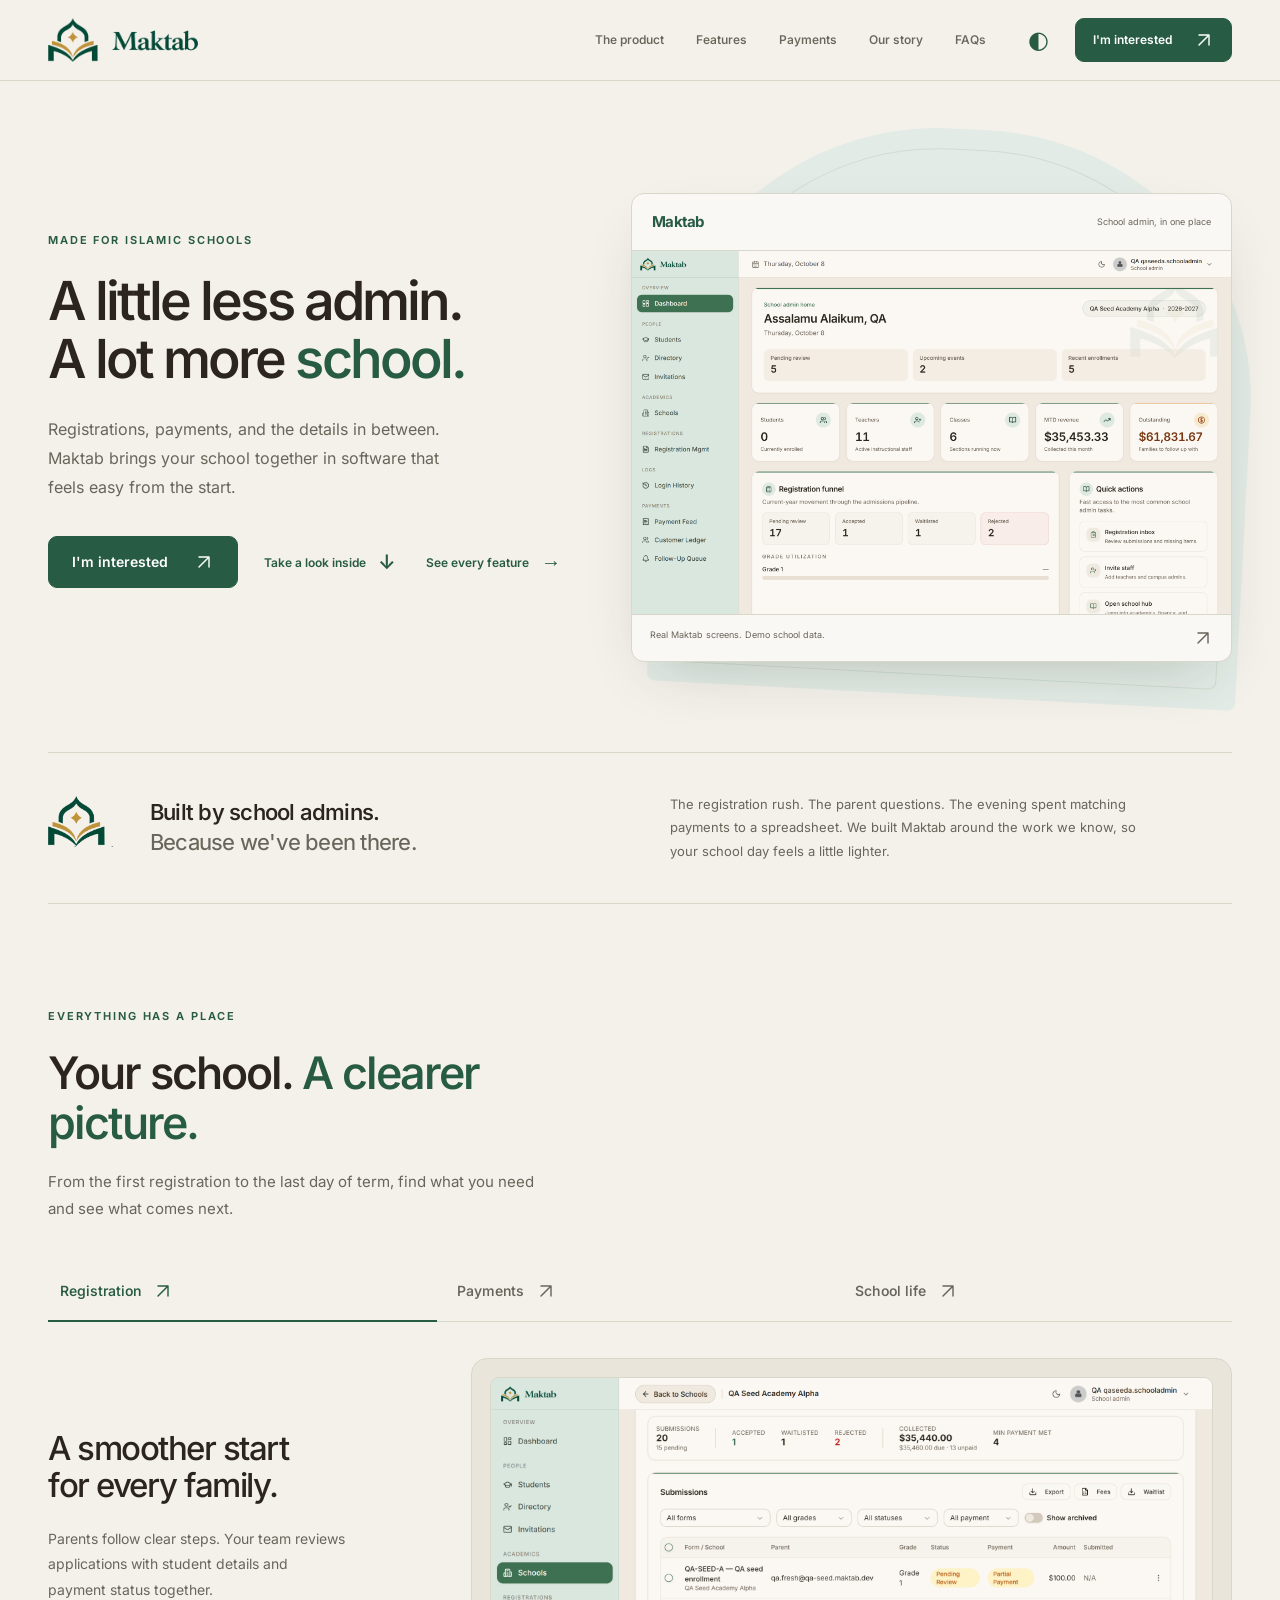
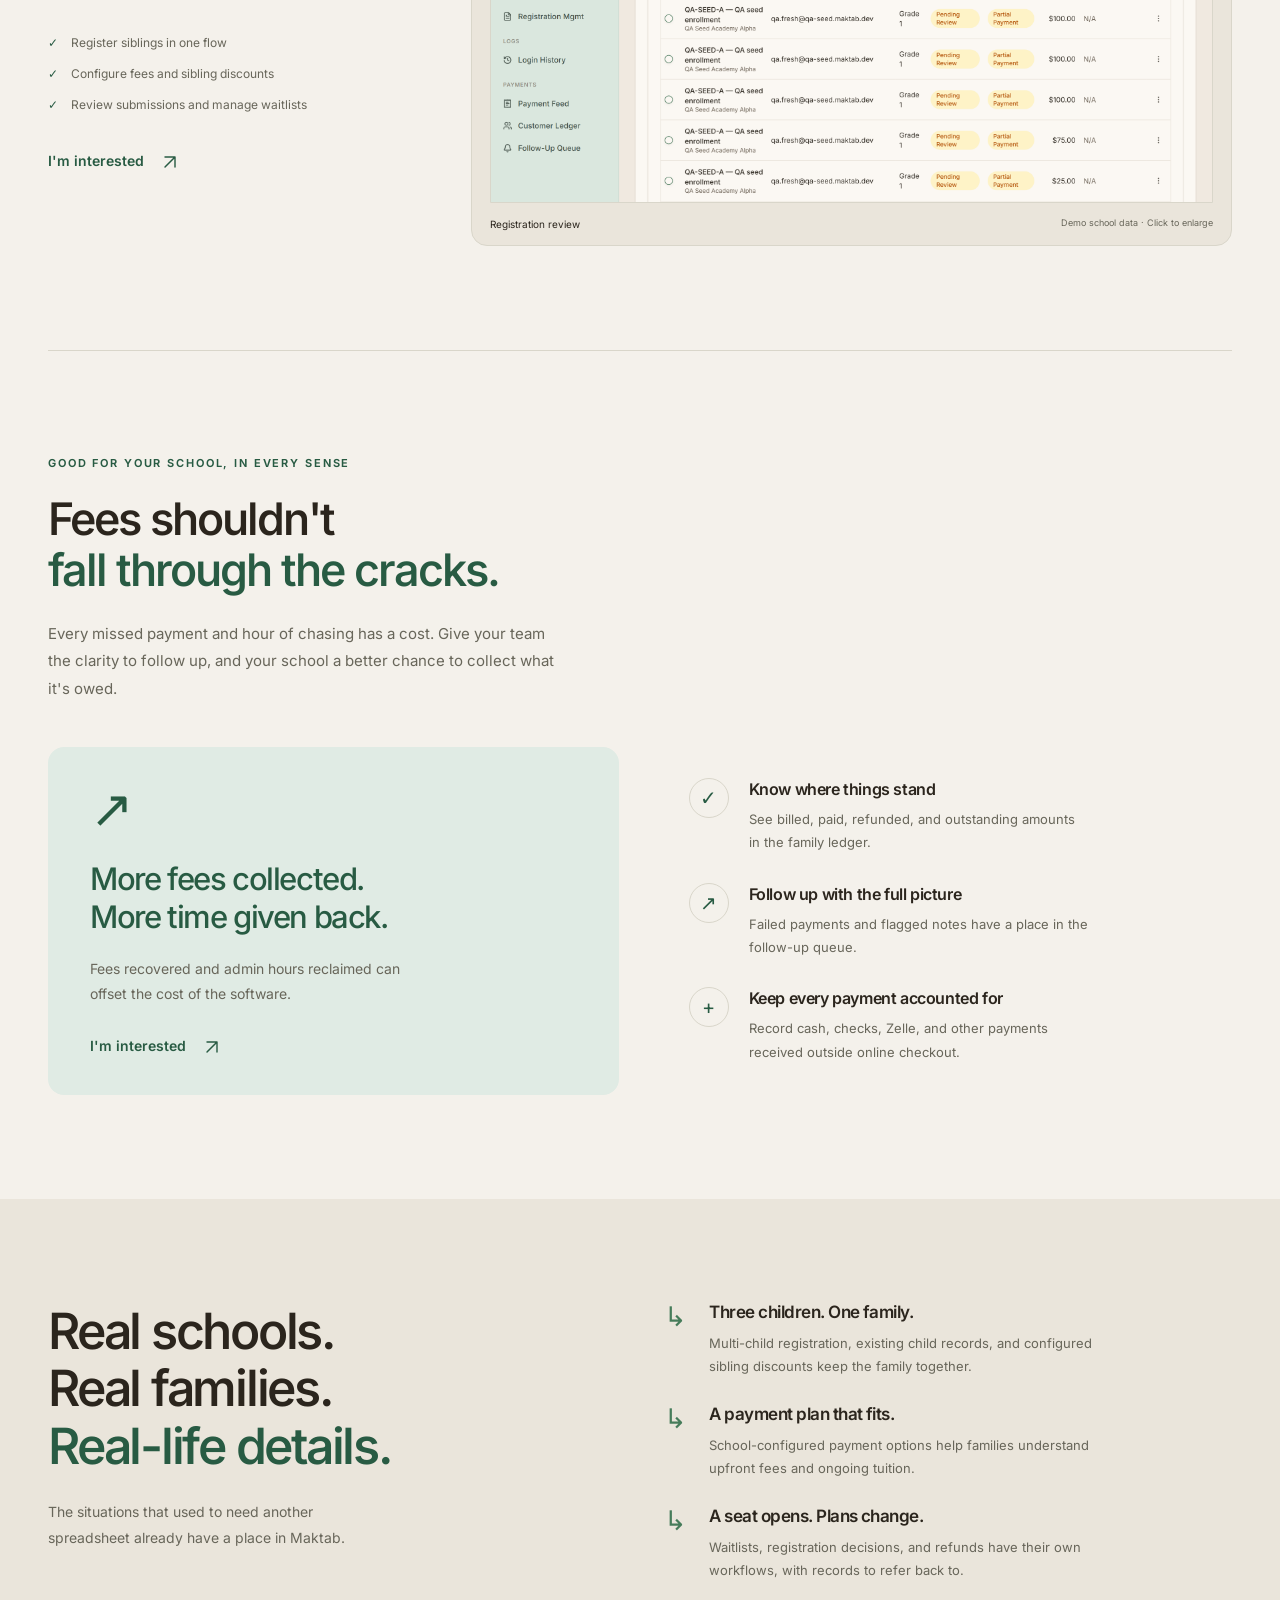
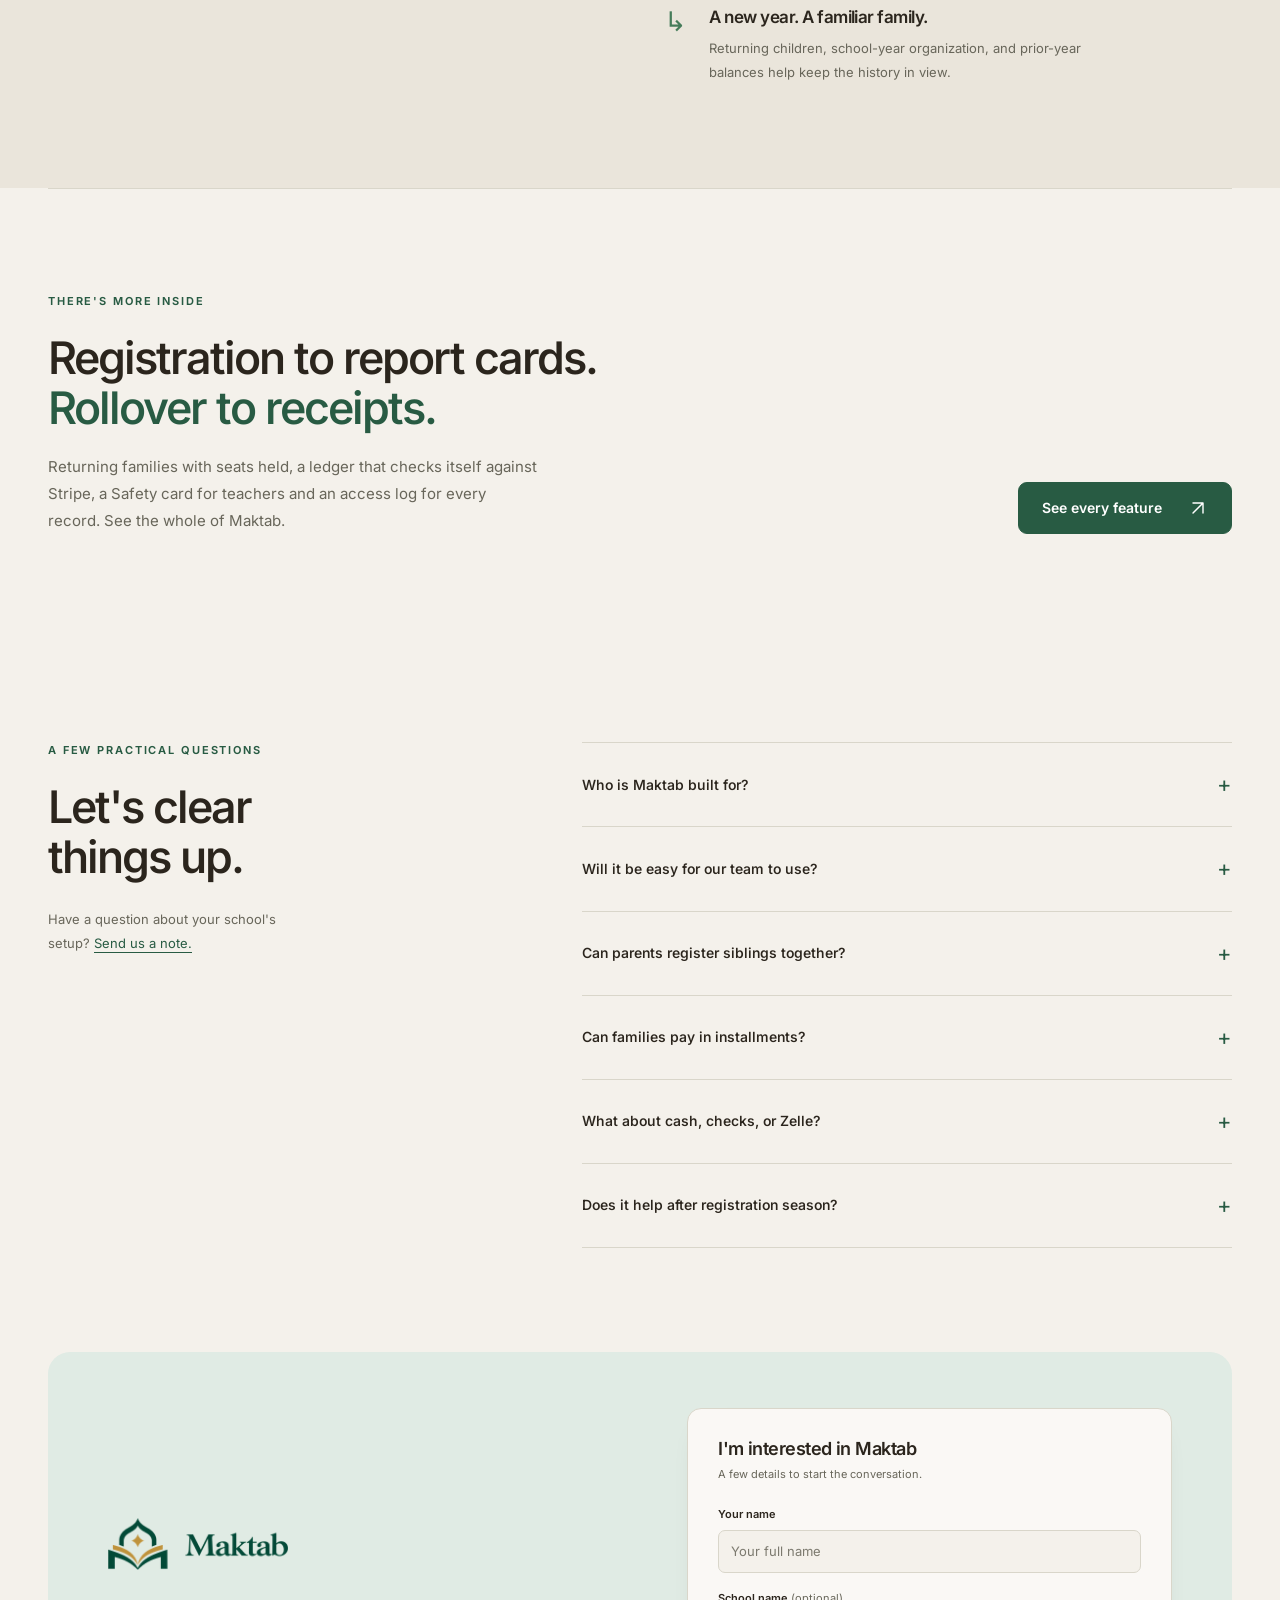
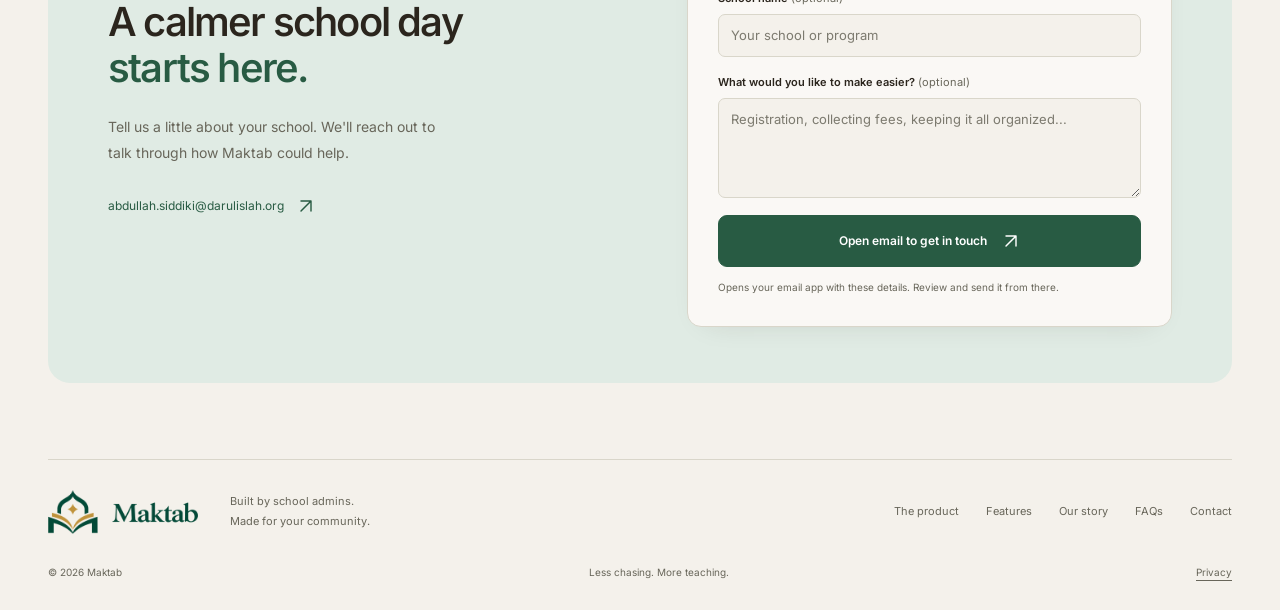
==== commit c5fa9254: "Add a features page and move hosting to Cloudflare features.html covers registration, payments, retu" ====
--- a/public/index.html
+++ b/public/index.html
@@ -9,14 +9,16 @@
   <meta property="og:title" content="Maktab | A little less admin. A lot more school.">
   <meta property="og:description" content="Registration, payments, and the details in between. Islamic school software built by school admins, for school admins.">
   <meta property="og:type" content="website">
-  <meta property="og:image" content="https://darul-islah.github.io/maktab-marketing/assets/social.png">
+  <meta property="og:image" content="https://maktab-marketing.luminarysolutions.ai/assets/social.png">
   <meta name="twitter:card" content="summary_large_image">
   <link rel="icon" href="assets/favicon.ico" sizes="48x48">
   <link rel="icon" type="image/png" sizes="32x32" href="assets/favicon-32.png">
   <link rel="icon" type="image/png" sizes="16x16" href="assets/favicon-16.png">
   <link rel="apple-touch-icon" href="assets/apple-touch-icon.png">
   <link rel="preload" href="assets/inter-latin.woff2" as="font" type="font/woff2" crossorigin>
+  <link rel="canonical" href="https://maktab-marketing.luminarysolutions.ai/">
   <link rel="stylesheet" href="styles.css">
+  <script>document.documentElement.classList.add('js')</script>
   <script src="site.js" defer></script>
 </head>
 <body>
@@ -25,7 +27,7 @@
   <div class="nav-wrap container">
     <a class="brand" href="#home" aria-label="Maktab home"><img class="brand-logo logo-light" src="assets/maktab-header-horizontal.png" width="150" height="44" alt="Maktab"><img class="brand-logo logo-dark" src="assets/maktab-header-horizontal-reversed.png" width="150" height="44" alt=""></a>
     <nav id="main-nav" aria-label="Main navigation">
-      <a href="#how-it-works">The product</a><a href="#payments">Payments</a><a href="#our-story">Our story</a><a href="#faq">FAQs</a>
+      <a href="#how-it-works">The product</a><a href="features">Features</a><a href="#payments">Payments</a><a href="#our-story">Our story</a><a href="#faq">FAQs</a>
     </nav>
     <div class="nav-actions"><button class="theme-toggle" type="button" aria-label="Switch color theme" title="Switch color theme"><span aria-hidden="true">◐</span></button><a class="button button-small" href="#contact">I'm interested <svg class="arrow-icon" aria-hidden="true" viewBox="0 0 24 24" fill="none"><path d="M6 18 18 6M6 6h12v12" stroke="currentColor" stroke-width="1.7" stroke-linecap="round" stroke-linejoin="round"/></svg></a><button class="menu-toggle" aria-controls="main-nav" aria-expanded="false" aria-label="Open navigation"><span></span><span></span></button></div>
   </div>
@@ -36,7 +38,7 @@
       <p class="eyebrow">Made for Islamic schools</p>
       <h1 id="hero-heading">A little less admin.<br> A lot more <span>school.</span></h1>
       <p class="hero-description">Registrations, payments, and the details in between. Maktab brings your school together in software that feels easy from the start.</p>
-      <div class="hero-actions"><a class="button" href="#contact">I'm interested <svg class="arrow-icon" aria-hidden="true" viewBox="0 0 24 24" fill="none"><path d="M6 18 18 6M6 6h12v12" stroke="currentColor" stroke-width="1.7" stroke-linecap="round" stroke-linejoin="round"/></svg></a><a class="text-link" href="#how-it-works">Take a look inside <span aria-hidden="true">↓</span></a></div>
+      <div class="hero-actions"><a class="button" href="#contact">I'm interested <svg class="arrow-icon" aria-hidden="true" viewBox="0 0 24 24" fill="none"><path d="M6 18 18 6M6 6h12v12" stroke="currentColor" stroke-width="1.7" stroke-linecap="round" stroke-linejoin="round"/></svg></a><a class="text-link" href="#how-it-works">Take a look inside <span aria-hidden="true">↓</span></a><a class="text-link" href="features">See every feature <span aria-hidden="true">→</span></a></div>
     </div>
     <div class="hero-visual">
       <div class="hero-arch" aria-hidden="true"></div>
@@ -90,6 +92,11 @@
     <div class="detail-rows"><article><span aria-hidden="true">↳</span><div><h3>Three children. One family.</h3><p>Multi-child registration, existing child records, and configured sibling discounts keep the family together.</p></div></article><article><span aria-hidden="true">↳</span><div><h3>A payment plan that fits.</h3><p>School-configured payment options help families understand upfront fees and ongoing tuition.</p></div></article><article><span aria-hidden="true">↳</span><div><h3>A seat opens. Plans change.</h3><p>Waitlists, registration decisions, and refunds have their own workflows, with records to refer back to.</p></div></article><article><span aria-hidden="true">↳</span><div><h3>A new year. A familiar family.</h3><p>Returning children, school-year organization, and prior-year balances help keep the history in view.</p></div></article></div>
   </div></section>
 
+  <section class="features-teaser container section-space" aria-labelledby="teaser-heading">
+    <div class="section-intro"><p class="eyebrow">There's more inside</p><h2 id="teaser-heading">Registration to report cards. <span>Rollover to receipts.</span></h2><p>Returning families with seats held, a ledger that checks itself against Stripe, a Safety card for teachers and an access log for every record. See the whole of Maktab.</p></div>
+    <a class="button" href="features">See every feature <svg class="arrow-icon" aria-hidden="true" viewBox="0 0 24 24" fill="none"><path d="M6 18 18 6M6 6h12v12" stroke="currentColor" stroke-width="1.7" stroke-linecap="round" stroke-linejoin="round"/></svg></a>
+  </section>
+
   <section class="faq-section section-space container" id="faq" aria-labelledby="faq-heading">
     <div class="faq-intro"><p class="eyebrow">A few practical questions</p><h2 id="faq-heading">Let's clear<br> things up.</h2><p>Have a question about your school's setup? <a href="mailto:abdullah.siddiki@darulislah.org">Send us a note.</a></p></div>
     <div class="faq-list">
@@ -107,9 +114,9 @@
     <form id="interest-form" class="interest-form"><div class="form-heading"><h3>I'm interested in Maktab</h3><p>A few details to start the conversation.</p></div><label for="name">Your name</label><input id="name" name="name" autocomplete="name" maxlength="100" required placeholder="Your full name"><label for="school">School name <span>(optional)</span></label><input id="school" name="school" autocomplete="organization" maxlength="160" placeholder="Your school or program"><label for="message">What would you like to make easier? <span>(optional)</span></label><textarea id="message" name="message" rows="3" maxlength="1500" placeholder="Registration, collecting fees, keeping it all organized..."></textarea><button class="button" type="submit">Open email to get in touch <svg class="arrow-icon" aria-hidden="true" viewBox="0 0 24 24" fill="none"><path d="M6 18 18 6M6 6h12v12" stroke="currentColor" stroke-width="1.7" stroke-linecap="round" stroke-linejoin="round"/></svg></button><p class="form-note">Opens your email app with these details. Review and send it from there.</p><p id="form-status" class="form-status" role="status"></p><noscript><p>Email us directly at <a href="mailto:abdullah.siddiki@darulislah.org">abdullah.siddiki@darulislah.org</a>.</p></noscript></form></div>
   </section>
 </main>
-<footer class="container site-footer"><div class="footer-top"><a class="brand" href="#home" aria-label="Maktab home"><img class="brand-logo logo-light" src="assets/maktab-header-horizontal.png" width="150" height="44" alt="Maktab"><img class="brand-logo logo-dark" src="assets/maktab-header-horizontal-reversed.png" width="150" height="44" alt=""></a><p>Built by school admins.<br> Made for your community.</p><nav aria-label="Footer navigation"><a href="#how-it-works">The product</a><a href="#our-story">Our story</a><a href="#faq">FAQs</a><a href="mailto:abdullah.siddiki@darulislah.org">Contact</a></nav></div><div class="footer-bottom"><p>© <span id="year">2026</span> Maktab</p><p>Less chasing. More teaching.</p><button class="privacy-link" data-open-privacy type="button">Privacy</button></div></footer>
+<footer class="container site-footer"><div class="footer-top"><a class="brand" href="#home" aria-label="Maktab home"><img class="brand-logo logo-light" src="assets/maktab-header-horizontal.png" width="150" height="44" alt="Maktab"><img class="brand-logo logo-dark" src="assets/maktab-header-horizontal-reversed.png" width="150" height="44" alt=""></a><p>Built by school admins.<br> Made for your community.</p><nav aria-label="Footer navigation"><a href="#how-it-works">The product</a><a href="features">Features</a><a href="#our-story">Our story</a><a href="#faq">FAQs</a><a href="mailto:abdullah.siddiki@darulislah.org">Contact</a></nav></div><div class="footer-bottom"><p>© <span id="year">2026</span> Maktab</p><p>Less chasing. More teaching.</p><button class="privacy-link" data-open-privacy type="button">Privacy</button></div></footer>
 
 <dialog id="image-dialog" class="image-dialog" aria-label="Product screenshot"><button class="dialog-close" type="button" aria-label="Close screenshot">×</button><img id="dialog-image" src="assets/dashboard.png" alt=""><p id="dialog-caption"></p></dialog>
-<dialog id="privacy-dialog" class="privacy-dialog" aria-labelledby="privacy-heading"><button class="dialog-close" type="button" aria-label="Close privacy notice">×</button><h2 id="privacy-heading">A simple privacy note</h2><p>This landing page does not use analytics or advertising cookies. Your color-theme preference is stored in your browser.</p><p>The interest form prepares an email on your device. It does not send or store your form details on this website. Your email is sent only when you send it through your email provider. We use information you email us to respond to your inquiry.</p><p>GitHub Pages hosts this website and may process technical request information to deliver it. For questions about your inquiry, contact <a href="mailto:abdullah.siddiki@darulislah.org">abdullah.siddiki@darulislah.org</a>.</p></dialog>
+<dialog id="privacy-dialog" class="privacy-dialog" aria-labelledby="privacy-heading"><button class="dialog-close" type="button" aria-label="Close privacy notice">×</button><h2 id="privacy-heading">A simple privacy note</h2><p>This landing page does not use analytics or advertising cookies. Your color-theme preference is stored in your browser.</p><p>The interest form prepares an email on your device. It does not send or store your form details on this website. Your email is sent only when you send it through your email provider. We use information you email us to respond to your inquiry.</p><p>Cloudflare Pages hosts this website and may process technical request information to deliver it. For questions about your inquiry, contact <a href="mailto:abdullah.siddiki@darulislah.org">abdullah.siddiki@darulislah.org</a>.</p></dialog>
 </body>
 </html>
--- a/public/styles.css
+++ b/public/styles.css
@@ -51,3 +51,57 @@
   .dialog-close{width:44px;height:44px;top:0;right:0}
   .image-dialog{padding-top:48px}
 }
+
+/* Features page */
+.features-hero{padding-block:88px 56px;max-width:1280px}
+.features-hero h1{font-size:clamp(40px,5.2vw,72px);max-width:900px}
+.features-hero h1 span,.feature-copy h2 span,.features-cta h2 span{color:var(--green)}
+.features-lede{font-size:18px;max-width:720px;margin-top:26px}
+.feature-jump{display:flex;flex-wrap:wrap;gap:10px;margin-top:36px}
+.feature-jump a{font-size:13px;font-weight:600;padding:9px 16px;border:1px solid var(--line);border-radius:999px;background:var(--surface);transition:border-color .2s,color .2s,transform .2s}
+.feature-jump a:hover{border-color:var(--green-bright);color:var(--green);transform:translateY(-1px)}
+.feature-block{display:grid;grid-template-columns:minmax(0,1fr) minmax(0,1.15fr);gap:72px;align-items:center;padding-block:88px;scroll-margin-top:90px}
+.feature-block.feature-block-wide{display:block;background:var(--sand);border-block:1px solid var(--line)}
+.feature-copy h2{margin-bottom:20px}
+.feature-copy>p{font-size:16px;max-width:560px}
+.feature-copy-top{max-width:720px;margin-bottom:44px}
+.feature-list{font-size:14px;margin:26px 0 0}
+.feature-list li{position:relative;padding:9px 0 9px 30px;border-top:1px solid var(--line)}
+.feature-list li:last-child{border-bottom:1px solid var(--line)}
+.feature-list li::before{content:"";position:absolute;left:4px;top:16px;width:10px;height:6px;border-left:2px solid var(--green-bright);border-bottom:2px solid var(--green-bright);transform:rotate(-45deg)}
+.feature-list strong{color:var(--ink);font-weight:600}
+.feature-phone{justify-self:center;width:min(100%,330px);padding:14px;border-radius:44px;background:var(--ink);box-shadow:var(--shadow)}
+.feature-phone img{border-radius:32px;width:100%;height:auto;background:var(--surface)}
+.feature-phone figcaption{color:#cfc9bd;font-size:11px;text-align:center;padding:12px 0 2px}
+.feature-shot{min-width:0;background:var(--surface);border:1px solid var(--line);border-radius:16px;padding:14px 14px 0;box-shadow:var(--shadow)}
+.feature-shot .image-zoom{border-radius:9px 9px 0 0;border:1px solid var(--line);aspect-ratio:16/9;background:var(--bg)}
+.feature-shot img{width:100%;height:100%;object-fit:cover;object-position:top left;transition:transform .5s ease}
+.feature-shot .image-zoom:hover img{transform:scale(1.015)}
+.feature-shot figcaption{display:flex;justify-content:space-between;gap:12px;font-size:12px;font-weight:600;padding:12px 4px 14px}
+.feature-shot figcaption span{color:var(--muted);font-weight:500}
+.feature-shot-wide{margin-bottom:8px}
+.feature-pair{display:grid;grid-template-columns:repeat(2,minmax(0,1fr));gap:28px;margin-bottom:12px}
+.feature-columns{display:grid;grid-template-columns:repeat(3,minmax(0,1fr));gap:20px;margin-top:36px}
+.feature-columns>div{background:var(--surface);border:1px solid var(--line);border-radius:14px;padding:24px 24px 26px}
+.feature-columns h3{font-size:17px;letter-spacing:-.02em;margin-bottom:10px}
+.feature-columns p{font-size:14px}
+.numbers-section{padding-block:104px;text-align:center}
+.numbers-title{margin-bottom:16px}
+.numbers-lede{max-width:560px;margin:0 auto 48px}
+.numbers-grid{display:grid;grid-template-columns:repeat(4,minmax(0,1fr));gap:20px;margin:0}
+.numbers-grid div{border-top:3px solid var(--green-bright);background:var(--surface);border-radius:4px 4px 14px 14px;padding:28px 16px}
+.numbers-grid dt{font-size:clamp(34px,4vw,52px);font-weight:600;letter-spacing:-.04em;color:var(--green);font-variant-numeric:tabular-nums}
+.numbers-grid dd{margin:6px 0 0;color:var(--muted);font-size:14px}
+.features-cta{display:flex;justify-content:space-between;align-items:center;gap:40px}
+.features-cta-actions{display:flex;flex-direction:column;align-items:flex-start;gap:6px}
+.js .reveal{opacity:0;transform:translateY(22px);transition:opacity .7s ease,transform .7s cubic-bezier(.2,.7,.2,1)}
+.js .reveal.is-visible{opacity:1;transform:none}
+@media(max-width:1100px){.feature-block{gap:44px}.feature-columns{grid-template-columns:repeat(2,minmax(0,1fr))}.numbers-grid{grid-template-columns:repeat(2,minmax(0,1fr))}}
+@media(max-width:850px){.feature-block{grid-template-columns:1fr;padding-block:64px}.feature-block>.feature-phone{order:2}.feature-pair{grid-template-columns:1fr}.features-cta{flex-direction:column;align-items:flex-start}}
+@media(max-width:650px){.features-hero{padding-block:56px 36px}.feature-columns{grid-template-columns:1fr}.feature-shot figcaption{flex-direction:column;gap:2px}}
+@media(prefers-reduced-motion:reduce){.js .reveal{opacity:1;transform:none;transition:none}.feature-shot img,.feature-jump a{transition:none}}
+.features-teaser{display:flex;justify-content:space-between;align-items:flex-end;gap:40px;border-top:1px solid var(--line)}
+.features-teaser .section-intro{margin-bottom:0;max-width:680px}
+.features-teaser h2 span{color:var(--green)}
+.hero-actions .text-link+.text-link{margin-left:4px}
+@media(max-width:850px){.features-teaser{flex-direction:column;align-items:flex-start}}
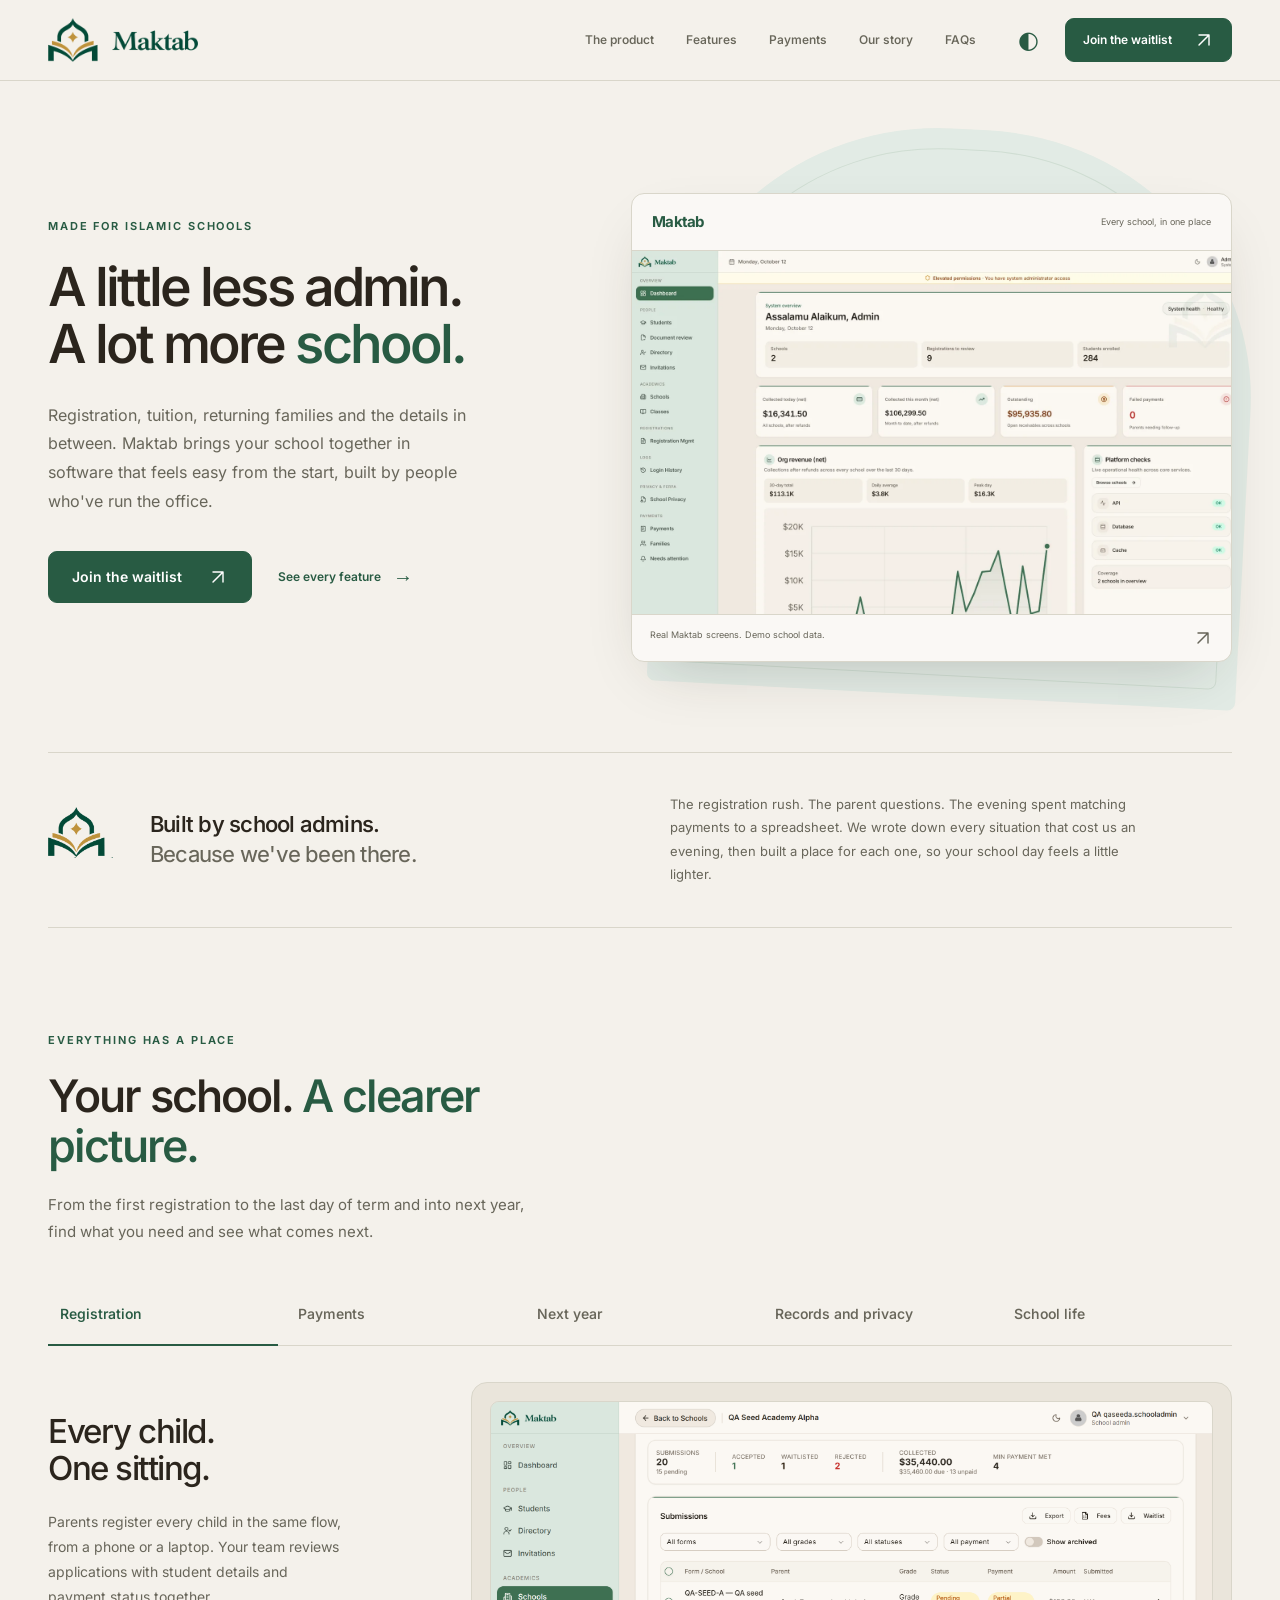
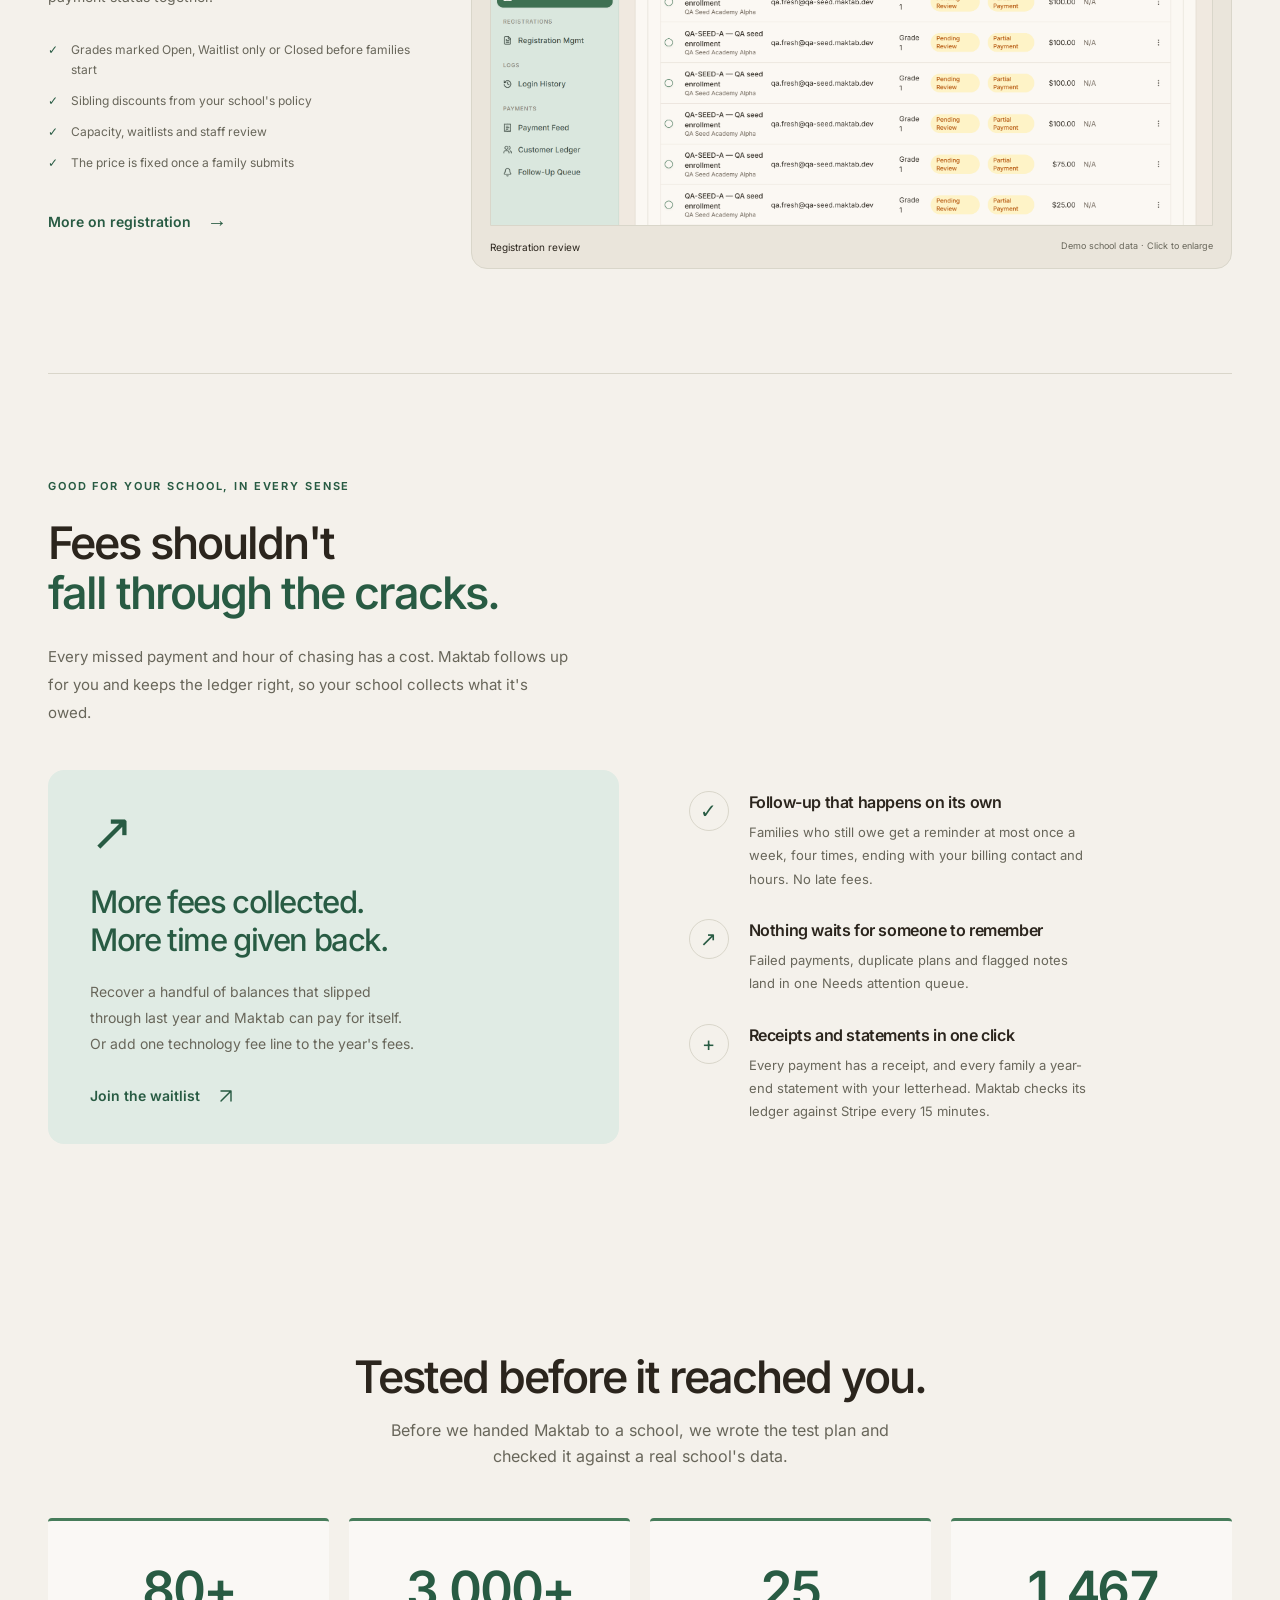
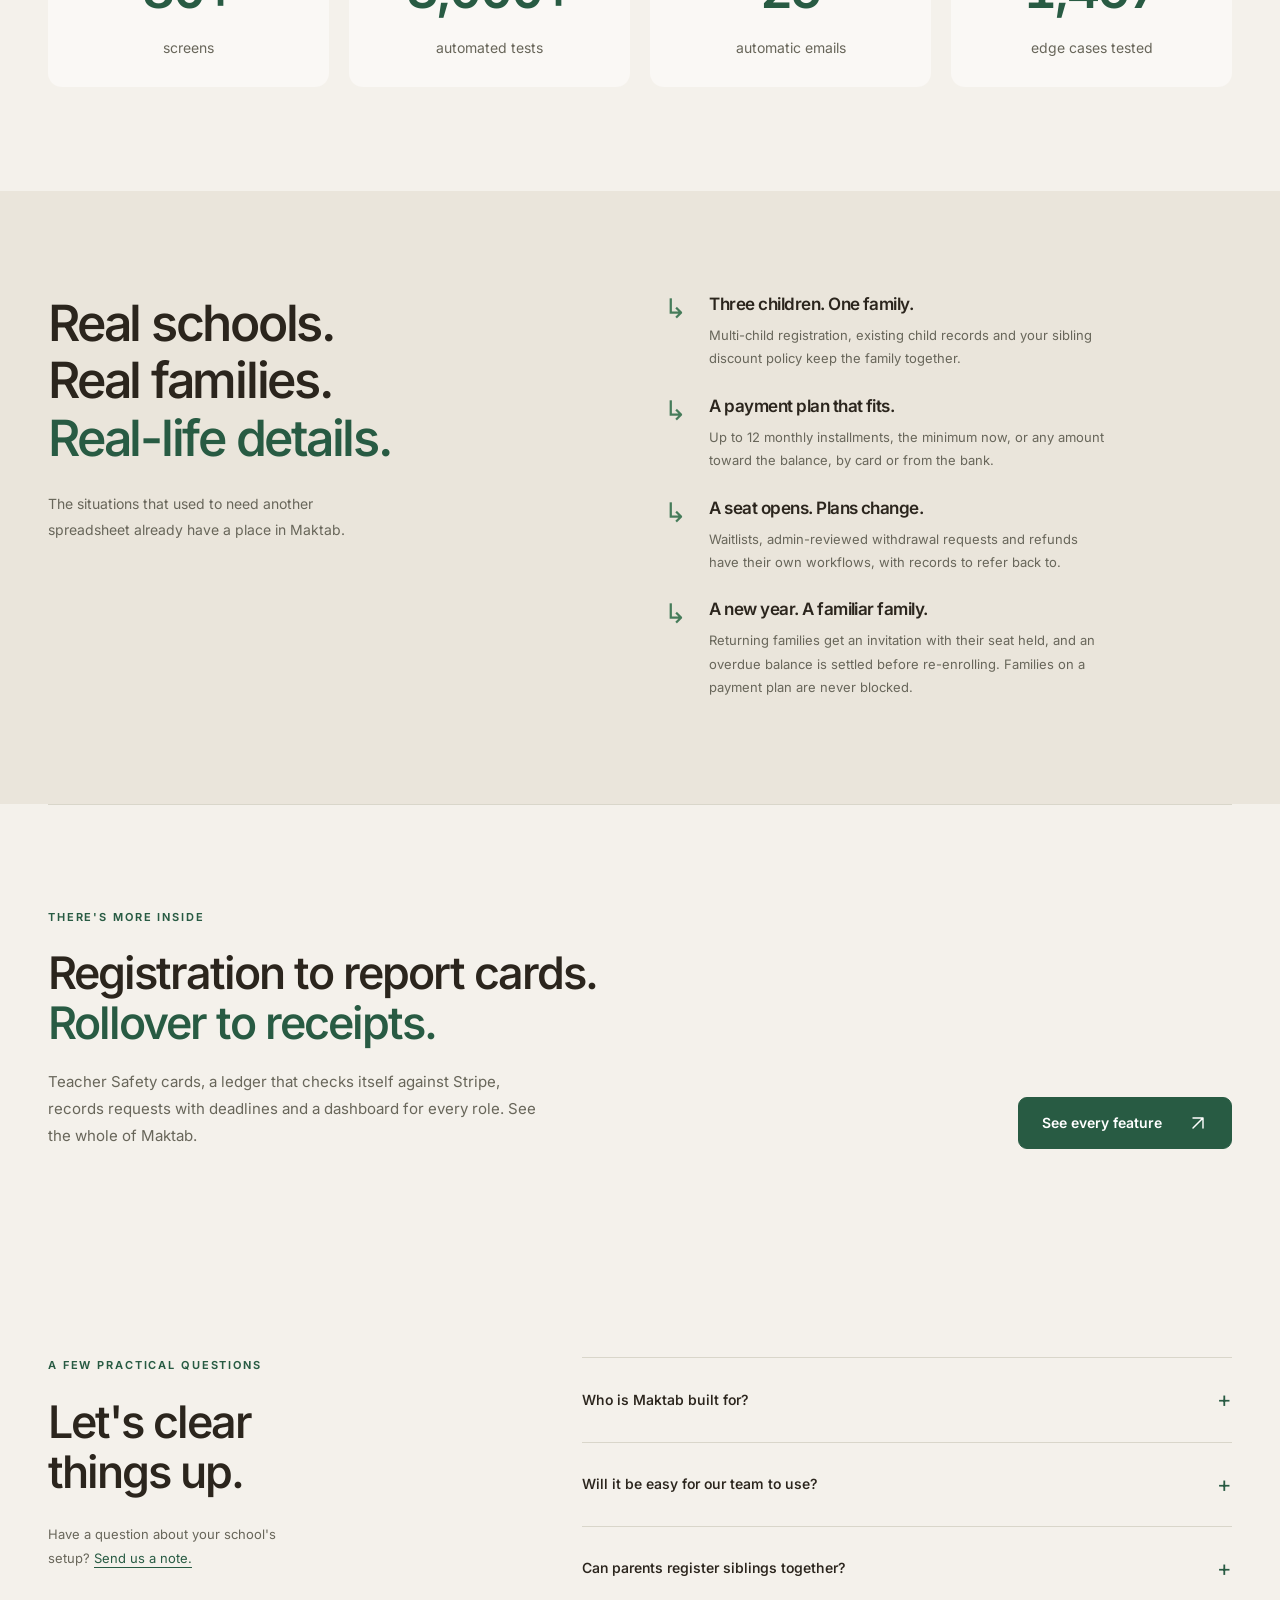
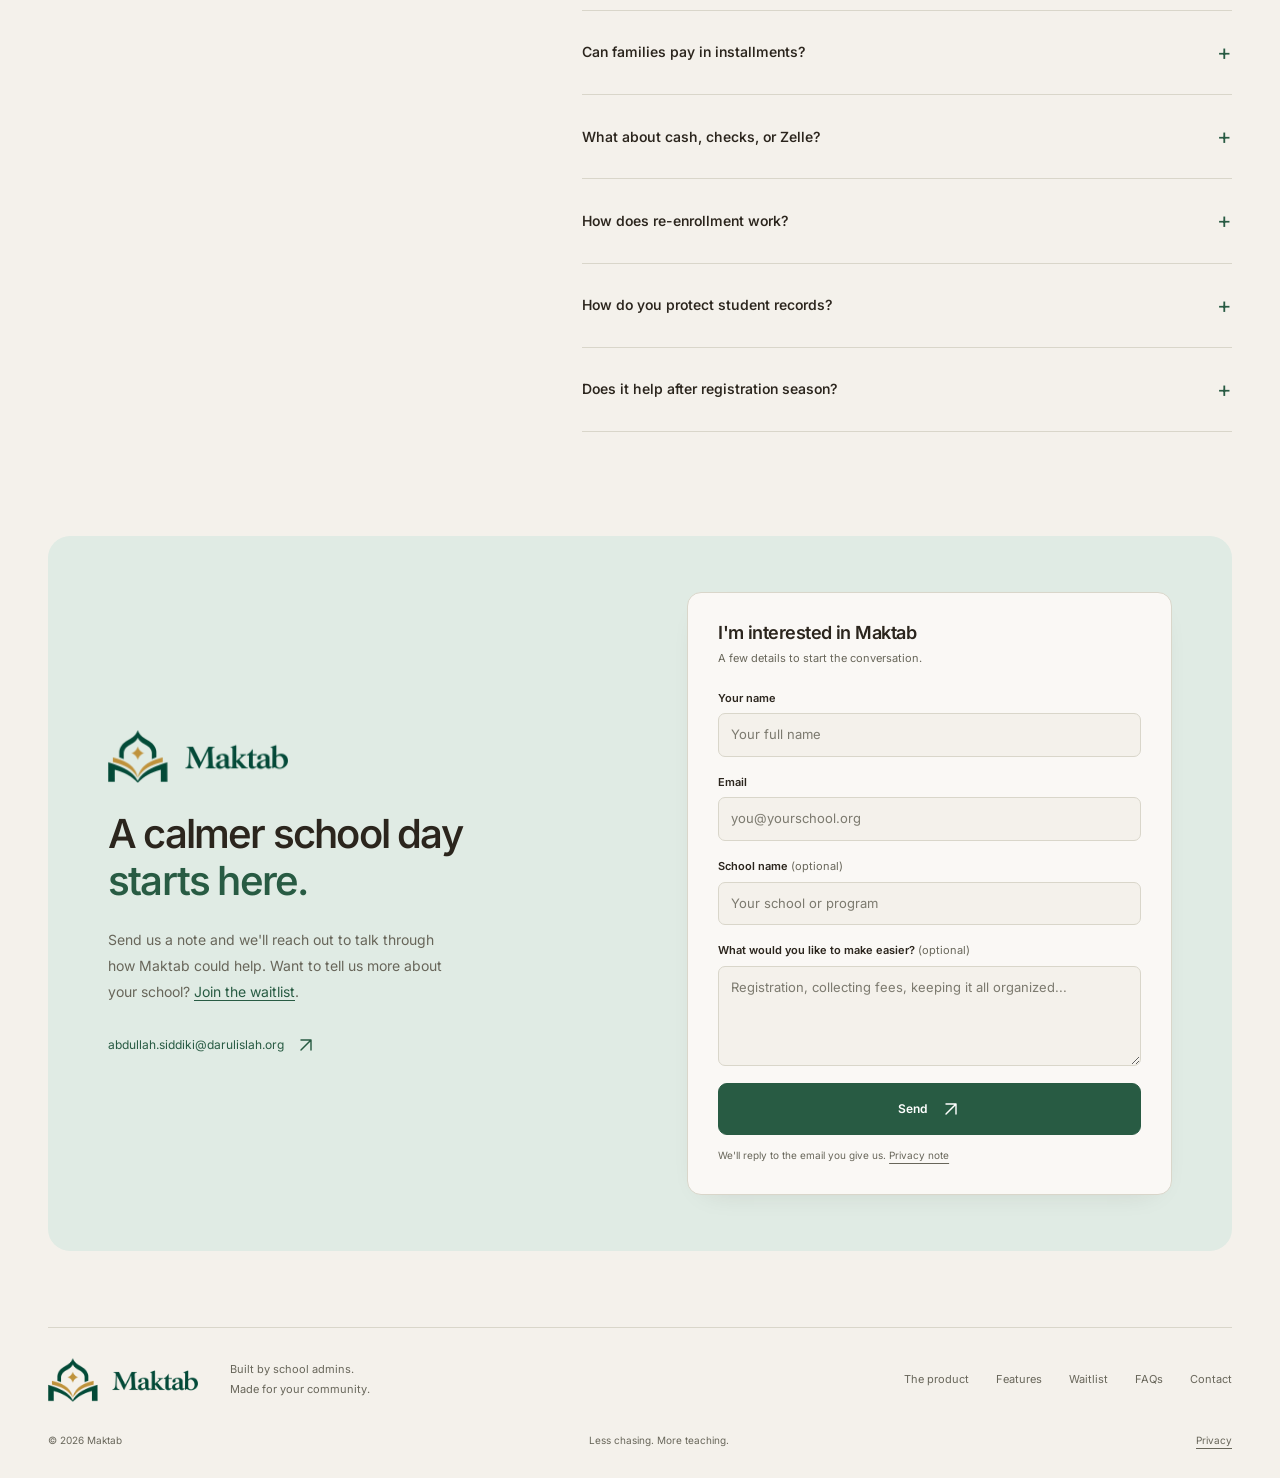
==== commit 4998be78: "Send site forms by email from the Worker and add a waitlist survey The contact form and the new wait" ====
--- a/public/index.html
+++ b/public/index.html
@@ -5,18 +5,18 @@
   <meta name="viewport" content="width=device-width,initial-scale=1">
   <meta name="theme-color" content="#f4f1eb">
   <title>Maktab | A little less admin. A lot more school.</title>
-  <meta name="description" content="Easy-to-use Islamic school software, built by school admins. Bring registrations, tuition, family records, and everyday school work together with Maktab.">
+  <meta name="description" content="Islamic school software built by school admins. Registration, tuition and payments, returning families, student records, academics and privacy in one calm place.">
   <meta property="og:title" content="Maktab | A little less admin. A lot more school.">
   <meta property="og:description" content="Registration, payments, and the details in between. Islamic school software built by school admins, for school admins.">
   <meta property="og:type" content="website">
   <meta property="og:image" content="https://maktab-marketing.luminarysolutions.ai/assets/social.png">
   <meta name="twitter:card" content="summary_large_image">
+  <link rel="canonical" href="https://maktab-marketing.luminarysolutions.ai/">
   <link rel="icon" href="assets/favicon.ico" sizes="48x48">
   <link rel="icon" type="image/png" sizes="32x32" href="assets/favicon-32.png">
   <link rel="icon" type="image/png" sizes="16x16" href="assets/favicon-16.png">
   <link rel="apple-touch-icon" href="assets/apple-touch-icon.png">
   <link rel="preload" href="assets/inter-latin.woff2" as="font" type="font/woff2" crossorigin>
-  <link rel="canonical" href="https://maktab-marketing.luminarysolutions.ai/">
   <link rel="stylesheet" href="styles.css">
   <script>document.documentElement.classList.add('js')</script>
   <script src="site.js" defer></script>
@@ -29,7 +29,7 @@
     <nav id="main-nav" aria-label="Main navigation">
       <a href="#how-it-works">The product</a><a href="features">Features</a><a href="#payments">Payments</a><a href="#our-story">Our story</a><a href="#faq">FAQs</a>
     </nav>
-    <div class="nav-actions"><button class="theme-toggle" type="button" aria-label="Switch color theme" title="Switch color theme"><span aria-hidden="true">◐</span></button><a class="button button-small" href="#contact">I'm interested <svg class="arrow-icon" aria-hidden="true" viewBox="0 0 24 24" fill="none"><path d="M6 18 18 6M6 6h12v12" stroke="currentColor" stroke-width="1.7" stroke-linecap="round" stroke-linejoin="round"/></svg></a><button class="menu-toggle" aria-controls="main-nav" aria-expanded="false" aria-label="Open navigation"><span></span><span></span></button></div>
+    <div class="nav-actions"><button class="theme-toggle" type="button" aria-label="Switch color theme" title="Switch color theme"><span aria-hidden="true">◐</span></button><a class="button button-small" href="waitlist">Join the waitlist <svg class="arrow-icon" aria-hidden="true" viewBox="0 0 24 24" fill="none"><path d="M6 18 18 6M6 6h12v12" stroke="currentColor" stroke-width="1.7" stroke-linecap="round" stroke-linejoin="round"/></svg></a><button class="menu-toggle" aria-controls="main-nav" aria-expanded="false" aria-label="Open navigation"><span></span><span></span></button></div>
   </div>
 </header>
 <main id="main">
@@ -37,14 +37,14 @@
     <div class="hero-copy">
       <p class="eyebrow">Made for Islamic schools</p>
       <h1 id="hero-heading">A little less admin.<br> A lot more <span>school.</span></h1>
-      <p class="hero-description">Registrations, payments, and the details in between. Maktab brings your school together in software that feels easy from the start.</p>
-      <div class="hero-actions"><a class="button" href="#contact">I'm interested <svg class="arrow-icon" aria-hidden="true" viewBox="0 0 24 24" fill="none"><path d="M6 18 18 6M6 6h12v12" stroke="currentColor" stroke-width="1.7" stroke-linecap="round" stroke-linejoin="round"/></svg></a><a class="text-link" href="#how-it-works">Take a look inside <span aria-hidden="true">↓</span></a><a class="text-link" href="features">See every feature <span aria-hidden="true">→</span></a></div>
+      <p class="hero-description">Registration, tuition, returning families and the details in between. Maktab brings your school together in software that feels easy from the start, built by people who've run the office.</p>
+      <div class="hero-actions"><a class="button" href="waitlist">Join the waitlist <svg class="arrow-icon" aria-hidden="true" viewBox="0 0 24 24" fill="none"><path d="M6 18 18 6M6 6h12v12" stroke="currentColor" stroke-width="1.7" stroke-linecap="round" stroke-linejoin="round"/></svg></a><a class="text-link" href="features">See every feature <span aria-hidden="true">→</span></a></div>
     </div>
     <div class="hero-visual">
       <div class="hero-arch" aria-hidden="true"></div>
       <figure class="hero-product">
-        <div class="image-heading"><span class="image-brand">Maktab</span><span>School admin, in one place</span></div>
-        <button class="image-zoom hero-screen" data-image="assets/dashboard.png" data-caption="Maktab's school administrator dashboard. Synthetic demo school data." aria-label="Enlarge school administrator dashboard"><img src="assets/dashboard.png" alt="The Maktab school dashboard with registration review, payment balances, and quick actions" width="2160" height="1560" fetchpriority="high"></button>
+        <div class="image-heading"><span class="image-brand">Maktab</span><span>Every school, in one place</span></div>
+        <button class="image-zoom hero-screen" data-image="assets/features/dashboard.webp" data-caption="Maktab's organization dashboard: registrations to review, enrollment, collections and outstanding balances. Demo school data." aria-label="Enlarge the organization dashboard"><img src="assets/features/dashboard.webp" alt="The Maktab dashboard with schools, registrations to review, students enrolled, collections and a revenue chart" width="1600" height="900" fetchpriority="high"></button>
         <figcaption>Real Maktab screens. Demo school data.<svg class="arrow-icon" aria-hidden="true" viewBox="0 0 24 24" fill="none"><path d="M6 18 18 6M6 6h12v12" stroke="currentColor" stroke-width="1.7" stroke-linecap="round" stroke-linejoin="round"/></svg></figcaption>
       </figure>
     </div>
@@ -53,70 +53,96 @@
   <section class="origin container" id="our-story" aria-labelledby="origin-heading">
     <div class="origin-mark" aria-hidden="true"><img class="logo-light" src="assets/maktab-mark.png" alt="" width="120" height="94" loading="lazy"><img class="logo-dark" src="assets/maktab-mark-reversed.png" alt="" width="120" height="94" loading="lazy"></div>
     <h2 id="origin-heading">Built by school admins.<br> <span>Because we've been there.</span></h2>
-    <p>The registration rush. The parent questions. The evening spent matching payments to a spreadsheet. We built Maktab around the work we know, so your school day feels a little lighter.</p>
+    <p>The registration rush. The parent questions. The evening spent matching payments to a spreadsheet. We wrote down every situation that cost us an evening, then built a place for each one, so your school day feels a little lighter.</p>
   </section>
 
   <section class="product-section section-space" id="how-it-works" aria-labelledby="product-heading">
     <div class="container">
-      <div class="section-intro"><p class="eyebrow">Everything has a place</p><h2 id="product-heading">Your school. <span>A clearer picture.</span></h2><p>From the first registration to the last day of term, find what you need and see what comes next.</p></div>
-      <div class="product-tabs" role="tablist" aria-label="Explore Maktab">
-        <button id="tab-registration" role="tab" aria-selected="true" aria-controls="panel-registration" data-tab="registration">Registration <svg class="arrow-icon" aria-hidden="true" viewBox="0 0 24 24" fill="none"><path d="M6 18 18 6M6 6h12v12" stroke="currentColor" stroke-width="1.7" stroke-linecap="round" stroke-linejoin="round"/></svg></button>
-        <button id="tab-payments" role="tab" aria-selected="false" aria-controls="panel-payments" tabindex="-1" data-tab="payments">Payments <svg class="arrow-icon" aria-hidden="true" viewBox="0 0 24 24" fill="none"><path d="M6 18 18 6M6 6h12v12" stroke="currentColor" stroke-width="1.7" stroke-linecap="round" stroke-linejoin="round"/></svg></button>
-        <button id="tab-school" role="tab" aria-selected="false" aria-controls="panel-school" tabindex="-1" data-tab="school">School life <svg class="arrow-icon" aria-hidden="true" viewBox="0 0 24 24" fill="none"><path d="M6 18 18 6M6 6h12v12" stroke="currentColor" stroke-width="1.7" stroke-linecap="round" stroke-linejoin="round"/></svg></button>
+      <div class="section-intro"><p class="eyebrow">Everything has a place</p><h2 id="product-heading">Your school. <span>A clearer picture.</span></h2><p>From the first registration to the last day of term and into next year, find what you need and see what comes next.</p></div>
+      <div class="product-tabs product-tabs-5" role="tablist" aria-label="Explore Maktab">
+        <button id="tab-registration" role="tab" aria-selected="true" aria-controls="panel-registration" data-tab="registration">Registration</button>
+        <button id="tab-payments" role="tab" aria-selected="false" aria-controls="panel-payments" tabindex="-1" data-tab="payments">Payments</button>
+        <button id="tab-next-year" role="tab" aria-selected="false" aria-controls="panel-next-year" tabindex="-1" data-tab="next-year">Next year</button>
+        <button id="tab-records" role="tab" aria-selected="false" aria-controls="panel-records" tabindex="-1" data-tab="records">Records and privacy</button>
+        <button id="tab-school" role="tab" aria-selected="false" aria-controls="panel-school" tabindex="-1" data-tab="school">School life</button>
       </div>
       <div class="product-panel" id="panel-registration" role="tabpanel" aria-labelledby="tab-registration">
-        <div class="product-copy"><h3>A smoother start<br> for every family.</h3><p>Parents follow clear steps. Your team reviews applications with student details and payment status together.</p><ul class="check-list"><li>Register siblings in one flow</li><li>Configure fees and sibling discounts</li><li>Review submissions and manage waitlists</li></ul><a class="text-link" href="#contact">I'm interested <svg class="arrow-icon" aria-hidden="true" viewBox="0 0 24 24" fill="none"><path d="M6 18 18 6M6 6h12v12" stroke="currentColor" stroke-width="1.7" stroke-linecap="round" stroke-linejoin="round"/></svg></a></div>
-        <figure class="product-shot"><button class="image-zoom" data-image="assets/registrations.png" data-caption="Registration submissions with admission and payment status. Synthetic demo school data." aria-label="Enlarge registration screenshot"><img src="assets/registrations.png" alt="Maktab registration submissions and payment statuses" width="2160" height="1560" loading="lazy"></button><figcaption>Registration review <span>Demo school data · Click to enlarge</span></figcaption></figure>
+        <div class="product-copy"><h3>Every child.<br> One sitting.</h3><p>Parents register every child in the same flow, from a phone or a laptop. Your team reviews applications with student details and payment status together.</p><ul class="check-list"><li>Grades marked Open, Waitlist only or Closed before families start</li><li>Sibling discounts from your school's policy</li><li>Capacity, waitlists and staff review</li><li>The price is fixed once a family submits</li></ul><a class="text-link" href="features#registration">More on registration <span aria-hidden="true">→</span></a></div>
+        <figure class="product-shot"><button class="image-zoom" data-image="assets/registrations.png" data-caption="Registration submissions with admission and payment status. Demo school data." aria-label="Enlarge registration screenshot"><img src="assets/registrations.png" alt="Maktab registration submissions and payment statuses" width="2160" height="1560" loading="lazy"></button><figcaption>Registration review <span>Demo school data · Click to enlarge</span></figcaption></figure>
       </div>
       <div class="product-panel" id="panel-payments" role="tabpanel" aria-labelledby="tab-payments" hidden>
-        <div class="product-copy"><h3>Less searching.<br> More certainty.</h3><p>See payment activity, outstanding balances, and the family behind each transaction, without reconciling separate lists.</p><ul class="check-list"><li>Full payments and configured tuition plans</li><li>Online and manually recorded payments</li><li>Search, filter, and export payment activity</li></ul><a class="text-link" href="#payments">Explore the payment workflow <span aria-hidden="true">↓</span></a></div>
-        <figure class="product-shot"><button class="image-zoom" data-image="assets/payments.png" data-caption="Maktab payment feed, filters, and transaction history. Synthetic demo school data." aria-label="Enlarge payments screenshot"><img src="assets/payments.png" alt="Maktab payment feed with transactions, balances, and filters" width="2160" height="1560" loading="lazy"></button><figcaption>Payment activity <span>Demo school data · Click to enlarge</span></figcaption></figure>
+        <div class="product-copy"><h3>Every dollar.<br> One family ledger.</h3><p>Card, bank, cash, check and Zelle in one list, with the family behind each payment. Search a name, a receipt number or an amount.</p><ul class="check-list"><li>Pay in full, the minimum, monthly or any amount</li><li>Record offline payments in seconds, with a receipt</li><li>Financial aid, forgiven balances and refunds without surcharges</li></ul><a class="text-link" href="#payments">Explore the payment workflow <span aria-hidden="true">↓</span></a></div>
+        <figure class="product-shot"><button class="image-zoom" data-image="assets/features/payments-feed.webp" data-caption="The payment feed with totals, a family search and filters. Demo school data." aria-label="Enlarge payments screenshot"><img src="assets/features/payments-feed.webp" alt="The payment feed with collected, outstanding and failed totals and a list of payments" width="1600" height="900" loading="lazy"></button><figcaption>Payment feed <span>Demo school data · Click to enlarge</span></figcaption></figure>
+      </div>
+      <div class="product-panel" id="panel-next-year" role="tabpanel" aria-labelledby="tab-next-year" hidden>
+        <div class="product-copy"><h3>Next year,<br> without starting over.</h3><p>Invite returning families with their seats held, see who has confirmed, then move the whole school into the new year with decisions you can see and change.</p><ul class="check-list"><li>Seats held until your reply-by date</li><li>Families confirm every child on one page</li><li>Promote, retain, graduate or leaving, for every student</li></ul><a class="text-link" href="features#next-year">More on next year <span aria-hidden="true">→</span></a></div>
+        <figure class="product-shot"><button class="image-zoom" data-image="assets/features/returning.webp" data-caption="Returning students for next year: confirmed, still deciding, and progress by grade. Demo school data." aria-label="Enlarge returning students screenshot"><img src="assets/features/returning.webp" alt="Returning students tracking with confirmed, waiting and not returning counts and progress by grade" width="1600" height="900" loading="lazy"></button><figcaption>Returning students <span>Demo school data · Click to enlarge</span></figcaption></figure>
+      </div>
+      <div class="product-panel" id="panel-records" role="tabpanel" aria-labelledby="tab-records" hidden>
+        <div class="product-copy"><h3>A child's record,<br> handled with care.</h3><p>Families, emergency contacts, medical details and documents in one record. Every time someone opens it, the school can see who, when and why.</p><ul class="check-list"><li>A read-only Safety card for teachers</li><li>An access log for every student record, kept three years</li><li>The people who built Maktab have no login to your data</li></ul><a class="text-link" href="features#privacy">More on privacy <span aria-hidden="true">→</span></a></div>
+        <figure class="product-shot"><button class="image-zoom" data-image="assets/features/access-log.webp" data-caption="The school's access log with one access event opened. Demo school data." aria-label="Enlarge access log screenshot"><img src="assets/features/access-log.webp" alt="The school privacy access log with an access event showing who opened which records and why" width="1600" height="900" loading="lazy"></button><figcaption>Access log <span>Demo school data · Click to enlarge</span></figcaption></figure>
       </div>
       <div class="product-panel" id="panel-school" role="tabpanel" aria-labelledby="tab-school" hidden>
-        <div class="product-copy"><h3>Ready for the<br> rest of the year.</h3><p>Registration is the beginning. Keep your student records, classes, and everyday school work connected as the year unfolds.</p><ul class="check-list"><li>Classes, schedules, and attendance</li><li>Gradebooks and report cards</li><li>Dedicated admin, teacher, and parent views</li></ul><a class="text-link" href="#contact">I'm interested <svg class="arrow-icon" aria-hidden="true" viewBox="0 0 24 24" fill="none"><path d="M6 18 18 6M6 6h12v12" stroke="currentColor" stroke-width="1.7" stroke-linecap="round" stroke-linejoin="round"/></svg></a></div>
-        <figure class="product-shot"><button class="image-zoom" data-image="assets/classes.png" data-caption="School classes organized within Maktab's school hub. Synthetic demo school data." aria-label="Enlarge school classes screenshot"><img src="assets/classes.png" alt="Classes organized by grade in the Maktab school hub" width="2160" height="1560" loading="lazy"></button><figcaption>Everyday school management <span>Demo school data · Click to enlarge</span></figcaption></figure>
+        <div class="product-copy"><h3>Ready for the<br> rest of the year.</h3><p>Registration is the beginning. Classes, attendance, grades and report cards live next to it, with their own views for teachers and parents.</p><ul class="check-list"><li>Classes, timetables and attendance</li><li>Gradebooks, report cards and transcripts</li><li>Dedicated admin, teacher and parent views</li></ul><a class="text-link" href="features#academics">More on school life <span aria-hidden="true">→</span></a></div>
+        <figure class="product-shot"><button class="image-zoom" data-image="assets/classes.png" data-caption="School classes organized within Maktab's school hub. Demo school data." aria-label="Enlarge school classes screenshot"><img src="assets/classes.png" alt="Classes organized by grade in the Maktab school hub" width="2160" height="1560" loading="lazy"></button><figcaption>Everyday school management <span>Demo school data · Click to enlarge</span></figcaption></figure>
       </div>
     </div>
   </section>
 
   <section class="payments-section section-space container" id="payments" aria-labelledby="payments-heading">
-    <div class="payments-heading"><p class="eyebrow">Good for your school, in every sense</p><h2 id="payments-heading">Fees shouldn't<br> <span>fall through the cracks.</span></h2><p>Every missed payment and hour of chasing has a cost. Give your team the clarity to follow up, and your school a better chance to collect what it's owed.</p></div>
+    <div class="payments-heading"><p class="eyebrow">Good for your school, in every sense</p><h2 id="payments-heading">Fees shouldn't<br> <span>fall through the cracks.</span></h2><p>Every missed payment and hour of chasing has a cost. Maktab follows up for you and keeps the ledger right, so your school collects what it's owed.</p></div>
     <div class="value-grid">
-      <article class="value-primary"><div class="value-symbol" aria-hidden="true">↗</div><h3>More fees collected.<br> More time given back.</h3><p>Fees recovered and admin hours reclaimed can offset the cost of the software.</p><a class="text-link" href="#contact">I'm interested <svg class="arrow-icon" aria-hidden="true" viewBox="0 0 24 24" fill="none"><path d="M6 18 18 6M6 6h12v12" stroke="currentColor" stroke-width="1.7" stroke-linecap="round" stroke-linejoin="round"/></svg></a></article>
-      <div class="value-details"><article><span class="detail-icon" aria-hidden="true">✓</span><div><h3>Know where things stand</h3><p>See billed, paid, refunded, and outstanding amounts in the family ledger.</p></div></article><article><span class="detail-icon" aria-hidden="true">↗</span><div><h3>Follow up with the full picture</h3><p>Failed payments and flagged notes have a place in the follow-up queue.</p></div></article><article><span class="detail-icon" aria-hidden="true">+</span><div><h3>Keep every payment accounted for</h3><p>Record cash, checks, Zelle, and other payments received outside online checkout.</p></div></article></div>
+      <article class="value-primary"><div class="value-symbol" aria-hidden="true">↗</div><h3>More fees collected.<br> More time given back.</h3><p>Recover a handful of balances that slipped through last year and Maktab can pay for itself. Or add one technology fee line to the year's fees.</p><a class="text-link" href="waitlist">Join the waitlist <svg class="arrow-icon" aria-hidden="true" viewBox="0 0 24 24" fill="none"><path d="M6 18 18 6M6 6h12v12" stroke="currentColor" stroke-width="1.7" stroke-linecap="round" stroke-linejoin="round"/></svg></a></article>
+      <div class="value-details"><article><span class="detail-icon" aria-hidden="true">✓</span><div><h3>Follow-up that happens on its own</h3><p>Families who still owe get a reminder at most once a week, four times, ending with your billing contact and hours. No late fees.</p></div></article><article><span class="detail-icon" aria-hidden="true">↗</span><div><h3>Nothing waits for someone to remember</h3><p>Failed payments, duplicate plans and flagged notes land in one Needs attention queue.</p></div></article><article><span class="detail-icon" aria-hidden="true">+</span><div><h3>Receipts and statements in one click</h3><p>Every payment has a receipt, and every family a year-end statement with your letterhead. Maktab checks its ledger against Stripe every 15 minutes.</p></div></article></div>
     </div>
+  </section>
+
+  <section class="numbers-section container reveal" aria-labelledby="numbers-heading">
+    <h2 id="numbers-heading" class="numbers-title">Tested before it reached you.</h2>
+    <p class="numbers-lede">Before we handed Maktab to a school, we wrote the test plan and checked it against a real school's data.</p>
+    <dl class="numbers-grid">
+      <div><dt>80+</dt><dd>screens</dd></div>
+      <div><dt>3,000+</dt><dd>automated tests</dd></div>
+      <div><dt>25</dt><dd>automatic emails</dd></div>
+      <div><dt>1,467</dt><dd>edge cases tested</dd></div>
+    </dl>
   </section>
 
   <section class="details-section section-space" aria-labelledby="details-heading"><div class="container details-layout">
     <div class="details-heading"><h2 id="details-heading">Real schools.<br> Real families.<br> <span>Real-life details.</span></h2><p>The situations that used to need another spreadsheet already have a place in Maktab.</p></div>
-    <div class="detail-rows"><article><span aria-hidden="true">↳</span><div><h3>Three children. One family.</h3><p>Multi-child registration, existing child records, and configured sibling discounts keep the family together.</p></div></article><article><span aria-hidden="true">↳</span><div><h3>A payment plan that fits.</h3><p>School-configured payment options help families understand upfront fees and ongoing tuition.</p></div></article><article><span aria-hidden="true">↳</span><div><h3>A seat opens. Plans change.</h3><p>Waitlists, registration decisions, and refunds have their own workflows, with records to refer back to.</p></div></article><article><span aria-hidden="true">↳</span><div><h3>A new year. A familiar family.</h3><p>Returning children, school-year organization, and prior-year balances help keep the history in view.</p></div></article></div>
+    <div class="detail-rows"><article><span aria-hidden="true">↳</span><div><h3>Three children. One family.</h3><p>Multi-child registration, existing child records and your sibling discount policy keep the family together.</p></div></article><article><span aria-hidden="true">↳</span><div><h3>A payment plan that fits.</h3><p>Up to 12 monthly installments, the minimum now, or any amount toward the balance, by card or from the bank.</p></div></article><article><span aria-hidden="true">↳</span><div><h3>A seat opens. Plans change.</h3><p>Waitlists, admin-reviewed withdrawal requests and refunds have their own workflows, with records to refer back to.</p></div></article><article><span aria-hidden="true">↳</span><div><h3>A new year. A familiar family.</h3><p>Returning families get an invitation with their seat held, and an overdue balance is settled before re-enrolling. Families on a payment plan are never blocked.</p></div></article></div>
   </div></section>
 
   <section class="features-teaser container section-space" aria-labelledby="teaser-heading">
-    <div class="section-intro"><p class="eyebrow">There's more inside</p><h2 id="teaser-heading">Registration to report cards. <span>Rollover to receipts.</span></h2><p>Returning families with seats held, a ledger that checks itself against Stripe, a Safety card for teachers and an access log for every record. See the whole of Maktab.</p></div>
+    <div class="section-intro"><p class="eyebrow">There's more inside</p><h2 id="teaser-heading">Registration to report cards. <span>Rollover to receipts.</span></h2><p>Teacher Safety cards, a ledger that checks itself against Stripe, records requests with deadlines and a dashboard for every role. See the whole of Maktab.</p></div>
     <a class="button" href="features">See every feature <svg class="arrow-icon" aria-hidden="true" viewBox="0 0 24 24" fill="none"><path d="M6 18 18 6M6 6h12v12" stroke="currentColor" stroke-width="1.7" stroke-linecap="round" stroke-linejoin="round"/></svg></a>
   </section>
 
   <section class="faq-section section-space container" id="faq" aria-labelledby="faq-heading">
-    <div class="faq-intro"><p class="eyebrow">A few practical questions</p><h2 id="faq-heading">Let's clear<br> things up.</h2><p>Have a question about your school's setup? <a href="mailto:abdullah.siddiki@darulislah.org">Send us a note.</a></p></div>
+    <div class="faq-intro"><p class="eyebrow">A few practical questions</p><h2 id="faq-heading">Let's clear<br> things up.</h2><p>Have a question about your school's setup? <a href="#contact">Send us a note.</a></p></div>
     <div class="faq-list">
-      <details><summary>Who is Maktab built for?<span aria-hidden="true">+</span></summary><p>Maktab is built for Islamic school administrators and the teams who support them, including weekend and supplementary schools. Tell us about your program and we'll talk through how it fits.</p></details>
-      <details><summary>Will it be easy for our team to use?<span aria-hidden="true">+</span></summary><p>We designed Maktab around the tasks school admins do every day: reviewing registrations, finding family records, and checking payments. Clear steps, visible statuses, and focused pages help staff find what they need.</p></details>
-      <details><summary>Can parents register siblings together?<span aria-hidden="true">+</span></summary><p>Yes. Parents can register multiple children in the same flow. Your school can configure sibling discounts, and families can review the fee breakdown before submitting.</p></details>
-      <details><summary>Can families pay in installments?<span aria-hidden="true">+</span></summary><p>Maktab supports school-configured tuition plans alongside other payment options. Available choices depend on the registration form and fee settings. Parents can view their plan and payment history.</p></details>
-      <details><summary>What about cash, checks, or Zelle?<span aria-hidden="true">+</span></summary><p>Your staff can record payments received outside the online checkout against the family record. This is manual recording, rather than an automatic Zelle or bank integration.</p></details>
-      <details><summary>Does it help after registration season?<span aria-hidden="true">+</span></summary><p>Yes. Maktab also brings together student records, classes, schedules, attendance, gradebooks, and report cards, with views for administrators, teachers, and parents.</p></details>
+      <details><summary>Who is Maktab built for?<span aria-hidden="true">+</span></summary><p>Islamic school administrators and the teams who support them, including weekend and supplementary schools, full-time schools and Quran programs. Tell us about your program and we'll talk through how it fits.</p></details>
+      <details><summary>Will it be easy for our team to use?<span aria-hidden="true">+</span></summary><p>We designed Maktab around the tasks school admins do every day: reviewing registrations, finding family records and checking payments. Each role gets its own dashboard with the next action on top.</p></details>
+      <details><summary>Can parents register siblings together?<span aria-hidden="true">+</span></summary><p>Yes. Parents register every child in the same flow, and your school's sibling discount policy is applied before they submit. Once a family submits, their price is fixed.</p></details>
+      <details><summary>Can families pay in installments?<span aria-hidden="true">+</span></summary><p>Yes. Families can pay in full, pay the minimum now, choose a monthly plan of up to 12 installments, or pay any amount toward the balance, by card or from a bank account through Stripe. The choices depend on your school's settings.</p></details>
+      <details><summary>What about cash, checks, or Zelle?<span aria-hidden="true">+</span></summary><p>Your staff record payments received outside online checkout against the family's ledger, with an emailed receipt. This is manual recording, not an automatic Zelle or bank integration.</p></details>
+      <details><summary>How does re-enrollment work?<span aria-hidden="true">+</span></summary><p>You invite returning families, their seats are held until your reply-by date, and they confirm every child on one page. At year end, the rollover moves each student with a decision you can see and change: promote, retain, graduate or leaving.</p></details>
+      <details><summary>How do you protect student records?<span aria-hidden="true">+</span></summary><p>Every read of a student's record in the app is logged and kept for three years. Teachers see only what they need. Your IT admin must give a reason before opening a record, and the people who built Maktab have no login to your school's data. These safeguards help your school meet its own FERPA obligations.</p></details>
+      <details><summary>Does it help after registration season?<span aria-hidden="true">+</span></summary><p>Yes. Maktab also brings together student records, classes, schedules, attendance, gradebooks and report cards, with views for administrators, teachers and parents.</p></details>
     </div>
   </section>
 
   <section class="contact-section container" id="contact" aria-labelledby="contact-heading">
-    <div class="contact-inner"><div class="contact-copy"><img class="contact-logo logo-light" src="assets/maktab-header-horizontal.png" alt="" width="180" height="53" loading="lazy"><img class="contact-logo logo-dark" src="assets/maktab-header-horizontal-reversed.png" alt="" width="180" height="53" loading="lazy"><h2 id="contact-heading">A calmer school day<br> <span>starts here.</span></h2><p>Tell us a little about your school. We'll reach out to talk through how Maktab could help.</p><a class="contact-address" href="mailto:abdullah.siddiki@darulislah.org">abdullah.siddiki@darulislah.org <svg class="arrow-icon" aria-hidden="true" viewBox="0 0 24 24" fill="none"><path d="M6 18 18 6M6 6h12v12" stroke="currentColor" stroke-width="1.7" stroke-linecap="round" stroke-linejoin="round"/></svg></a></div>
-    <form id="interest-form" class="interest-form"><div class="form-heading"><h3>I'm interested in Maktab</h3><p>A few details to start the conversation.</p></div><label for="name">Your name</label><input id="name" name="name" autocomplete="name" maxlength="100" required placeholder="Your full name"><label for="school">School name <span>(optional)</span></label><input id="school" name="school" autocomplete="organization" maxlength="160" placeholder="Your school or program"><label for="message">What would you like to make easier? <span>(optional)</span></label><textarea id="message" name="message" rows="3" maxlength="1500" placeholder="Registration, collecting fees, keeping it all organized..."></textarea><button class="button" type="submit">Open email to get in touch <svg class="arrow-icon" aria-hidden="true" viewBox="0 0 24 24" fill="none"><path d="M6 18 18 6M6 6h12v12" stroke="currentColor" stroke-width="1.7" stroke-linecap="round" stroke-linejoin="round"/></svg></button><p class="form-note">Opens your email app with these details. Review and send it from there.</p><p id="form-status" class="form-status" role="status"></p><noscript><p>Email us directly at <a href="mailto:abdullah.siddiki@darulislah.org">abdullah.siddiki@darulislah.org</a>.</p></noscript></form></div>
+    <div class="contact-inner"><div class="contact-copy"><img class="contact-logo logo-light" src="assets/maktab-header-horizontal.png" alt="" width="180" height="53" loading="lazy"><img class="contact-logo logo-dark" src="assets/maktab-header-horizontal-reversed.png" alt="" width="180" height="53" loading="lazy"><h2 id="contact-heading">A calmer school day<br> <span>starts here.</span></h2><p>Send us a note and we'll reach out to talk through how Maktab could help. Want to tell us more about your school? <a class="inline-link" href="waitlist">Join the waitlist</a>.</p><a class="contact-address" href="mailto:abdullah.siddiki@darulislah.org">abdullah.siddiki@darulislah.org <svg class="arrow-icon" aria-hidden="true" viewBox="0 0 24 24" fill="none"><path d="M6 18 18 6M6 6h12v12" stroke="currentColor" stroke-width="1.7" stroke-linecap="round" stroke-linejoin="round"/></svg></a></div>
+    <div class="contact-form-wrap">
+    <form id="interest-form" class="interest-form" data-endpoint="/api/contact" data-done="#contact-done" novalidate><div class="form-heading"><h3>I'm interested in Maktab</h3><p>A few details to start the conversation.</p></div><label for="name">Your name</label><input id="name" name="name" autocomplete="name" maxlength="100" required placeholder="Your full name"><label for="email">Email</label><input id="email" name="email" type="email" autocomplete="email" maxlength="200" required placeholder="you@yourschool.org"><label for="school">School name <span>(optional)</span></label><input id="school" name="school" autocomplete="organization" maxlength="160" placeholder="Your school or program"><label for="message">What would you like to make easier? <span>(optional)</span></label><textarea id="message" name="message" rows="3" maxlength="1500" placeholder="Registration, collecting fees, keeping it all organized..."></textarea><div class="hp" aria-hidden="true"><label for="website">Leave this empty</label><input id="website" name="website" tabindex="-1" autocomplete="off"></div><button class="button" type="submit">Send <svg class="arrow-icon" aria-hidden="true" viewBox="0 0 24 24" fill="none"><path d="M6 18 18 6M6 6h12v12" stroke="currentColor" stroke-width="1.7" stroke-linecap="round" stroke-linejoin="round"/></svg></button><p class="form-note">We'll reply to the email you give us. <button class="privacy-link inline" data-open-privacy type="button">Privacy note</button></p><p class="form-status" role="status" aria-live="polite"></p></form>
+    <div id="contact-done" class="form-done interest-form" hidden tabindex="-1"><h3>Thank you. Your message is on its way.</h3><p>We'll reach out using the email you gave us. Want to tell us more about your school in the meantime? <a class="inline-link" href="waitlist">Join the waitlist</a>.</p></div>
+    </div></div>
   </section>
 </main>
-<footer class="container site-footer"><div class="footer-top"><a class="brand" href="#home" aria-label="Maktab home"><img class="brand-logo logo-light" src="assets/maktab-header-horizontal.png" width="150" height="44" alt="Maktab"><img class="brand-logo logo-dark" src="assets/maktab-header-horizontal-reversed.png" width="150" height="44" alt=""></a><p>Built by school admins.<br> Made for your community.</p><nav aria-label="Footer navigation"><a href="#how-it-works">The product</a><a href="features">Features</a><a href="#our-story">Our story</a><a href="#faq">FAQs</a><a href="mailto:abdullah.siddiki@darulislah.org">Contact</a></nav></div><div class="footer-bottom"><p>© <span id="year">2026</span> Maktab</p><p>Less chasing. More teaching.</p><button class="privacy-link" data-open-privacy type="button">Privacy</button></div></footer>
+<footer class="container site-footer"><div class="footer-top"><a class="brand" href="#home" aria-label="Maktab home"><img class="brand-logo logo-light" src="assets/maktab-header-horizontal.png" width="150" height="44" alt="Maktab"><img class="brand-logo logo-dark" src="assets/maktab-header-horizontal-reversed.png" width="150" height="44" alt=""></a><p>Built by school admins.<br> Made for your community.</p><nav aria-label="Footer navigation"><a href="#how-it-works">The product</a><a href="features">Features</a><a href="waitlist">Waitlist</a><a href="#faq">FAQs</a><a href="mailto:abdullah.siddiki@darulislah.org">Contact</a></nav></div><div class="footer-bottom"><p>© <span id="year">2026</span> Maktab</p><p>Less chasing. More teaching.</p><button class="privacy-link" data-open-privacy type="button">Privacy</button></div></footer>
 
-<dialog id="image-dialog" class="image-dialog" aria-label="Product screenshot"><button class="dialog-close" type="button" aria-label="Close screenshot">×</button><img id="dialog-image" src="assets/dashboard.png" alt=""><p id="dialog-caption"></p></dialog>
-<dialog id="privacy-dialog" class="privacy-dialog" aria-labelledby="privacy-heading"><button class="dialog-close" type="button" aria-label="Close privacy notice">×</button><h2 id="privacy-heading">A simple privacy note</h2><p>This landing page does not use analytics or advertising cookies. Your color-theme preference is stored in your browser.</p><p>The interest form prepares an email on your device. It does not send or store your form details on this website. Your email is sent only when you send it through your email provider. We use information you email us to respond to your inquiry.</p><p>Cloudflare Pages hosts this website and may process technical request information to deliver it. For questions about your inquiry, contact <a href="mailto:abdullah.siddiki@darulislah.org">abdullah.siddiki@darulislah.org</a>.</p></dialog>
+<dialog id="image-dialog" class="image-dialog" aria-label="Product screenshot"><button class="dialog-close" type="button" aria-label="Close screenshot">×</button><img id="dialog-image" src="assets/features/dashboard.webp" alt=""><p id="dialog-caption"></p></dialog>
+<dialog id="privacy-dialog" class="privacy-dialog" aria-labelledby="privacy-heading"><button class="dialog-close" type="button" aria-label="Close privacy notice">×</button><h2 id="privacy-heading">A simple privacy note</h2><p>This website does not use analytics or advertising cookies. Your color-theme preference is stored in your browser.</p><p>When you send the interest form or join the waitlist, your answers are emailed to the Maktab team and kept in a private database so nothing is lost. We use them only to reply to you and to understand what schools need. We don't sell or share them, and we'll delete them if you ask.</p><p>Cloudflare hosts this website and processes the request to deliver it. For questions, or to have your details deleted, contact <a href="mailto:abdullah.siddiki@darulislah.org">abdullah.siddiki@darulislah.org</a>.</p></dialog>
 </body>
 </html>
--- a/public/styles.css
+++ b/public/styles.css
@@ -105,3 +105,51 @@
 .features-teaser h2 span{color:var(--green)}
 .hero-actions .text-link+.text-link{margin-left:4px}
 @media(max-width:850px){.features-teaser{flex-direction:column;align-items:flex-start}}
+
+/* Forms: shared */
+select{display:block;width:100%;font:inherit;background:var(--bg);color:var(--ink);border:1px solid var(--line);border-radius:7px;padding:11px 12px;font-size:16px;line-height:1.5;margin-bottom:17px;appearance:none;background-image:linear-gradient(45deg,transparent 50%,var(--muted) 50%),linear-gradient(135deg,var(--muted) 50%,transparent 50%);background-position:calc(100% - 18px) 52%,calc(100% - 13px) 52%;background-size:5px 5px;background-repeat:no-repeat;padding-right:36px}
+select:focus-visible{outline:2px solid var(--green-bright);outline-offset:2px}
+.sr-only{position:absolute;width:1px;height:1px;padding:0;margin:-1px;overflow:hidden;clip:rect(0,0,0,0);white-space:nowrap;border:0}
+.hp{position:absolute;left:-10000px;width:1px;height:1px;overflow:hidden}
+.form-status.is-error{color:#b3261e}
+[data-theme=dark] .form-status.is-error{color:#f2a49c}
+.privacy-link.inline{display:inline;min-height:0;padding:0;font-size:inherit}
+.inline-link{color:var(--green);text-decoration:underline;text-underline-offset:3px}
+.button[disabled]{opacity:.65;cursor:progress;transform:none}
+.form-done{display:flex;flex-direction:column;gap:12px}
+.form-done h3{font-size:20px;letter-spacing:-.02em}
+.form-done p{font-size:14px}
+.contact-form-wrap{min-width:0}
+
+/* Home: five product tabs */
+.product-tabs.product-tabs-5{grid-template-columns:repeat(5,minmax(0,1fr))}
+@media(max-width:850px){.product-tabs.product-tabs-5{display:flex;overflow-x:auto;scrollbar-width:none;gap:4px}.product-tabs.product-tabs-5 button{flex:none;white-space:nowrap}}
+
+/* Waitlist */
+.waitlist-layout{display:grid;grid-template-columns:minmax(0,.8fr) minmax(0,1.35fr);gap:72px;align-items:start;padding-block:72px 104px}
+.waitlist-intro{position:sticky;top:120px}
+.waitlist-intro h1{font-size:clamp(40px,4.6vw,64px);margin-bottom:22px}
+.waitlist-intro h1 span{color:var(--green)}
+.waitlist-intro>p{font-size:16px;max-width:460px}
+.waitlist-alt{margin-top:26px;font-size:14px}
+.waitlist-alt a{color:var(--green);text-decoration:underline;text-underline-offset:3px}
+.waitlist-form{padding:34px}
+.waitlist-form fieldset{border:0;padding:0;margin:0 0 30px;min-width:0}
+.waitlist-form legend{font-size:15px;font-weight:600;letter-spacing:-.01em;color:var(--ink);margin-bottom:14px;padding:0;line-height:1.4}
+.waitlist-form legend span{font-weight:400;color:var(--muted);font-size:13px;margin-left:6px}
+.waitlist-form label{font-size:12px}
+.field-row{display:grid;grid-template-columns:repeat(2,minmax(0,1fr));gap:0 16px}
+.choice-grid{display:grid;grid-template-columns:repeat(2,minmax(0,1fr));gap:8px;margin-bottom:12px}
+.choice-row{display:flex;flex-wrap:wrap;gap:8px}
+.waitlist-form label.choice{display:flex;align-items:flex-start;gap:10px;margin:0;padding:11px 13px;border:1px solid var(--line);border-radius:9px;background:var(--bg);font-size:13px;font-weight:500;line-height:1.35;cursor:pointer;transition:border-color .15s,background .15s}
+.waitlist-form label.choice:hover{border-color:var(--green-bright)}
+.waitlist-form label.choice input{appearance:auto;width:16px;height:16px;flex:none;margin:1px 0 0;padding:0;border:0;accent-color:var(--green-bright)}
+.waitlist-form label.choice:has(input:checked){border-color:var(--green-bright);background:var(--sage)}
+.waitlist-form label.choice:has(input:focus-visible){outline:2px solid var(--green-bright);outline-offset:2px}
+.waitlist-form .button{margin-top:4px;font-size:14px}
+.waitlist-panel .form-done{background:var(--surface);border:1px solid var(--line);border-radius:14px;padding:44px 40px;align-items:flex-start}
+.waitlist-panel .form-done img{width:80px;height:auto}
+.waitlist-panel .form-done h2{font-size:clamp(30px,3vw,40px)}
+.waitlist-panel .form-done h2 span{color:var(--green)}
+@media(max-width:1000px){.waitlist-layout{grid-template-columns:1fr;gap:36px;padding-block:48px 72px}.waitlist-intro{position:static}}
+@media(max-width:650px){.field-row,.choice-grid{grid-template-columns:1fr}.waitlist-form{padding:22px 18px}}
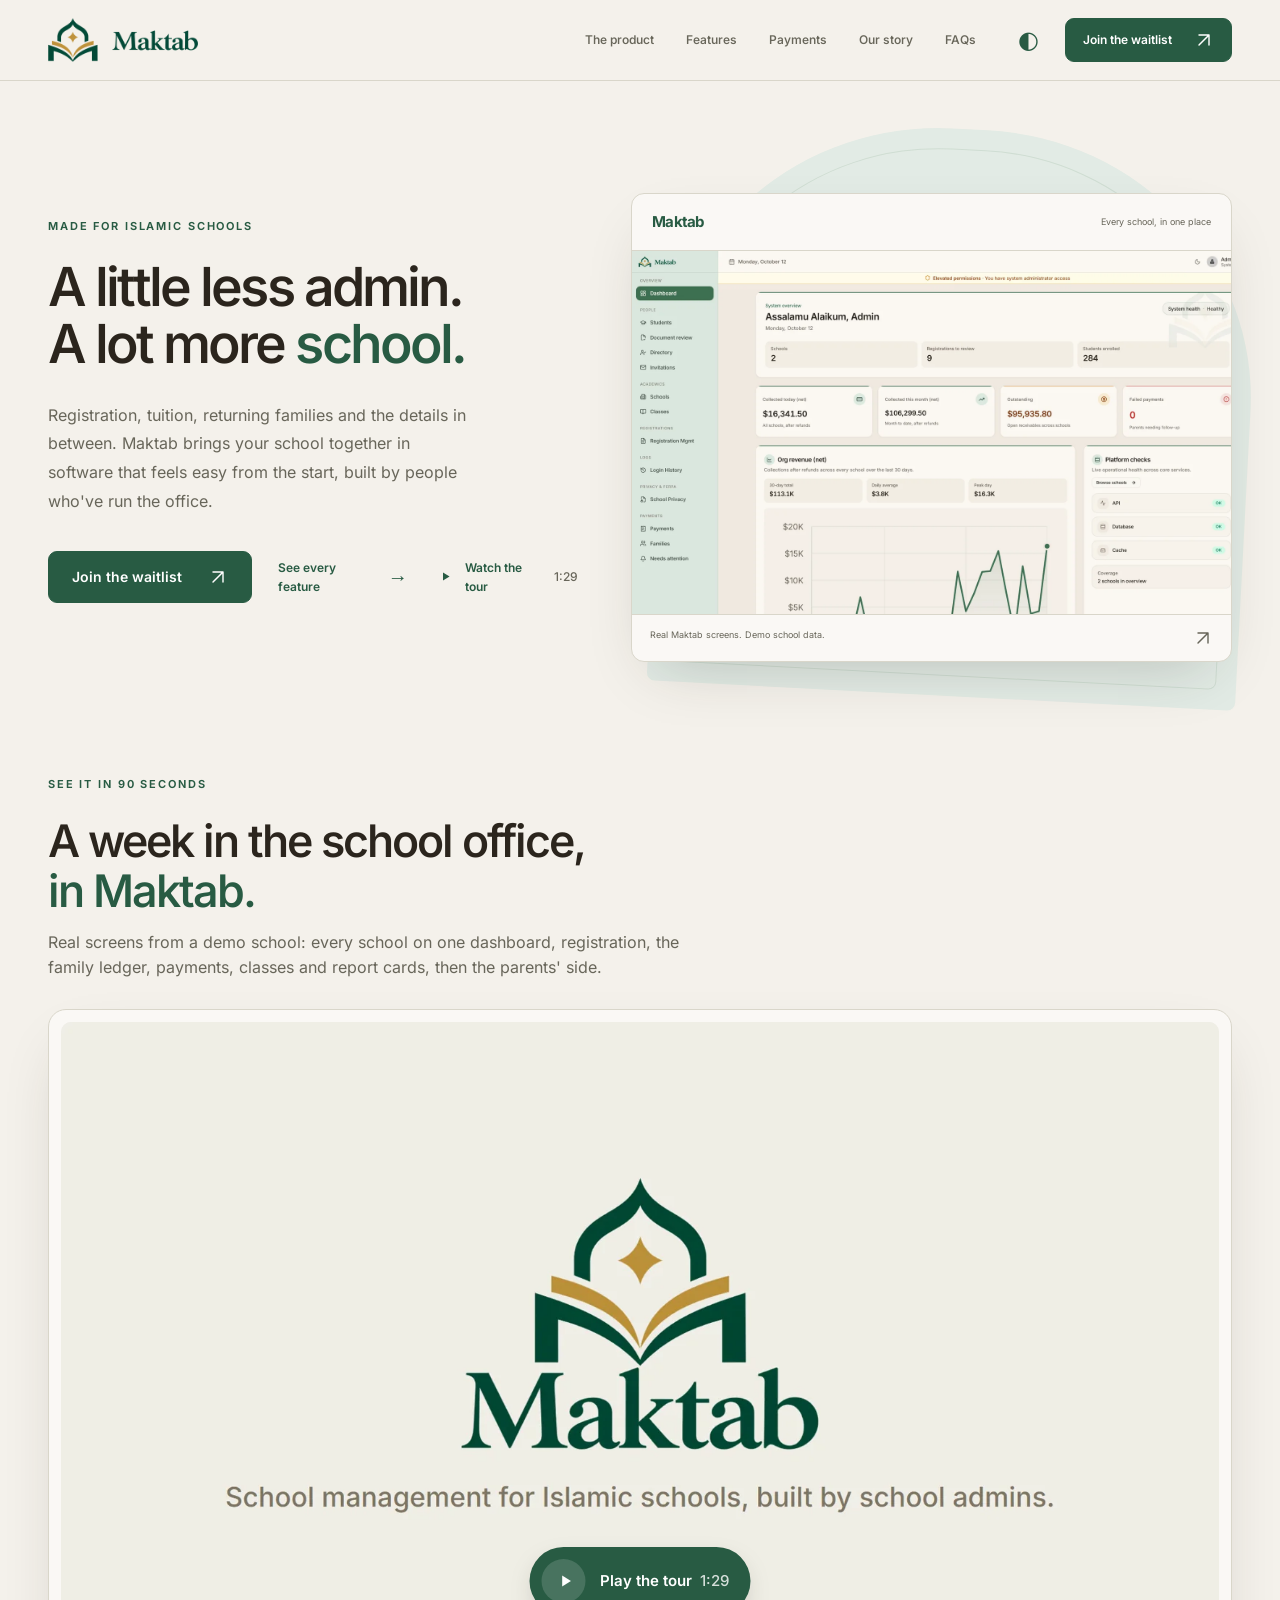
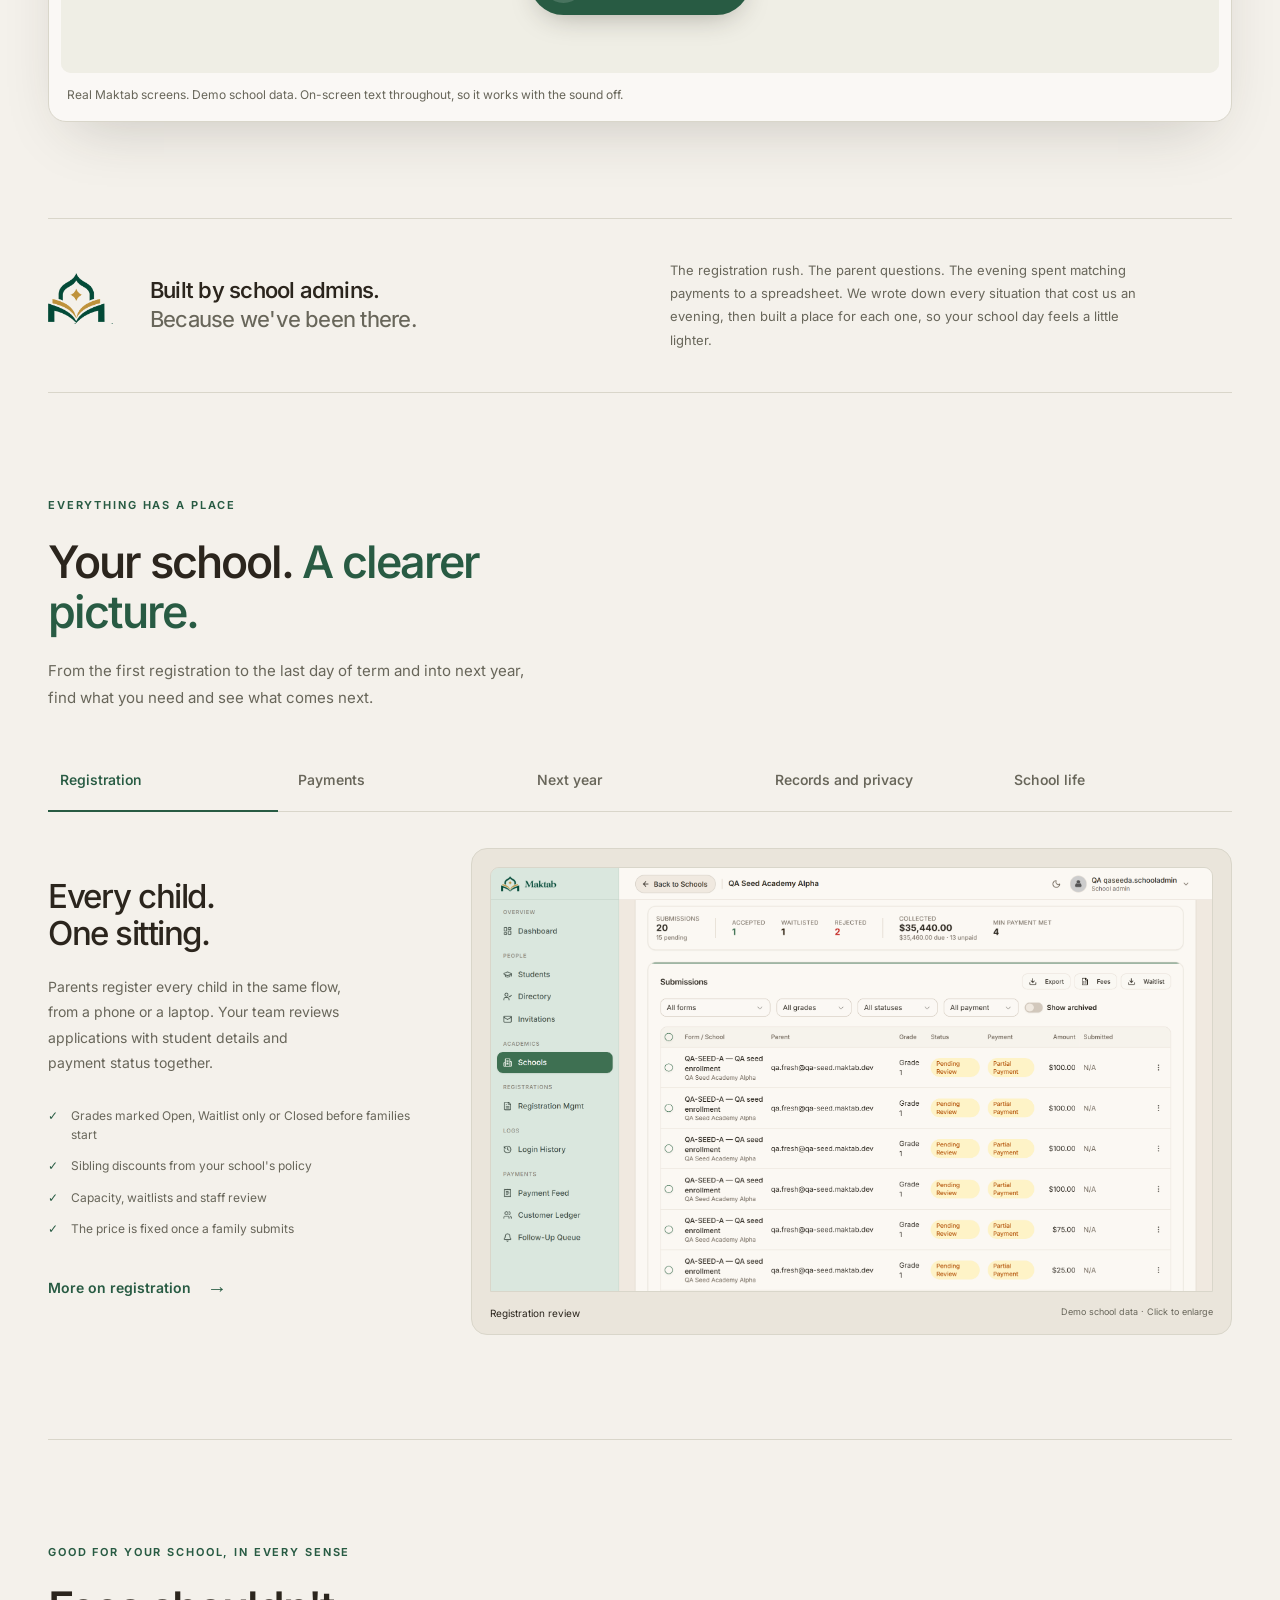
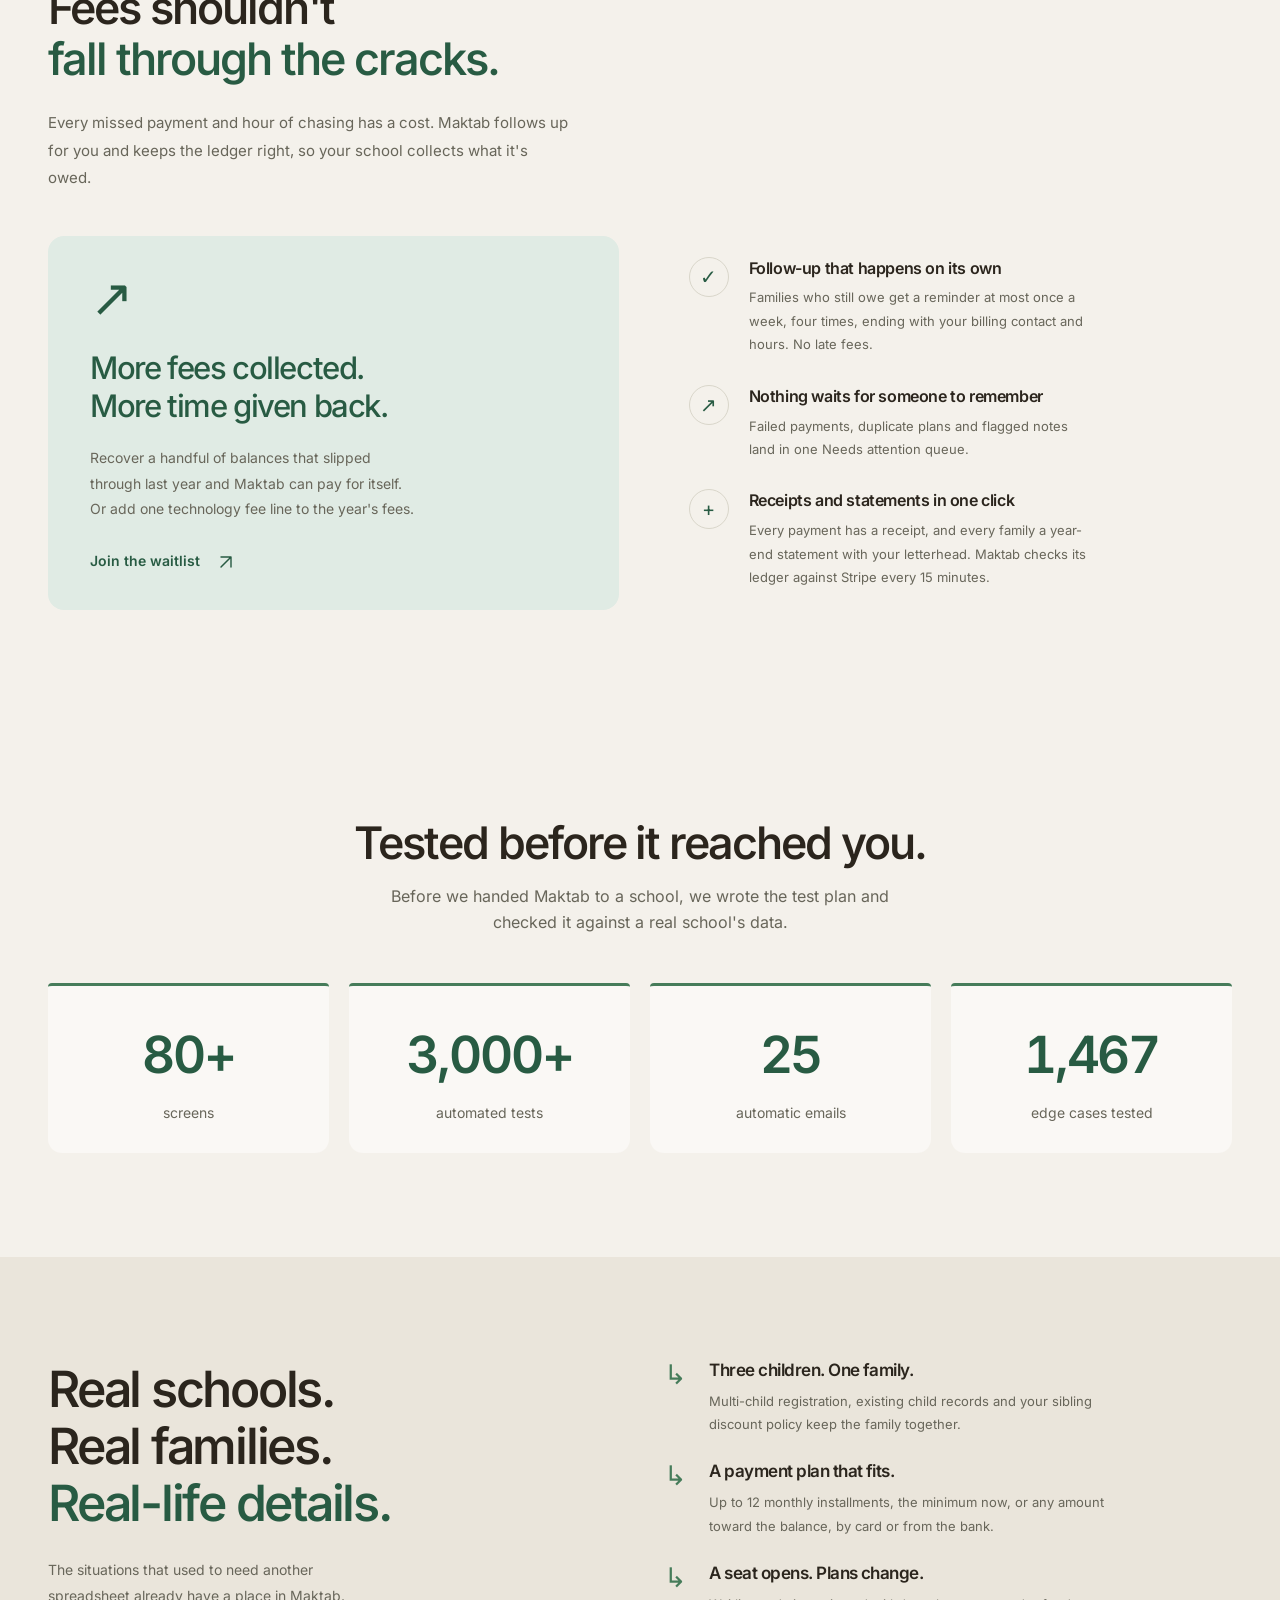
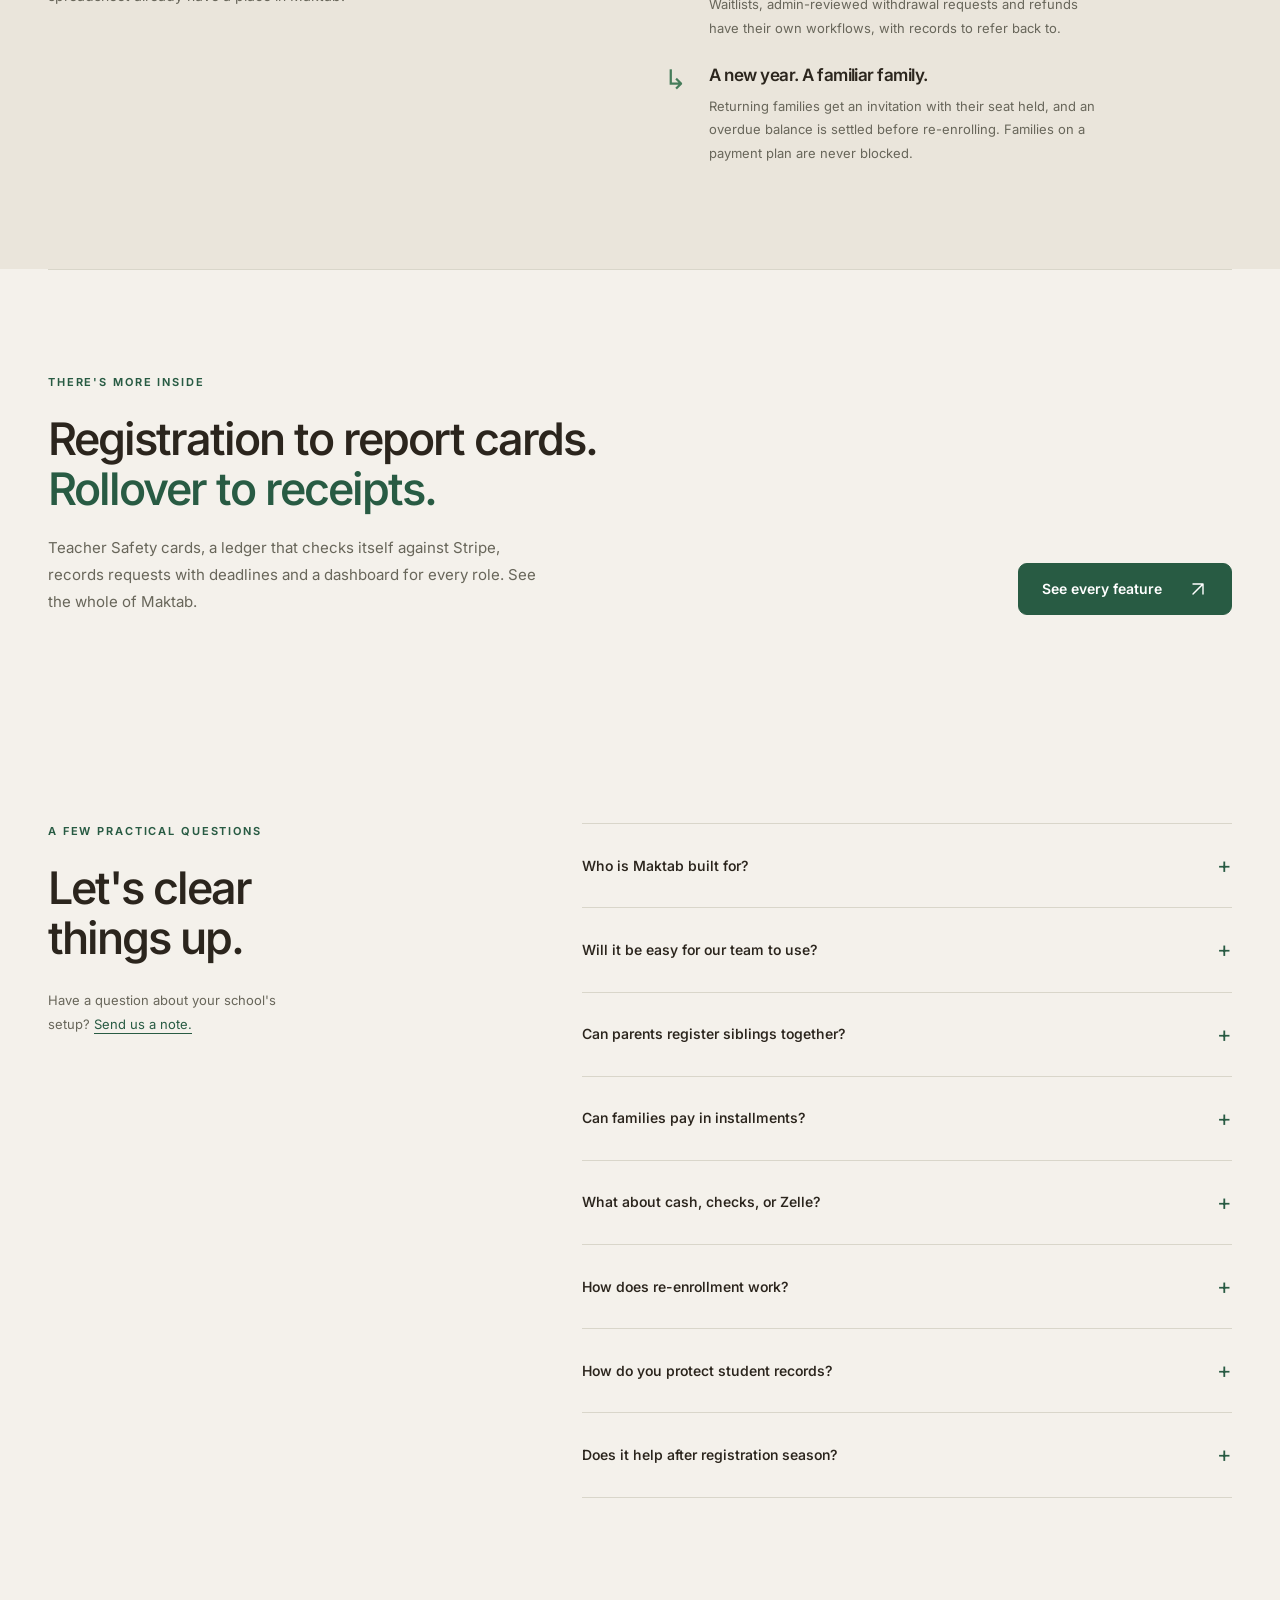
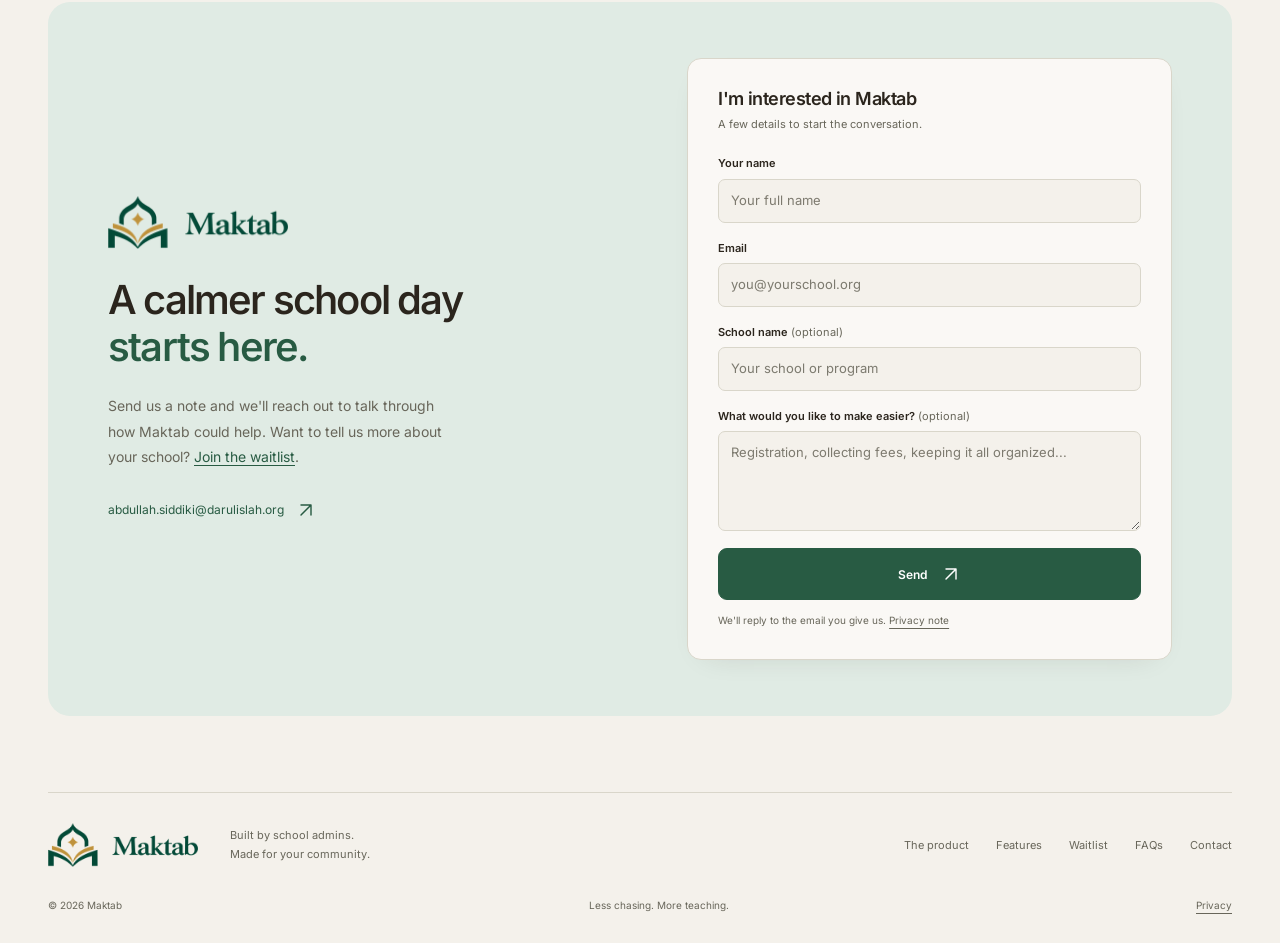
==== commit 05660aea: "Add the 90-second tour video to the home page A calm section under the hero plays the self-hosted to" ====
--- a/public/index.html
+++ b/public/index.html
@@ -38,7 +38,7 @@
       <p class="eyebrow">Made for Islamic schools</p>
       <h1 id="hero-heading">A little less admin.<br> A lot more <span>school.</span></h1>
       <p class="hero-description">Registration, tuition, returning families and the details in between. Maktab brings your school together in software that feels easy from the start, built by people who've run the office.</p>
-      <div class="hero-actions"><a class="button" href="waitlist">Join the waitlist <svg class="arrow-icon" aria-hidden="true" viewBox="0 0 24 24" fill="none"><path d="M6 18 18 6M6 6h12v12" stroke="currentColor" stroke-width="1.7" stroke-linecap="round" stroke-linejoin="round"/></svg></a><a class="text-link" href="features">See every feature <span aria-hidden="true">→</span></a></div>
+      <div class="hero-actions"><a class="button" href="waitlist">Join the waitlist <svg class="arrow-icon" aria-hidden="true" viewBox="0 0 24 24" fill="none"><path d="M6 18 18 6M6 6h12v12" stroke="currentColor" stroke-width="1.7" stroke-linecap="round" stroke-linejoin="round"/></svg></a><a class="text-link" href="features">See every feature <span aria-hidden="true">→</span></a><a class="text-link tour-link" href="#tour" data-play-tour><svg class="play-icon" aria-hidden="true" viewBox="0 0 24 24"><path d="M8 5.5v13l10.5-6.5z" fill="currentColor"/></svg>Watch the tour <span class="tour-length">1:29</span></a></div>
     </div>
     <div class="hero-visual">
       <div class="hero-arch" aria-hidden="true"></div>
@@ -48,6 +48,21 @@
         <figcaption>Real Maktab screens. Demo school data.<svg class="arrow-icon" aria-hidden="true" viewBox="0 0 24 24" fill="none"><path d="M6 18 18 6M6 6h12v12" stroke="currentColor" stroke-width="1.7" stroke-linecap="round" stroke-linejoin="round"/></svg></figcaption>
       </figure>
     </div>
+  </section>
+
+  <section class="tour-section container" id="tour" aria-labelledby="tour-heading">
+    <div class="tour-intro"><p class="eyebrow">See it in 90 seconds</p><h2 id="tour-heading">A week in the school office,<br> <span>in Maktab.</span></h2><p>Real screens from a demo school: every school on one dashboard, registration, the family ledger, payments, classes and report cards, then the parents' side.</p></div>
+    <figure class="tour-player">
+      <div class="tour-frame">
+      <video id="tour-video" preload="none" playsinline poster="assets/video/maktab-tour-poster.webp" width="1920" height="1080" aria-label="Maktab tour video, 1 minute 29 seconds">
+        <source src="assets/video/maktab-tour-720.mp4" type="video/mp4" media="(max-width: 900px)">
+        <source src="assets/video/maktab-tour-1080.mp4" type="video/mp4">
+        <p>Your browser can't play this video. <a href="assets/video/maktab-tour-1080.mp4">Download it</a> instead.</p>
+      </video>
+      <button class="tour-play" type="button" aria-controls="tour-video"><span class="tour-play-icon" aria-hidden="true"><svg viewBox="0 0 24 24"><path d="M8 5.5v13l10.5-6.5z" fill="currentColor"/></svg></span><span class="tour-play-label">Play the tour <span>1:29</span></span></button>
+      </div>
+      <figcaption>Real Maktab screens. Demo school data. On-screen text throughout, so it works with the sound off.</figcaption>
+    </figure>
   </section>
 
   <section class="origin container" id="our-story" aria-labelledby="origin-heading">
--- a/public/styles.css
+++ b/public/styles.css
@@ -153,3 +153,24 @@
 .waitlist-panel .form-done h2 span{color:var(--green)}
 @media(max-width:1000px){.waitlist-layout{grid-template-columns:1fr;gap:36px;padding-block:48px 72px}.waitlist-intro{position:static}}
 @media(max-width:650px){.field-row,.choice-grid{grid-template-columns:1fr}.waitlist-form{padding:22px 18px}}
+
+/* Home: tour video */
+.tour-link{margin-left:4px}
+.play-icon{width:15px;height:15px;flex:none}
+.text-link .tour-length{color:var(--muted);font-weight:500;font-size:inherit}
+.tour-section{padding-block:24px 96px;scroll-margin-top:96px}
+.tour-intro{max-width:680px;margin-bottom:28px}
+.tour-intro h2 span{color:var(--green)}
+.tour-intro>p:last-child{margin-top:14px;font-size:16px}
+.tour-player{position:relative;margin:0;background:var(--surface);border:1px solid var(--line);border-radius:18px;padding:12px;box-shadow:var(--shadow)}
+.tour-frame{position:relative}
+.tour-player video{display:block;width:100%;height:auto;aspect-ratio:16/9;border-radius:10px;background:#f4f1eb}
+.tour-player figcaption{font-size:12px;color:var(--muted);padding:12px 6px 4px}
+.tour-play{position:absolute;left:50%;bottom:9%;transform:translateX(-50%);white-space:nowrap;display:inline-flex;align-items:center;gap:14px;padding:12px 22px 12px 12px;border:0;border-radius:999px;background:var(--green);color:var(--button-text);font-size:15px;font-weight:600;box-shadow:0 10px 30px -12px #2b251d66;transition:transform .2s,background .2s}
+.tour-play:hover{background:var(--green-bright);transform:translateX(-50%) scale(1.03)}
+.tour-play-icon{display:grid;place-items:center;width:44px;height:44px;border-radius:50%;background:#ffffff26}
+.tour-play-icon svg{width:20px;height:20px;margin-left:3px}
+.tour-play-label span{font-weight:500;opacity:.8;margin-left:4px}
+.tour-player.is-playing .tour-play{display:none}
+@media(max-width:650px){.tour-section{padding-block:8px 64px}.tour-player{padding:8px;border-radius:14px}.tour-play{bottom:4%;gap:8px;font-size:12px;padding:4px 12px 4px 4px}.tour-play-icon{width:28px;height:28px}.tour-play-icon svg{width:14px;height:14px;margin-left:2px}}
+@media(prefers-reduced-motion:reduce){.tour-play{transition:none}}
